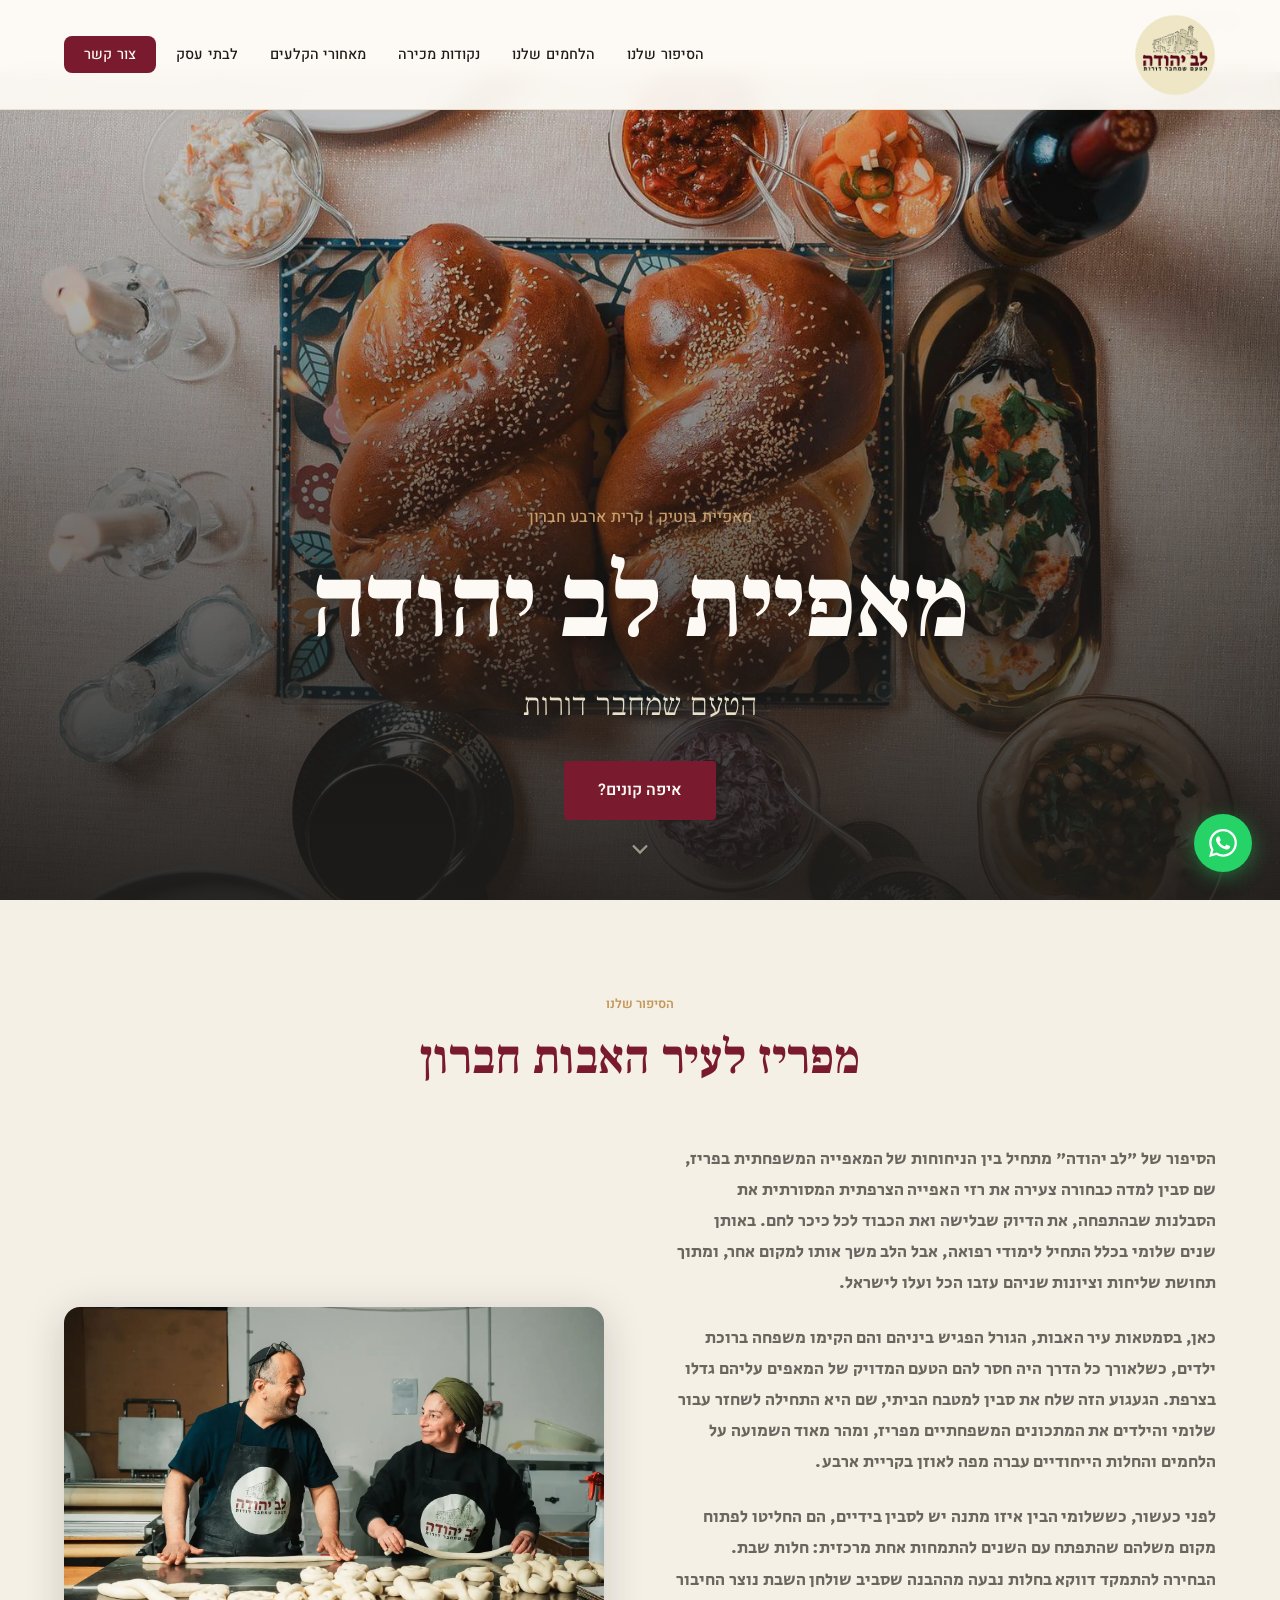
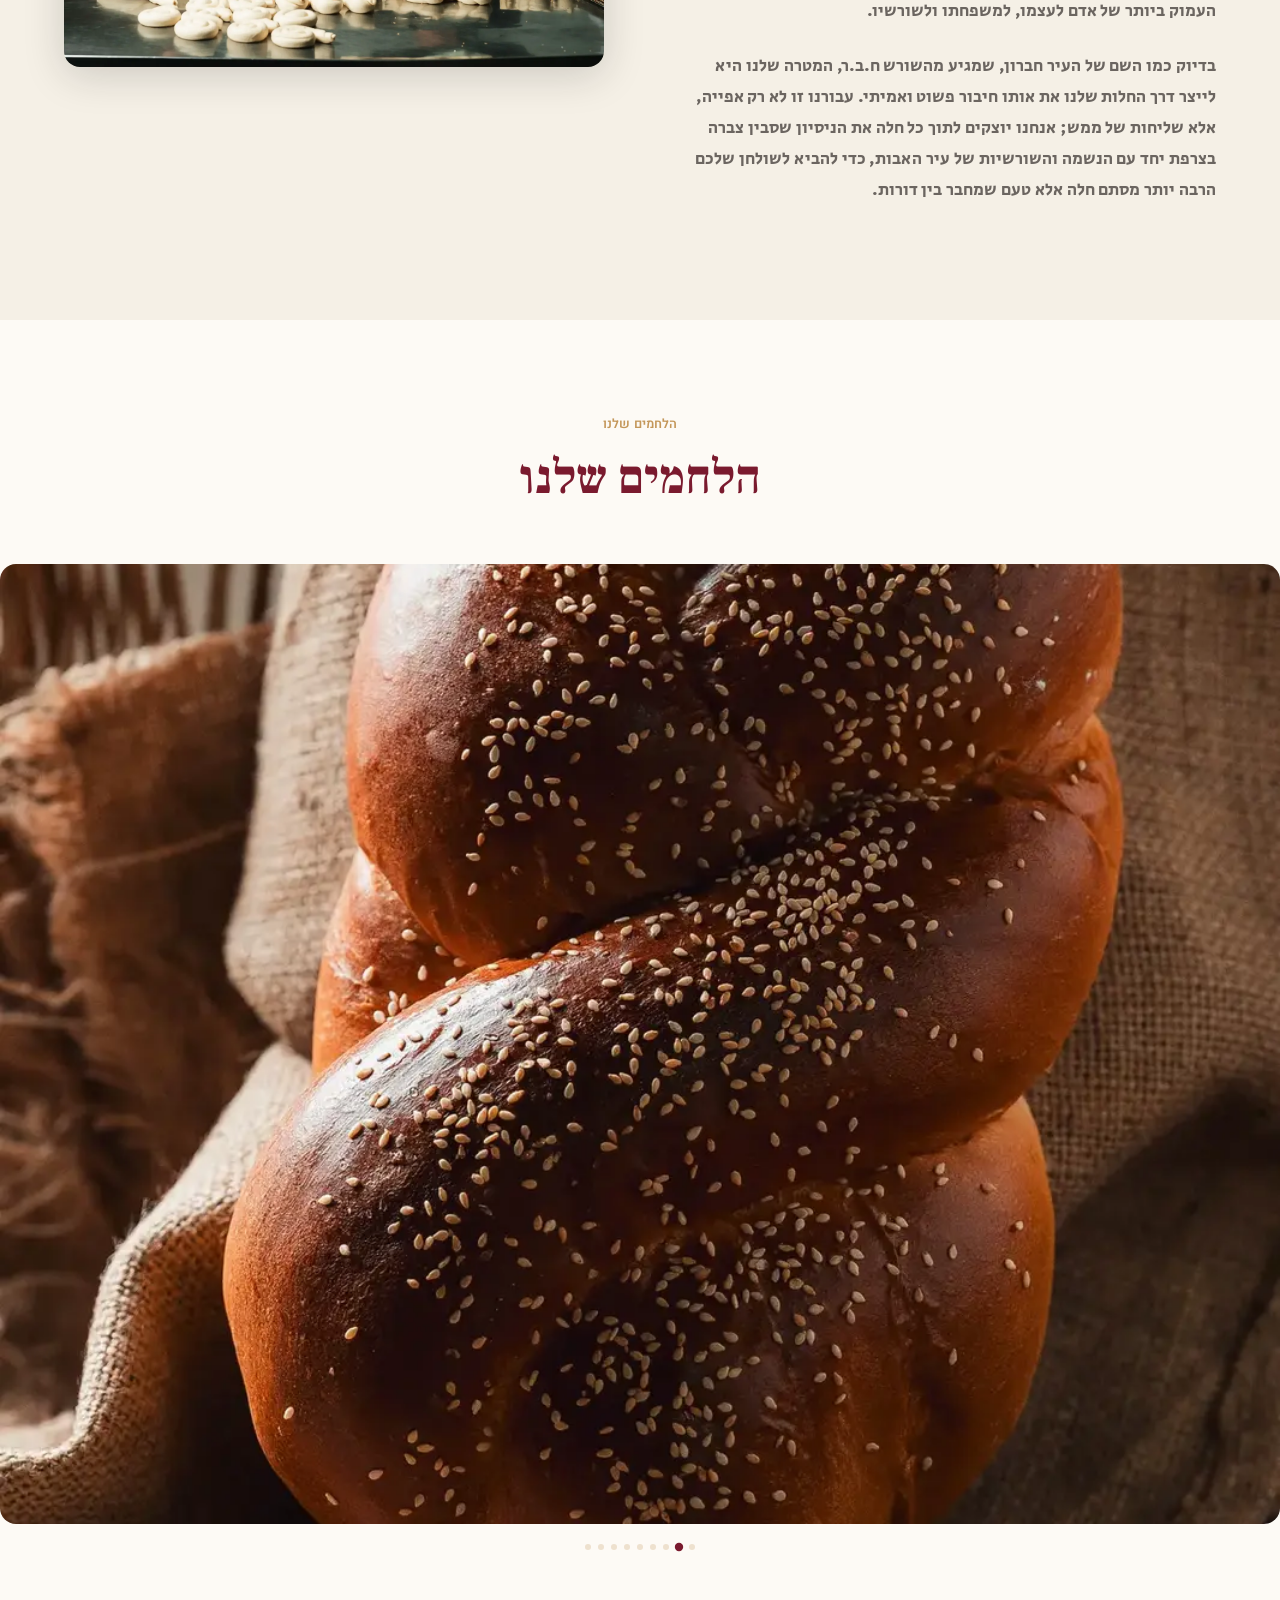
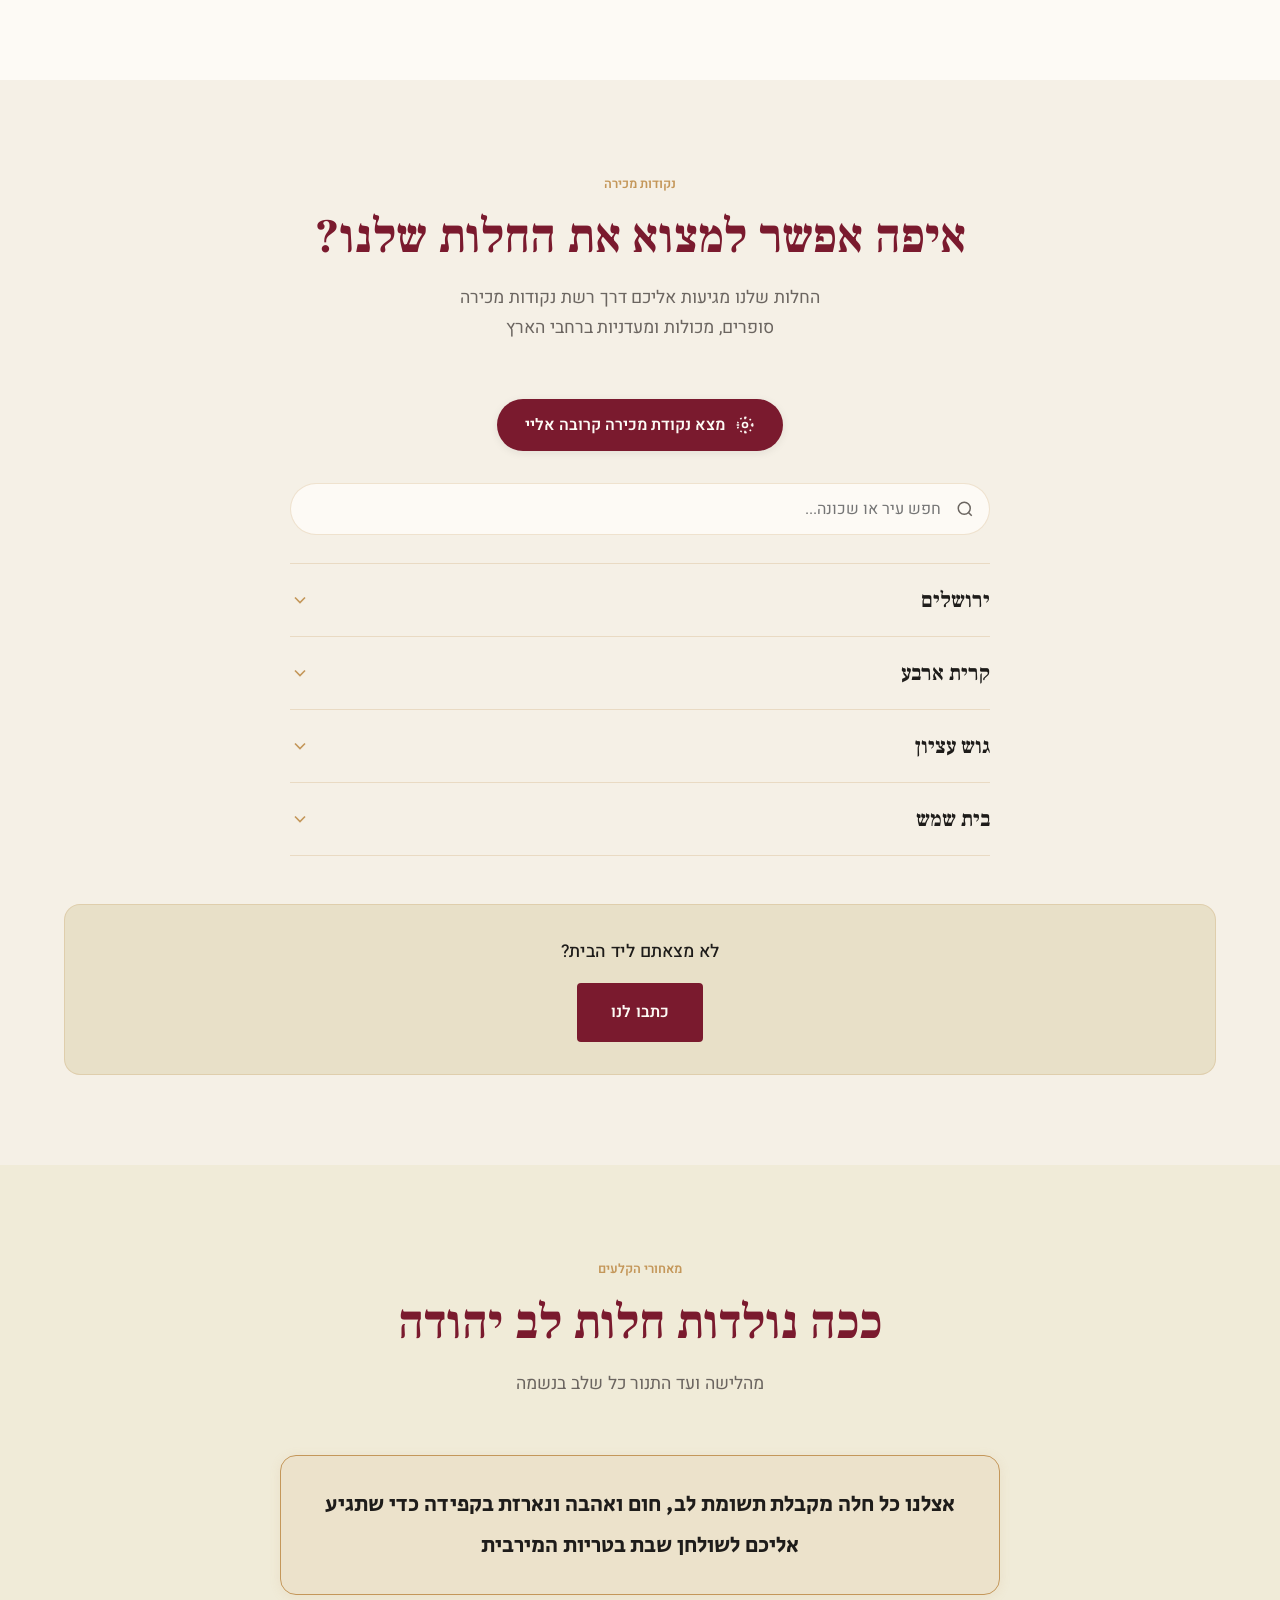
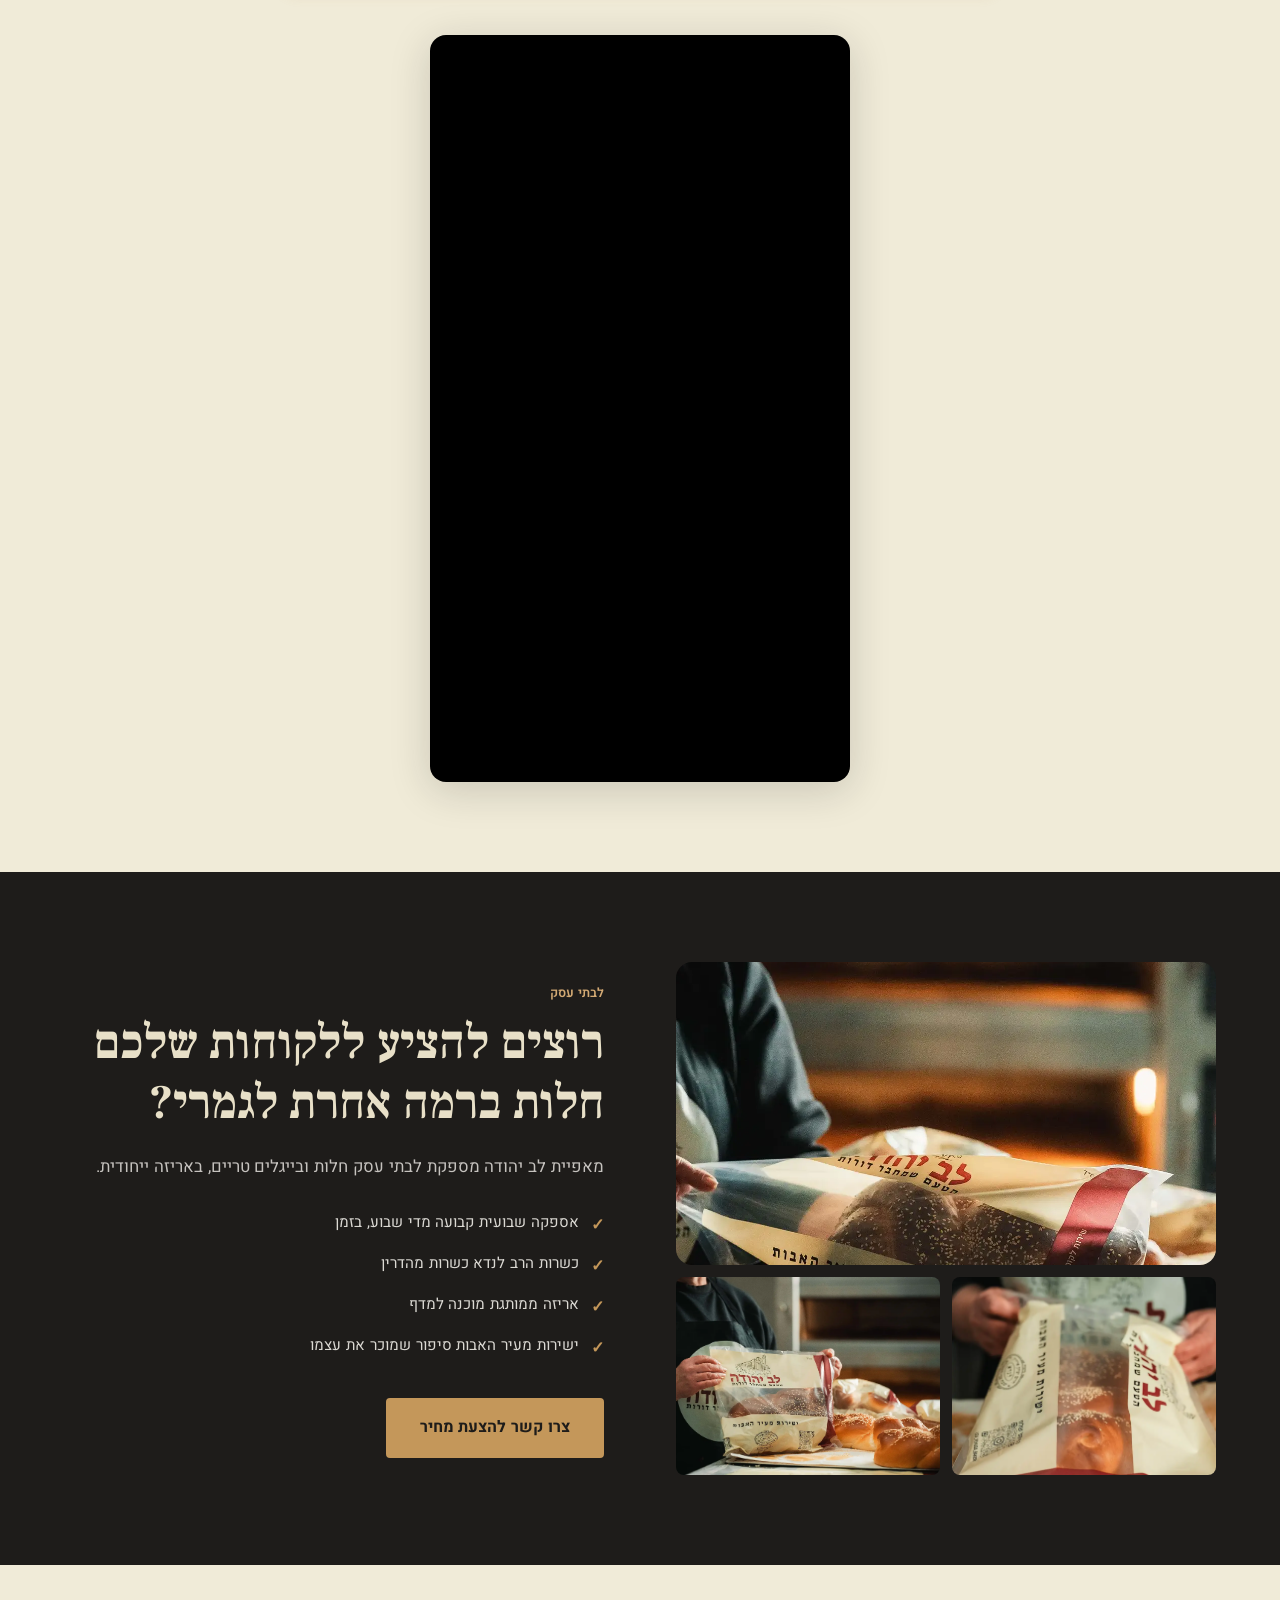
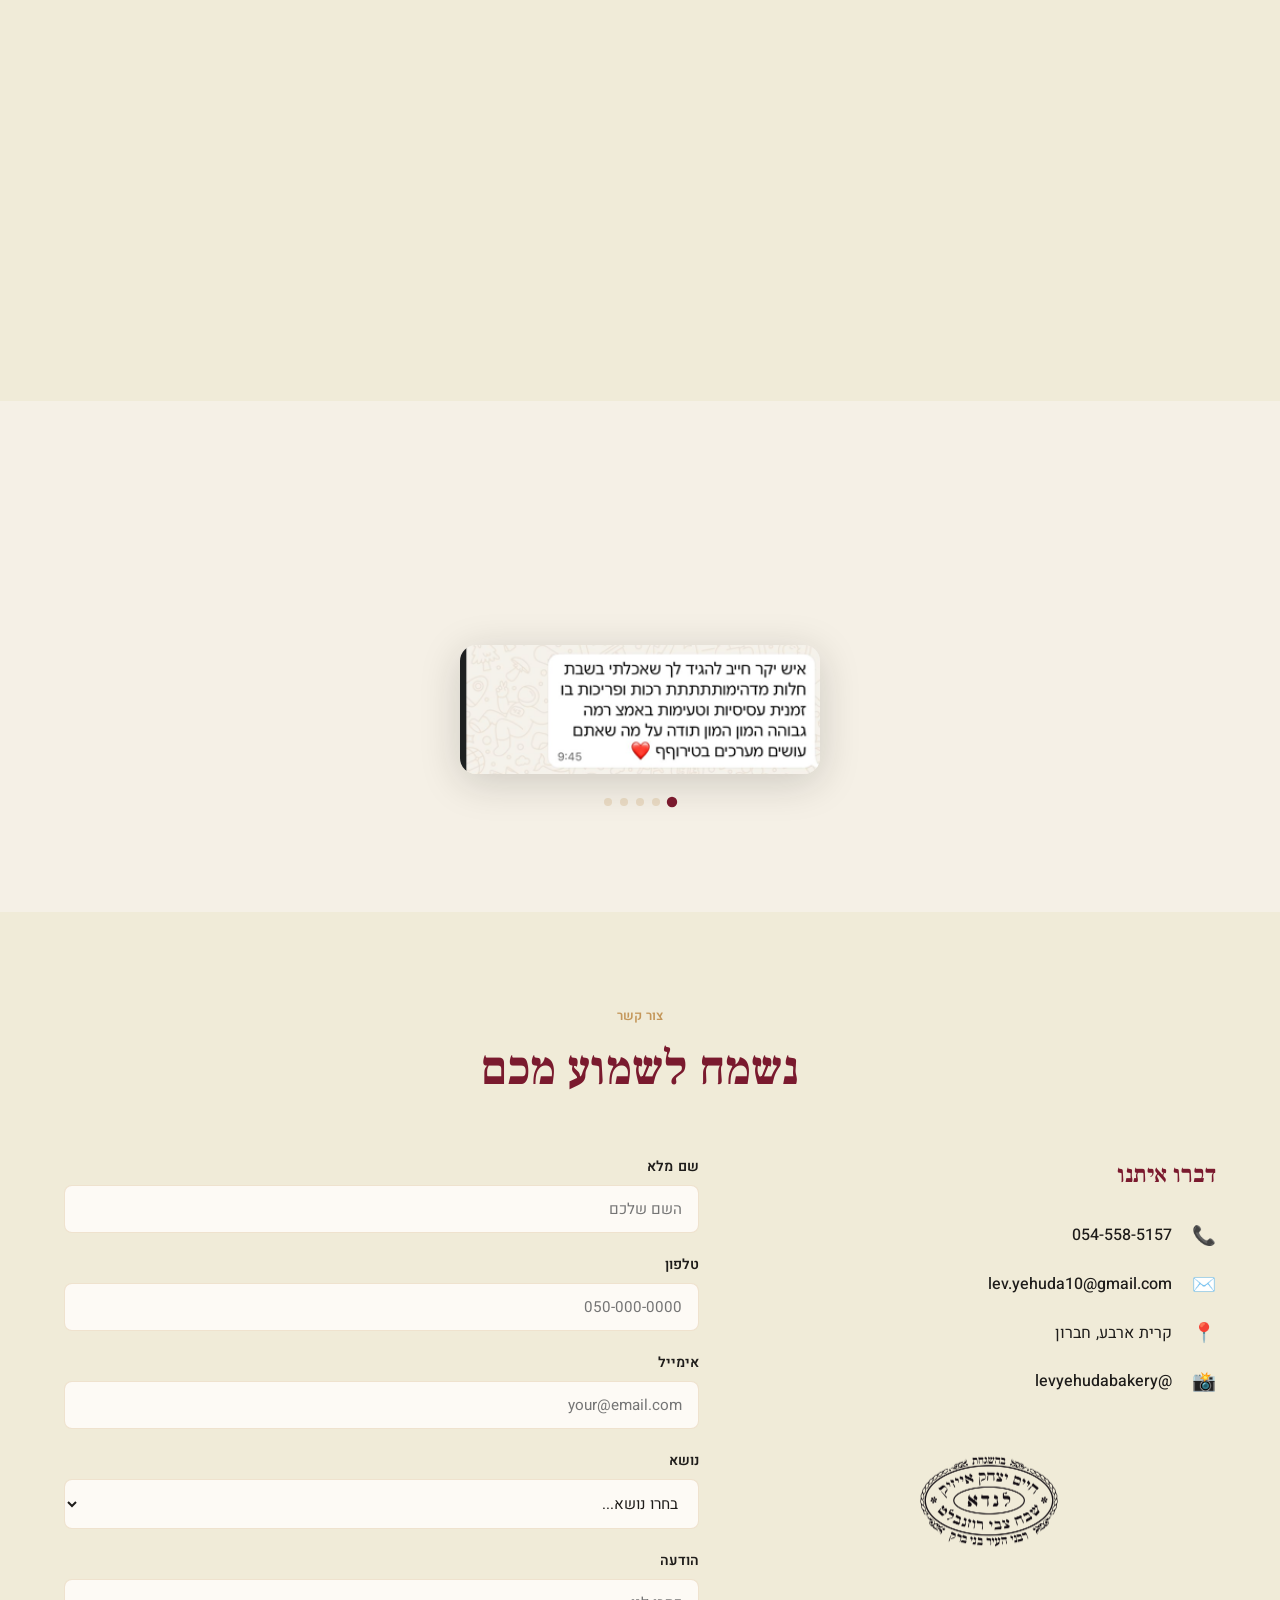
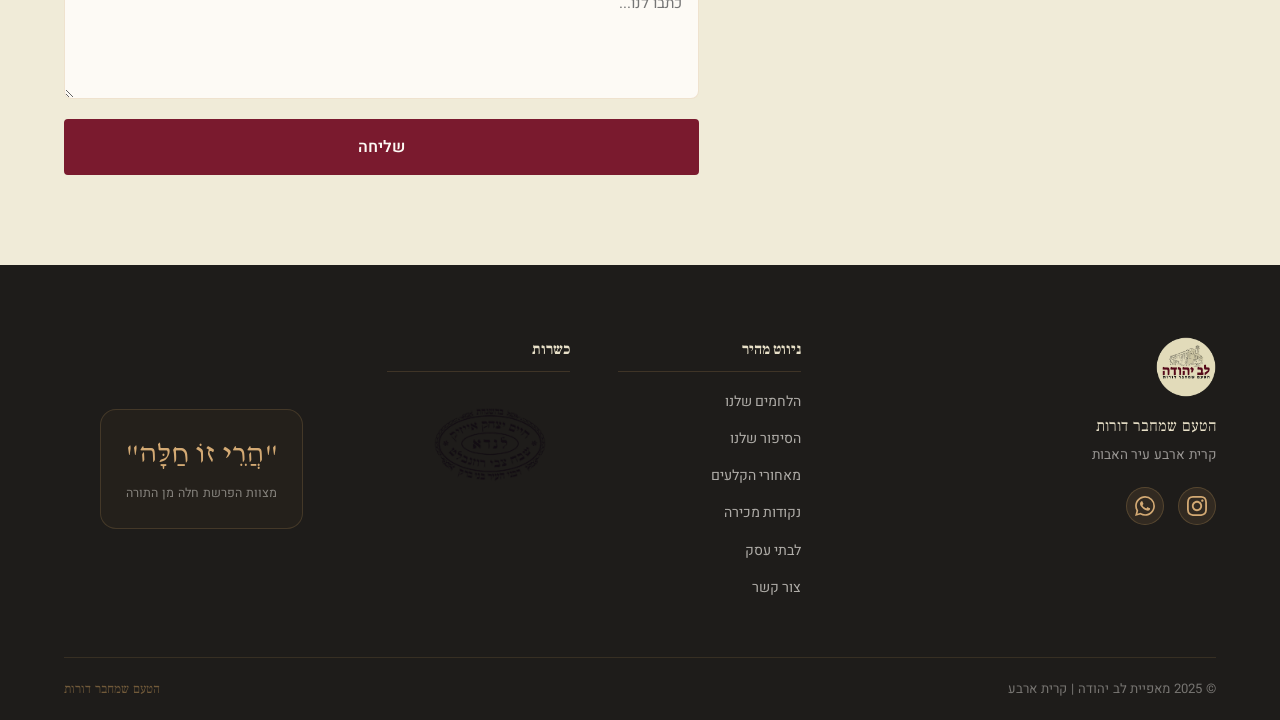
==== index.html @ 8c8a24af "Add cache-busting query param to CSS link" ====
<!DOCTYPE html>
<html lang="he" dir="rtl">
<head>
  <meta charset="UTF-8" />
  <meta name="viewport" content="width=device-width, initial-scale=1.0" />
  <title>מאפיית לב יהודה הטעם שמחבר דורות</title>
  <meta name="description" content="מאפיית בוטיק המתמחה בחלות שבת ובייגל ירושלמי. ישירות מעיר האבות לשולחן שלכם. כשרות הרב לנדא." />
  <link rel="icon" type="image/png" sizes="32x32" href="favicon-32.png" />
  <link rel="icon" type="image/png" sizes="16x16" href="favicon-16.png" />
  <link rel="apple-touch-icon" href="apple-touch-icon.png" />

  <!-- Google Fonts -->
  <link rel="preconnect" href="https://fonts.googleapis.com" />
  <link rel="preconnect" href="https://fonts.gstatic.com" crossorigin />
  <link href="https://fonts.googleapis.com/css2?family=Frank+Ruhl+Libre:wght@300;400;500;700;900&family=Heebo:wght@300;400;500;600;700&family=David+Libre:wght@400;700&family=Secular+One&display=swap" rel="stylesheet" />

  <link rel="stylesheet" href="css/style.css?v=20260623" />
</head>
<body>

  <!-- ===== HEADER / NAV ===== -->
  <header class="site-header" id="site-header">
    <div class="container header-inner">
      <a href="#hero" class="logo-link">
        <img src="images/logo.webp" alt="לוגו מאפיית לב יהודה" class="site-logo" />
      </a>

      <nav class="main-nav" aria-label="ניווט ראשי">
        <ul class="nav-list">
          <li><a href="#about">הסיפור שלנו</a></li>
          <li><a href="#products">הלחמים שלנו</a></li>
          <li><a href="#where-to-buy">נקודות מכירה</a></li>
          <li><a href="#gallery">מאחורי הקלעים</a></li>
          <li><a href="#b2b">לבתי עסק</a></li>
          <li><a href="#contact" class="nav-cta">צור קשר</a></li>
        </ul>
      </nav>

      <button class="hamburger" id="hamburger" aria-label="תפריט" aria-expanded="false">
        <span></span><span></span><span></span>
      </button>
    </div>
  </header>

  <!-- Mobile nav drawer -->
  <div class="mobile-nav" id="mobile-nav" aria-hidden="true">
    <ul class="mobile-nav-list">
      <li><a href="#about">הסיפור שלנו</a></li>
      <li><a href="#products">הלחמים שלנו</a></li>
      <li><a href="#where-to-buy">נקודות מכירה</a></li>
      <li><a href="#gallery">מאחורי הקלעים</a></li>
      <li><a href="#b2b">לבתי עסק</a></li>
      <li><a href="#contact">צור קשר</a></li>
    </ul>
  </div>

  <main>

    <!-- ===== HERO ===== -->
    <section class="hero" id="hero">
      <div class="hero-image-wrap">
        <img
          src="images/hero1.jpg"
          alt="שתי ידיים מעבירות חלה מאפיית לב יהודה"
          class="hero-img"
          loading="eager"
        />
        <div class="hero-overlay"></div>
      </div>

      <div class="hero-content fade-in">
        <p class="hero-label">מאפיית בוטיק | קרית ארבע חברון</p>
        <h1 class="hero-title">מאפיית לב יהודה</h1>
        <p class="hero-subtitle">הטעם שמחבר דורות</p>
        <div class="hero-ctas">
          <a href="#where-to-buy" class="btn btn-primary">איפה קונים?</a>
        </div>
      </div>

      <a href="#products" class="hero-scroll-arrow" aria-label="גלול למטה">
        <svg viewBox="0 0 24 24" fill="none" stroke="currentColor" stroke-width="2">
          <polyline points="6 9 12 15 18 9"/>
        </svg>
      </a>
    </section>

    <!-- ===== ABOUT / STORY ===== -->
    <section class="about section-padding" id="about">
      <div class="container">
        <div class="section-intro fade-in">
          <span class="section-label">הסיפור שלנו</span>
          <h2 class="section-title">מפריז לעיר האבות חברון</h2>
        </div>

        <div class="about-grid">
          <div class="about-text fade-in">
            <p class="about-body-text">
              הסיפור של "לב יהודה" מתחיל בין הניחוחות של המאפייה המשפחתית בפריז, שם סבין למדה כבחורה צעירה את רזי האפייה הצרפתית המסורתית את הסבלנות שבהתפחה, את הדיוק שבלישה ואת הכבוד לכל כיכר לחם. באותן שנים שלומי בכלל התחיל לימודי רפואה, אבל הלב משך אותו למקום אחר, ומתוך תחושת שליחות וציונות שניהם עזבו הכל ועלו לישראל.
            </p>
            <p class="about-body-text">
              כאן, בסמטאות עיר האבות, הגורל הפגיש ביניהם והם הקימו משפחה ברוכת ילדים, כשלאורך כל הדרך היה חסר להם הטעם המדויק של המאפים עליהם גדלו בצרפת. הגעגוע הזה שלח את סבין למטבח הביתי, שם היא התחילה לשחזר עבור שלומי והילדים את המתכונים המשפחתיים מפריז, ומהר מאוד השמועה על הלחמים והחלות הייחודיים עברה מפה לאוזן בקריית ארבע.
            </p>
            <p class="about-body-text">
              לפני כעשור, כששלומי הבין איזו מתנה יש לסבין בידיים, הם החליטו לפתוח מקום משלהם שהתפתח עם השנים להתמחות אחת מרכזית: חלות שבת. הבחירה להתמקד דווקא בחלות נבעה מההבנה שסביב שולחן השבת נוצר החיבור העמוק ביותר של אדם לעצמו, למשפחתו ולשורשיו.
            </p>
            <p class="about-body-text">
              בדיוק כמו השם של העיר חברון, שמגיע מהשורש ח.ב.ר, המטרה שלנו היא לייצר דרך החלות שלנו את אותו חיבור פשוט ואמיתי. עבורנו זו לא רק אפייה, אלא שליחות של ממש; אנחנו יוצקים לתוך כל חלה את הניסיון שסבין צברה בצרפת יחד עם הנשמה והשורשיות של עיר האבות, כדי להביא לשולחן שלכם הרבה יותר מסתם חלה אלא טעם שמחבר בין דורות.
            </p>
          </div>

          <div class="about-images fade-in fade-in-delay">
            <div class="founder-img-wrap">
              <img
                src="images/founder.webp"
                alt="מייסד מאפיית לב יהודה"
                loading="lazy"
              />
            </div>
          </div>
        </div>
      </div>
    </section>

    <!-- ===== PRODUCTS GALLERY SLIDER ===== -->
    <section class="products section-padding" id="products">
      <div class="section-intro fade-in">
        <span class="section-label">הלחמים שלנו</span>
        <h2 class="section-title">הלחמים שלנו</h2>
      </div>

      <div class="product-slider-wrap fade-in">
        <div class="product-slider" id="productSlider" aria-live="polite">
          <div class="product-slide" role="group" aria-label="תמונה 1"><div class="product-slide-img"><img src="images/B1.webp" alt="מאפיית לב יהודה" loading="eager" /></div></div>
          <div class="product-slide" role="group" aria-label="תמונה 2"><div class="product-slide-img"><img src="images/B2.webp" alt="מאפיית לב יהודה" loading="eager" /></div></div>
          <div class="product-slide" role="group" aria-label="תמונה 3"><div class="product-slide-img"><img src="images/B3.webp" alt="מאפיית לב יהודה" loading="eager" /></div></div>
          <div class="product-slide" role="group" aria-label="תמונה 4"><div class="product-slide-img"><img src="images/G1.webp" alt="מאפיית לב יהודה" loading="eager" /></div></div>
          <div class="product-slide" role="group" aria-label="תמונה 5"><div class="product-slide-img"><img src="images/G2.webp" alt="מאפיית לב יהודה" loading="eager" /></div></div>
          <div class="product-slide" role="group" aria-label="תמונה 6"><div class="product-slide-img"><img src="images/G3.webp" alt="מאפיית לב יהודה" loading="eager" /></div></div>
          <div class="product-slide" role="group" aria-label="תמונה 7"><div class="product-slide-img"><img src="images/L1.webp" alt="מאפיית לב יהודה" loading="eager" /></div></div>
          <div class="product-slide" role="group" aria-label="תמונה 8"><div class="product-slide-img"><img src="images/L2.webp" alt="מאפיית לב יהודה" loading="eager" /></div></div>
          <div class="product-slide" role="group" aria-label="תמונה 9"><div class="product-slide-img"><img src="images/L3.webp" alt="מאפיית לב יהודה" loading="eager" /></div></div>
        </div>

      </div>

      <div class="slider-dots" id="sliderDots" aria-label="ניווט בין שקופיות">
        <button class="dot active" data-index="0" aria-label="תמונה 1"></button>
        <button class="dot" data-index="1" aria-label="תמונה 2"></button>
        <button class="dot" data-index="2" aria-label="תמונה 3"></button>
        <button class="dot" data-index="3" aria-label="תמונה 4"></button>
        <button class="dot" data-index="4" aria-label="תמונה 5"></button>
        <button class="dot" data-index="5" aria-label="תמונה 6"></button>
        <button class="dot" data-index="6" aria-label="תמונה 7"></button>
        <button class="dot" data-index="7" aria-label="תמונה 8"></button>
        <button class="dot" data-index="8" aria-label="תמונה 9"></button>
      </div>
    </section>

    <!-- ===== WHERE TO BUY ===== -->
    <section class="where-to-buy section-padding" id="where-to-buy">
      <div class="container">
        <div class="section-intro fade-in">
          <span class="section-label">נקודות מכירה</span>
          <h2 class="section-title">איפה אפשר למצוא את החלות שלנו?</h2>
          <p class="section-subtitle">
            החלות שלנו מגיעות אליכם דרך רשת נקודות מכירה <br />
            סופרים, מכולות ומעדניות ברחבי הארץ
          </p>
        </div>

        <!-- Geolocation button -->
        <div class="geo-section fade-in">
          <button class="btn-geo" id="geoBtn">
            <svg viewBox="0 0 24 24" fill="none" stroke="currentColor" stroke-width="2" width="20" height="20">
              <circle cx="12" cy="12" r="3"/><path d="M12 2v3M12 19v3M2 12h3M19 12h3"/>
              <circle cx="12" cy="12" r="9" stroke-dasharray="2 4"/>
            </svg>
            מצא נקודת מכירה קרובה אליי
          </button>
          <div class="geo-result" id="geoResult" hidden></div>
        </div>

        <!-- Search field -->
        <div class="store-search-wrap fade-in">
          <div class="store-search-inner">
            <svg viewBox="0 0 24 24" fill="none" stroke="currentColor" stroke-width="2" width="18" height="18" class="search-icon">
              <circle cx="11" cy="11" r="8"/><line x1="21" y1="21" x2="16.65" y2="16.65"/>
            </svg>
            <input
              type="search"
              id="storeSearch"
              class="store-search-input"
              placeholder="חפש עיר או שכונה..."
              autocomplete="off"
            />
          </div>
        </div>

        <div class="region-accordion fade-in" id="regionAccordion">

          <!-- ירושלים -->
          <div class="accordion-item" data-region="ירושלים">
            <button class="accordion-header" aria-expanded="false">
              <span class="region-title">ירושלים</span>
              <svg class="accordion-arrow" viewBox="0 0 24 24" fill="none" stroke="currentColor" stroke-width="2" width="20" height="20"><polyline points="6 9 12 15 18 9"/></svg>
            </button>
            <div class="accordion-body" hidden>

              <div class="neighborhood-group" data-neighborhood="גרמנית בקעה ארנונה תלפיות">
                <p class="neighborhood-label">גרמנית / בקעה / ארנונה</p>
                <ul class="store-list">
                  <li class="store-item" data-search="מעדני צ'ונה ירושלים גרמנית ארנונה התנופה"><span class="store-name">מעדני צ'ונה</span><span class="store-address">התנופה 11, ירושלים</span><a class="store-waze" href="https://waze.com/ul?q=התנופה 11 ירושלים&navigate=yes" target="_blank" rel="noopener">🗺 Waze</a></li>
                  <li class="store-item" data-search="מינימרקט שקורי ירושלים ארנונה עין גדי"><span class="store-name">מינימרקט שקורי</span><span class="store-address">עין גדי 19, ירושלים</span><a class="store-waze" href="https://waze.com/ul?q=עין גדי 19 ירושלים&navigate=yes" target="_blank" rel="noopener">🗺 Waze</a></li>
                  <li class="store-item" data-search="סופר ספיר חברון ירושלים דרך חברון ארנונה"><span class="store-name">סופר ספיר חברון</span><span class="store-address">דרך חברון 101, ירושלים</span><a class="store-waze" href="https://waze.com/ul?q=דרך חברון 101 ירושלים&navigate=yes" target="_blank" rel="noopener">🗺 Waze</a></li>
                  <li class="store-item" data-search="מעדניית בית לחם ירושלים גרמנית בקעה"><span class="store-name">מעדניית בית לחם</span><span class="store-address">דרך בית לחם 33, ירושלים</span><a class="store-waze" href="https://waze.com/ul?q=דרך בית לחם 33 ירושלים&navigate=yes" target="_blank" rel="noopener">🗺 Waze</a></li>
                  <li class="store-item" data-search="סופר דיל בית לחם ירושלים בקעה תלפיות"><span class="store-name">סופר דיל בית לחם</span><span class="store-address">דרך בית לחם 77, ירושלים</span><a class="store-waze" href="https://waze.com/ul?q=דרך בית לחם 77 ירושלים&navigate=yes" target="_blank" rel="noopener">🗺 Waze</a></li>
                  <li class="store-item" data-search="סל המושבה הגרמנית ירושלים עמק רפאים גרמנית"><span class="store-name">סל המושבה הגרמנית</span><span class="store-address">עמק רפאים 43, ירושלים</span><a class="store-waze" href="https://waze.com/ul?q=עמק רפאים 43 ירושלים&navigate=yes" target="_blank" rel="noopener">🗺 Waze</a></li>
                </ul>
              </div>

              <div class="neighborhood-group" data-neighborhood="רחביה קרית שמואל">
                <p class="neighborhood-label">רחביה / קרית שמואל</p>
                <ul class="store-list">
                  <li class="store-item" data-search="NIVA COFFEE ירושלים רחביה הפלמח"><span class="store-name">NIVA COFFEE</span><span class="store-address">הפלמ"ח 42, ירושלים</span><a class="store-waze" href="https://waze.com/ul?q=הפלמח 42 ירושלים&navigate=yes" target="_blank" rel="noopener">🗺 Waze</a></li>
                  <li class="store-item" data-search="סופר פילבוקס ירושלים רחביה עזה"><span class="store-name">סופר פילבוקס</span><span class="store-address">עזה 40, ירושלים</span><a class="store-waze" href="https://waze.com/ul?q=עזה 40 ירושלים&navigate=yes" target="_blank" rel="noopener">🗺 Waze</a></li>
                  <li class="store-item" data-search="סופר נמירוב ירושלים רחביה קרן קיימת"><span class="store-name">סופר נמירוב</span><span class="store-address">קרן קיימת לישראל 26, ירושלים</span><a class="store-waze" href="https://waze.com/ul?q=קרן קיימת לישראל 26 ירושלים&navigate=yes" target="_blank" rel="noopener">🗺 Waze</a></li>
                  <li class="store-item" data-search="סופר ספיר ברזיל ירושלים קרית שמואל ברזיל"><span class="store-name">סופר ספיר ברזיל</span><span class="store-address">ברזיל 2, ירושלים</span><a class="store-waze" href="https://waze.com/ul?q=ברזיל 2 ירושלים&navigate=yes" target="_blank" rel="noopener">🗺 Waze</a></li>
                  <li class="store-item" data-search="דולצ'ה קאסה ירושלים טלביה רחביה דולצין"><span class="store-name">דולצ'ה קאסה</span><span class="store-address">דולצ'ין 26, ירושלים</span><a class="store-waze" href="https://waze.com/ul?q=אריה דולצין 26 ירושלים&navigate=yes" target="_blank" rel="noopener">🗺 Waze</a></li>
                  <li class="store-item" data-search="מעיין 2000 קרן קיימת לישראל ירושלים רחביה"><span class="store-name">מעיין 2000</span><span class="store-address">הקרן הקיימת לישראל 12, ירושלים</span><a class="store-waze" href="https://waze.com/ul?q=הקרן הקיימת לישראל 12 ירושלים&navigate=yes" target="_blank" rel="noopener">🗺 Waze</a></li>
                  <li class="store-item" data-search="סופר מכולת ירושלים רחביה אבן שפורט"><span class="store-name">סופר מכולת</span><span class="store-address">אבן שפורט 1, ירושלים</span><a class="store-waze" href="https://waze.com/ul?q=אבן שפורט 1 ירושלים&navigate=yes" target="_blank" rel="noopener">🗺 Waze</a></li>
                </ul>
              </div>

              <div class="neighborhood-group" data-neighborhood="בית הכרם בית וגן הר נוף">
                <p class="neighborhood-label">בית הכרם / בית וגן / הר נוף</p>
                <ul class="store-list">
                  <li class="store-item" data-search="מרקט בית הכרם ירושלים החלוץ"><span class="store-name">מרקט בית הכרם</span><span class="store-address">החלוץ 72, ירושלים</span><a class="store-waze" href="https://waze.com/ul?q=החלוץ 72 ירושלים&navigate=yes" target="_blank" rel="noopener">🗺 Waze</a></li>
                  <li class="store-item" data-search="מעדני צדקיהו בית הכרם ירושלים אביזוהר"><span class="store-name">מעדני צדקיהו בית הכרם</span><span class="store-address">אביזוהר 8, ירושלים</span><a class="store-waze" href="https://waze.com/ul?q=אביזוהר 8 ירושלים&navigate=yes" target="_blank" rel="noopener">🗺 Waze</a></li>
                  <li class="store-item" data-search="שף אליהו ליזרוביץ בית וגן ירושלים הפסגה"><span class="store-name">שף אליהו ליזרוביץ בית וגן</span><span class="store-address">הפסגה 25, ירושלים</span><a class="store-waze" href="https://waze.com/ul?q=הפסגה 25 ירושלים&navigate=yes" target="_blank" rel="noopener">🗺 Waze</a></li>
                  <li class="store-item" data-search="שף אליהו ליזרוביץ הר נוף ירושלים שאולזון"><span class="store-name">שף אליהו ליזרוביץ הר נוף</span><span class="store-address">שאולזון 51, ירושלים</span><a class="store-waze" href="https://waze.com/ul?q=שאולזון 51 ירושלים&navigate=yes" target="_blank" rel="noopener">🗺 Waze</a></li>
                </ul>
              </div>

              <div class="neighborhood-group" data-neighborhood="הר חומה">
                <p class="neighborhood-label">הר חומה</p>
                <ul class="store-list">
                  <li class="store-item" data-search="סופר ספיר הר חומה ירושלים אליהו קורן"><span class="store-name">סופר ספיר הר חומה</span><span class="store-address">אליהו קורן 25, ירושלים</span><a class="store-waze" href="https://waze.com/ul?q=אליהו קורן 25 ירושלים&navigate=yes" target="_blank" rel="noopener">🗺 Waze</a></li>
                </ul>
              </div>

              <div class="neighborhood-group" data-neighborhood="גבעת שאול רוממה">
                <p class="neighborhood-label">גבעת שאול / רוממה</p>
                <ul class="store-list">
                  <li class="store-item" data-search="צ'ולנט בר ירושלים גבעת שאול משמר העם"><span class="store-name">צ'ולנט בר</span><span class="store-address">משמר העם 5, ירושלים</span><a class="store-waze" href="https://waze.com/ul?q=משמר העם 5 ירושלים&navigate=yes" target="_blank" rel="noopener">🗺 Waze</a></li>
                  <li class="store-item" data-search="שאבעט מרקט ירושלים רוממה גאולה ירמיהו"><span class="store-name">שאבעט מרקט</span><span class="store-address">ירמיהו 68, ירושלים</span><a class="store-waze" href="https://waze.com/ul?q=ירמיהו 68 ירושלים&navigate=yes" target="_blank" rel="noopener">🗺 Waze</a></li>
                </ul>
              </div>

              <div class="neighborhood-group" data-neighborhood="גבעת מרדכי">
                <p class="neighborhood-label">גבעת מרדכי</p>
                <ul class="store-list">
                  <li class="store-item" data-search="מעיין 2000 גבעת מרדכי ירושלים שחל"><span class="store-name">מעיין 2000</span><span class="store-address">שח"ל 58, ירושלים</span><a class="store-waze" href="https://waze.com/ul?q=שחל 58 ירושלים&navigate=yes" target="_blank" rel="noopener">🗺 Waze</a></li>
                </ul>
              </div>

              <div class="neighborhood-group" data-neighborhood="רמות">
                <p class="neighborhood-label">רמות</p>
                <ul class="store-list">
                  <li class="store-item" data-search="שוק העיר רמות ירושלים קניון רמות"><span class="store-name">שוק העיר</span><span class="store-address">קניון רמות, ירושלים</span><a class="store-waze" href="https://waze.com/ul?q=קניון רמות ירושלים&navigate=yes" target="_blank" rel="noopener">🗺 Waze</a></li>
                </ul>
              </div>

              <div class="neighborhood-group" data-neighborhood="אזורים נוספים">
                <p class="neighborhood-label">אזורים נוספים</p>
                <ul class="store-list">
                  <li class="store-item" data-search="ברוכים מרקט ירושלים אליעזר הלוי"><span class="store-name">ברוכים מרקט</span><span class="store-address">אליעזר הלוי 2, ירושלים</span><a class="store-waze" href="https://waze.com/ul?q=אליעזר הלוי 2 ירושלים&navigate=yes" target="_blank" rel="noopener">🗺 Waze</a></li>
                  <li class="store-item" data-search="מעיין 2000 ים סוף ירושלים"><span class="store-name">מעיין 2000</span><span class="store-address">ים סוף 17, ירושלים</span><a class="store-waze" href="https://waze.com/ul?q=ים סוף 17 ירושלים&navigate=yes" target="_blank" rel="noopener">🗺 Waze</a></li>
                  <li class="store-item" data-search="מעיין 2000 הלל ירושלים"><span class="store-name">מעיין 2000</span><span class="store-address">הלל 14, ירושלים</span><a class="store-waze" href="https://waze.com/ul?q=הלל 14 ירושלים&navigate=yes" target="_blank" rel="noopener">🗺 Waze</a></li>
                  <li class="store-item" data-search="מעיין 2000 שמואל הנביא ירושלים"><span class="store-name">מעיין 2000</span><span class="store-address">שמואל הנביא 35, ירושלים</span><a class="store-waze" href="https://waze.com/ul?q=שמואל הנביא 35 ירושלים&navigate=yes" target="_blank" rel="noopener">🗺 Waze</a></li>
                  <li class="store-item" data-search="שטיבלך באבד ירושלים בעל השאילתות"><span class="store-name">שטיבלך באבד</span><span class="store-address">בעל השאילתות 25, ירושלים</span><a class="store-waze" href="https://waze.com/ul?q=בעל השאילתות 25 ירושלים&navigate=yes" target="_blank" rel="noopener">🗺 Waze</a></li>
                </ul>
              </div>

            </div>
          </div>

          <!-- קרית ארבע -->
          <div class="accordion-item" data-region="קרית ארבע">
            <button class="accordion-header" aria-expanded="false">
              <span class="region-title">קרית ארבע</span>
              <svg class="accordion-arrow" viewBox="0 0 24 24" fill="none" stroke="currentColor" stroke-width="2" width="20" height="20"><polyline points="6 9 12 15 18 9"/></svg>
            </button>
            <div class="accordion-body" hidden>
              <ul class="store-list">
                <li class="store-item" data-search="סופר דקל קרית ארבע סולם אלדד"><span class="store-name">סופר דקל</span><span class="store-address">סולם אלדד 2, קרית ארבע</span><a class="store-waze" href="https://waze.com/ul?q=סולם אלדד 2 קרית ארבע&navigate=yes" target="_blank" rel="noopener">🗺 Waze</a></li>
                <li class="store-item" data-search="סופר ציפו קרית ארבע הרב צבי יהודה קוק"><span class="store-name">סופר ציפו</span><span class="store-address">הרב צבי יהודה קוק 123, קרית ארבע</span><a class="store-waze" href="https://waze.com/ul?q=הרב צבי יהודה קוק 123 קרית ארבע&navigate=yes" target="_blank" rel="noopener">🗺 Waze</a></li>
              </ul>
            </div>
          </div>

          <!-- גוש עציון -->
          <div class="accordion-item" data-region="גוש עציון אפרת">
            <button class="accordion-header" aria-expanded="false">
              <span class="region-title">גוש עציון</span>
              <svg class="accordion-arrow" viewBox="0 0 24 24" fill="none" stroke="currentColor" stroke-width="2" width="20" height="20"><polyline points="6 9 12 15 18 9"/></svg>
            </button>
            <div class="accordion-body" hidden>
              <ul class="store-list">
                <li class="store-item" data-search="סופר דיל הדבש אפרת גוש עציון שערי אליהו"><span class="store-name">סופר דיל הדבש</span><span class="store-address">שערי אליהו, אפרת</span><a class="store-waze" href="https://waze.com/ul?q=שערי אליהו אפרת&navigate=yes" target="_blank" rel="noopener">🗺 Waze</a></li>
                <li class="store-item" data-search="סופר שוק העיר אפרת גוש עציון זית שמן"><span class="store-name">סופר שוק העיר</span><span class="store-address">זית שמן 2, אפרת</span><a class="store-waze" href="https://waze.com/ul?q=זית שמן 2 אפרת&navigate=yes" target="_blank" rel="noopener">🗺 Waze</a></li>
                <li class="store-item" data-search="סופר עמדי ידידי אפרת גוש עציון הקטורת"><span class="store-name">סופר עמדי ידידי</span><span class="store-address">הקטורת 1, אפרת</span><a class="store-waze" href="https://waze.com/ul?q=הקטורת 1 אפרת&navigate=yes" target="_blank" rel="noopener">🗺 Waze</a></li>
                <li class="store-item" data-search="סופר דיל הדקל אפרת גוש עציון הדקל"><span class="store-name">סופר דיל הדקל</span><span class="store-address">הדקל 8, אפרת</span><a class="store-waze" href="https://waze.com/ul?q=הדקל 8 אפרת&navigate=yes" target="_blank" rel="noopener">🗺 Waze</a></li>
                <li class="store-item" data-search="מעדני צדקיהו אפרת גוש עציון תאנה"><span class="store-name">מעדני צדקיהו</span><span class="store-address">מרכז מסחרי תאנה, אפרת</span><a class="store-waze" href="https://waze.com/ul?q=מרכז מסחרי תאנה אפרת&navigate=yes" target="_blank" rel="noopener">🗺 Waze</a></li>
                <li class="store-item" data-search="סופר הכל כאן תקוע גוש עציון"><span class="store-name">סופר הכל כאן תקוע</span><span class="store-address">יישוב תקוע</span><a class="store-waze" href="https://waze.com/ul?q=תקוע גוש עציון&navigate=yes" target="_blank" rel="noopener">🗺 Waze</a></li>
                <li class="store-item" data-search="סופר הכל כאן נוקדים גוש עציון"><span class="store-name">סופר הכל כאן נוקדים</span><span class="store-address">יישוב נוקדים</span><a class="store-waze" href="https://waze.com/ul?q=נוקדים גוש עציון&navigate=yes" target="_blank" rel="noopener">🗺 Waze</a></li>
                <li class="store-item" data-search="סופר בכרם כרמי צור גוש עציון"><span class="store-name">סופר בכרם</span><span class="store-address">כרמי צור</span><a class="store-waze" href="https://waze.com/ul?q=כרמי צור&navigate=yes" target="_blank" rel="noopener">🗺 Waze</a></li>
                <li class="store-item" data-search="דיל בשפע אלון שבות גוש עציון מעלה מיכאל"><span class="store-name">דיל בשפע</span><span class="store-address">מעלה מיכאל 9, אלון שבות</span><a class="store-waze" href="https://waze.com/ul?q=מעלה מיכאל 9 אלון שבות&navigate=yes" target="_blank" rel="noopener">🗺 Waze</a></li>
              </ul>
            </div>
          </div>

          <!-- בית שמש -->
          <div class="accordion-item" data-region="בית שמש נחושה">
            <button class="accordion-header" aria-expanded="false">
              <span class="region-title">בית שמש</span>
              <svg class="accordion-arrow" viewBox="0 0 24 24" fill="none" stroke="currentColor" stroke-width="2" width="20" height="20"><polyline points="6 9 12 15 18 9"/></svg>
            </button>
            <div class="accordion-body" hidden>
              <ul class="store-list">
                <li class="store-item" data-search="בסט מרקט נחל דולב 54 בית שמש"><span class="store-name">בסט מרקט</span><span class="store-address">נחל דולב 54, בית שמש</span><a class="store-waze" href="https://waze.com/ul?q=נחל דולב 54 בית שמש&navigate=yes" target="_blank" rel="noopener">🗺 Waze</a></li>
                <li class="store-item" data-search="בסט מרקט נחל דולב 19 בית שמש"><span class="store-name">בסט מרקט</span><span class="store-address">נחל דולב 19, בית שמש</span><a class="store-waze" href="https://waze.com/ul?q=נחל דולב 19 בית שמש&navigate=yes" target="_blank" rel="noopener">🗺 Waze</a></li>
                <li class="store-item" data-search="בסט מרקט נחושה"><span class="store-name">בסט מרקט</span><span class="store-address">נחושה</span><a class="store-waze" href="https://waze.com/ul?q=נחושה&navigate=yes" target="_blank" rel="noopener">🗺 Waze</a></li>
              </ul>
            </div>
          </div>

        </div>

        <div class="no-results-msg" id="noResults" hidden>
          <p>לא נמצאו תוצאות. נסו מילה אחרת או <a href="#contact">צרו איתנו קשר</a>.</p>
        </div>

        <div class="where-to-buy-cta fade-in">
          <p>לא מצאתם ליד הבית?</p>
          <a href="#contact" class="btn btn-primary">כתבו לנו</a>
        </div>
      </div>
    </section>

    <!-- ===== GALLERY / BEHIND THE SCENES ===== -->
    <section class="gallery section-padding bg-cream" id="gallery">
      <div class="container">
        <div class="section-intro fade-in">
          <span class="section-label">מאחורי הקלעים</span>
          <h2 class="section-title">ככה נולדות חלות לב יהודה</h2>
          <p class="section-subtitle">מהלישה ועד התנור כל שלב בנשמה</p>
        </div>

        <p class="gallery-closing-text fade-in">אצלנו כל חלה מקבלת תשומת לב, חום ואהבה ונארזת בקפידה כדי שתגיע אליכם לשולחן שבת בטריות המירבית</p>

        <div class="reel-player-wrap fade-in">
          <div class="reel-player">
            <video
              id="reelVideo"
              src="videos/behind-the-scenes.mp4"
              muted
              autoplay
              loop
              playsinline
              preload="auto"
            ></video>
          </div>
        </div>
      </div>
    </section>

    <!-- ===== B2B ===== -->
    <section class="b2b section-padding bg-dark" id="b2b">
      <div class="container">
        <div class="b2b-grid">
          <div class="b2b-images fade-in">
            <div class="b2b-img-main">
              <img src="images/E1.webp" alt="מאפיית לב יהודה אספקה לעסקים" loading="lazy" />
            </div>
            <div class="b2b-img-secondary">
              <img src="images/E2.webp" alt="חלות לעסקים מאפיית לב יהודה" loading="lazy" />
            </div>
            <div class="b2b-img-third">
              <img src="images/E3.webp" alt="חלות לעסקים מאפיית לב יהודה" loading="lazy" />
            </div>
          </div>

          <div class="b2b-text fade-in fade-in-delay">
            <span class="section-label light">לבתי עסק</span>
            <h2 class="section-title light">רוצים להציע ללקוחות שלכם<br/>חלות ברמה אחרת לגמרי?</h2>
            <p>
              מאפיית לב יהודה מספקת לבתי עסק חלות ובייגלים טריים, באריזה ייחודית.
            </p>

            <ul class="b2b-benefits">
              <li>
                <span class="check">✓</span>
                <span>אספקה שבועית קבועה מדי שבוע, בזמן</span>
              </li>
              <li>
                <span class="check">✓</span>
                <span>כשרות הרב לנדא כשרות מהדרין</span>
              </li>
              <li>
                <span class="check">✓</span>
                <span>אריזה ממותגת מוכנה למדף</span>
              </li>
              <li>
                <span class="check">✓</span>
                <span>ישירות מעיר האבות סיפור שמוכר את עצמו</span>
              </li>
            </ul>

            <a href="#contact" class="btn btn-wheat">צרו קשר להצעת מחיר</a>
          </div>
        </div>
      </div>
    </section>

    <!-- ===== HAFRASHAH BANNER ===== -->
    <section class="hafrashah-banner section-padding bg-cream" id="hafrashah">
      <div class="container">
        <div class="hafrashah-banner-inner fade-in">
          <div class="hafrashah-banner-text">
            <span class="section-label">הפרשת חלה</span>
            <h2 class="section-title">תפילה אישית בחברון</h2>
            <p>כל שבוע אנחנו מפרישים חלה בחברון עיר האבות.<br/>שלחו לנו שם ונעלה אותו בתפילה.</p>
          </div>
          <a href="hafrashah.html" class="btn btn-primary">לשליחת שם לתפילה</a>
        </div>
      </div>
    </section>

    <!-- ===== TESTIMONIALS ===== -->
    <section class="testimonials section-padding" id="testimonials">
      <div class="container">
        <div class="section-intro fade-in">
          <span class="section-label">הלקוחות שלנו</span>
          <h2 class="section-title">לקוחות מספרים</h2>
        </div>

        <div class="review-slider-wrap fade-in">
          <div class="review-slider" id="reviewSlider">
            <div class="review-slide"><img src="images/review1.png" alt="המלצת לקוח 1" loading="lazy" /></div>
            <div class="review-slide"><img src="images/review2.png" alt="המלצת לקוח 2" loading="lazy" /></div>
            <div class="review-slide"><img src="images/review3.png" alt="המלצת לקוח 3" loading="lazy" /></div>
            <div class="review-slide"><img src="images/review4.png" alt="המלצת לקוח 4" loading="lazy" /></div>
            <div class="review-slide"><img src="images/review5.png" alt="המלצת לקוח 5" loading="lazy" /></div>
          </div>

          <div class="review-dots" id="reviewDots">
            <button class="review-dot active" data-index="0"></button>
            <button class="review-dot" data-index="1"></button>
            <button class="review-dot" data-index="2"></button>
            <button class="review-dot" data-index="3"></button>
            <button class="review-dot" data-index="4"></button>
          </div>
        </div>
      </div>
    </section>

    <!-- ===== CONTACT ===== -->
    <section class="contact section-padding bg-cream" id="contact">
      <div class="container">
        <div class="section-intro fade-in">
          <span class="section-label">צור קשר</span>
          <h2 class="section-title">נשמח לשמוע מכם</h2>
        </div>

        <div class="contact-grid">
          <div class="contact-info fade-in">
            <h3>דברו איתנו</h3>
            <ul class="contact-list">
              <li>
                <span class="contact-icon">📞</span>
                <a href="tel:+972545585157">054-558-5157</a>
              </li>
              <li>
                <span class="contact-icon">✉️</span>
                <a href="mailto:lev.yehuda10@gmail.com">lev.yehuda10@gmail.com</a>
              </li>
              <li>
                <span class="contact-icon">📍</span>
                <span>קרית ארבע, חברון</span>
              </li>
              <li>
                <span class="contact-icon">📸</span>
                <a href="https://www.instagram.com/lev_yehuda_bakery/" target="_blank" rel="noopener">@levyehudabakery</a>
              </li>
            </ul>
            <div class="kashrus-badge" style="text-align:center">
              <img src="images/kasher.png" alt="כשרות הרב לנדא" class="kashrus-img" loading="lazy" />
            </div>
          </div>

          <form class="contact-form fade-in fade-in-delay" id="contact-form" novalidate>
            <div class="form-group">
              <label for="name">שם מלא</label>
              <input type="text" id="name" name="name" placeholder="השם שלכם" required />
            </div>
            <div class="form-group">
              <label for="phone">טלפון</label>
              <input type="tel" id="phone" name="phone" placeholder="050-000-0000" />
            </div>
            <div class="form-group">
              <label for="email">אימייל</label>
              <input type="email" id="email" name="email" placeholder="your@email.com" required />
            </div>
            <div class="form-group">
              <label for="subject">נושא</label>
              <select id="subject" name="subject">
                <option value="">בחרו נושא...</option>
                <option value="consumer">לקוח פרטי שאלה כללית</option>
                <option value="b2b">בית עסק הצעת מחיר</option>
                <option value="distribution">נקודת מכירה חדשה</option>
                <option value="other">אחר</option>
              </select>
            </div>
            <div class="form-group">
              <label for="message">הודעה</label>
              <textarea id="message" name="message" rows="4" placeholder="כתבו לנו..."></textarea>
            </div>
            <button type="submit" class="btn btn-primary btn-full">שליחה</button>
          </form>
        </div>
      </div>
    </section>

  </main>

  <!-- ===== FOOTER ===== -->
  <footer class="site-footer">
    <div class="container">
      <div class="footer-grid">

        <div class="footer-brand">
          <img src="images/logo.webp" alt="לוגו מאפיית לב יהודה" class="footer-logo" loading="lazy" />
          <p class="footer-slogan">הטעם שמחבר דורות</p>
          <p class="footer-location">קרית ארבע עיר האבות</p>
          <div class="footer-social">
            <a href="https://www.instagram.com/lev_yehuda_bakery/" target="_blank" rel="noopener" aria-label="אינסטגרם">
              <svg viewBox="0 0 24 24" fill="currentColor" width="20" height="20">
                <path d="M12 2.163c3.204 0 3.584.012 4.85.07 3.252.148 4.771 1.691 4.919 4.919.058 1.265.069 1.645.069 4.849 0 3.205-.012 3.584-.069 4.849-.149 3.225-1.664 4.771-4.919 4.919-1.266.058-1.644.07-4.85.07-3.204 0-3.584-.012-4.849-.07-3.26-.149-4.771-1.699-4.919-4.92-.058-1.265-.07-1.644-.07-4.849 0-3.204.013-3.583.07-4.849.149-3.227 1.664-4.771 4.919-4.919 1.266-.057 1.645-.069 4.849-.069zm0-2.163c-3.259 0-3.667.014-4.947.072-4.358.2-6.78 2.618-6.98 6.98-.059 1.281-.073 1.689-.073 4.948 0 3.259.014 3.668.072 4.948.2 4.358 2.618 6.78 6.98 6.98 1.281.058 1.689.072 4.948.072 3.259 0 3.668-.014 4.948-.072 4.354-.2 6.782-2.618 6.979-6.98.059-1.28.073-1.689.073-4.948 0-3.259-.014-3.667-.072-4.947-.196-4.354-2.617-6.78-6.979-6.98-1.281-.059-1.69-.073-4.949-.073zm0 5.838c-3.403 0-6.162 2.759-6.162 6.162s2.759 6.163 6.162 6.163 6.162-2.759 6.162-6.163c0-3.403-2.759-6.162-6.162-6.162zm0 10.162c-2.209 0-4-1.79-4-4 0-2.209 1.791-4 4-4s4 1.791 4 4c0 2.21-1.791 4-4 4zm6.406-11.845c-.796 0-1.441.645-1.441 1.44s.645 1.44 1.441 1.44c.795 0 1.439-.645 1.439-1.44s-.644-1.44-1.439-1.44z"/>
              </svg>
            </a>
            <a href="https://wa.me/972545585157" target="_blank" rel="noopener" aria-label="וואטסאפ">
              <svg viewBox="0 0 24 24" fill="currentColor" width="20" height="20">
                <path d="M17.472 14.382c-.297-.149-1.758-.867-2.03-.967-.273-.099-.471-.148-.67.15-.197.297-.767.966-.94 1.164-.173.199-.347.223-.644.075-.297-.15-1.255-.463-2.39-1.475-.883-.788-1.48-1.761-1.653-2.059-.173-.297-.018-.458.13-.606.134-.133.298-.347.446-.52.149-.174.198-.298.298-.497.099-.198.05-.371-.025-.52-.075-.149-.669-1.612-.916-2.207-.242-.579-.487-.5-.669-.51-.173-.008-.371-.01-.57-.01-.198 0-.52.074-.792.372-.272.297-1.04 1.016-1.04 2.479 0 1.462 1.065 2.875 1.213 3.074.149.198 2.096 3.2 5.077 4.487.709.306 1.262.489 1.694.625.712.227 1.36.195 1.871.118.571-.085 1.758-.719 2.006-1.413.248-.694.248-1.289.173-1.413-.074-.124-.272-.198-.57-.347m-5.421 7.403h-.004a9.87 9.87 0 01-5.031-1.378l-.361-.214-3.741.982.998-3.648-.235-.374a9.86 9.86 0 01-1.51-5.26c.001-5.45 4.436-9.884 9.888-9.884 2.64 0 5.122 1.03 6.988 2.898a9.825 9.825 0 012.893 6.994c-.003 5.45-4.437 9.884-9.885 9.884m8.413-18.297A11.815 11.815 0 0012.05 0C5.495 0 .16 5.335.157 11.892c0 2.096.547 4.142 1.588 5.945L.057 24l6.305-1.654a11.882 11.882 0 005.683 1.448h.005c6.554 0 11.89-5.335 11.893-11.893a11.821 11.821 0 00-3.48-8.413z"/>
              </svg>
            </a>
          </div>
        </div>

        <nav class="footer-nav" aria-label="ניווט בפוטר">
          <h4>ניווט מהיר</h4>
          <ul>
            <li><a href="#products">הלחמים שלנו</a></li>
            <li><a href="#about">הסיפור שלנו</a></li>
            <li><a href="#gallery">מאחורי הקלעים</a></li>
            <li><a href="#where-to-buy">נקודות מכירה</a></li>
            <li><a href="#b2b">לבתי עסק</a></li>
            <li><a href="#contact">צור קשר</a></li>
          </ul>
        </nav>

        <div class="footer-kashrus">
          <h4>כשרות</h4>
          <img src="images/kasher.png" alt="כשרות הרב לנדא" class="footer-kashrus-img" loading="lazy" />
        </div>

        <div class="footer-challah-gimmick">
          <div class="challah-blessing">
            <p class="blessing-text" lang="he">"הֲרֵי זוֹ חַלָּה"</p>
            <p class="blessing-sub">מצוות הפרשת חלה מן התורה</p>
          </div>
        </div>

      </div>

      <div class="footer-bottom">
        <p>© 2025 מאפיית לב יהודה | קרית ארבע</p>
        <p class="footer-tagline">הטעם שמחבר דורות</p>
      </div>
    </div>
  </footer>

  <script src="js/main.js"></script>

  <!-- WhatsApp Float Button -->
  <a href="https://wa.me/972545585157" class="whatsapp-float" target="_blank" rel="noopener" aria-label="צור קשר בוואטסאפ">
    <svg viewBox="0 0 24 24" fill="currentColor" width="28" height="28">
      <path d="M17.472 14.382c-.297-.149-1.758-.867-2.03-.967-.273-.099-.471-.148-.67.15-.197.297-.767.966-.94 1.164-.173.199-.347.223-.644.075-.297-.15-1.255-.463-2.39-1.475-.883-.788-1.48-1.761-1.653-2.059-.173-.297-.018-.458.13-.606.134-.133.298-.347.446-.52.149-.174.198-.298.298-.497.099-.198.05-.371-.025-.52-.075-.149-.669-1.612-.916-2.207-.242-.579-.487-.5-.669-.51-.173-.008-.371-.01-.57-.01-.198 0-.52.074-.792.372-.272.297-1.04 1.016-1.04 2.479 0 1.462 1.065 2.875 1.213 3.074.149.198 2.096 3.2 5.077 4.487.709.306 1.262.489 1.694.625.712.227 1.36.195 1.871.118.571-.085 1.758-.719 2.006-1.413.248-.694.248-1.289.173-1.413-.074-.124-.272-.198-.57-.347m-5.421 7.403h-.004a9.87 9.87 0 01-5.031-1.378l-.361-.214-3.741.982.998-3.648-.235-.374a9.86 9.86 0 01-1.51-5.26c.001-5.45 4.436-9.884 9.888-9.884 2.64 0 5.122 1.03 6.988 2.898a9.825 9.825 0 012.893 6.994c-.003 5.45-4.437 9.884-9.885 9.884m8.413-18.297A11.815 11.815 0 0012.05 0C5.495 0 .16 5.335.157 11.892c0 2.096.547 4.142 1.588 5.945L.057 24l6.305-1.654a11.882 11.882 0 005.683 1.448h.005c6.554 0 11.89-5.335 11.893-11.893a11.821 11.821 0 00-3.48-8.413z"/>
    </svg>
  </a>
</body>
</html>
---- css/style.css ----
/* ========================================
   מאפיית לב יהודה — עיצוב ראשי
   RTL | Hebrew | Boutique Bakery
   ======================================== */

/* ===== CSS VARIABLES ===== */
:root {
  --color-burgundy: #7A1A2E;
  --color-burgundy-dark: #5c1222;
  --color-burgundy-light: #9b2f45;
  --color-dark: #1E1C1A;
  --color-dark-80: rgba(30, 28, 26, 0.8);
  --color-cream: #E8E0C8;
  --color-cream-light: #F0EBD8;
  --color-wheat: #C4975A;
  --color-wheat-light: #D4AA74;
  --color-bg: #F5F0E6;
  --color-white: #FDFAF5;
  --color-text-muted: #6B6560;
  --color-border: rgba(196, 151, 90, 0.25);

  --font-display: 'Frank Ruhl Libre', Georgia, serif;
  --font-body: 'Heebo', 'Inter', Arial, sans-serif;
  --font-accent: 'David Libre', Georgia, serif;
  --font-story: 'Secular One', Georgia, serif;

  --border-radius: 8px;
  --border-radius-lg: 16px;
  --transition: 0.3s ease;
  --transition-slow: 0.6s ease;

  --shadow-sm: 0 2px 8px rgba(30, 28, 26, 0.08);
  --shadow-md: 0 4px 20px rgba(30, 28, 26, 0.12);
  --shadow-lg: 0 8px 40px rgba(30, 28, 26, 0.18);

  --max-width: 1200px;
  --section-padding: 90px 0;
  --header-height: 110px;
}

/* ===== RESET & BASE ===== */
*, *::before, *::after {
  box-sizing: border-box;
  margin: 0;
  padding: 0;
}

html {
  scroll-behavior: smooth;
  font-size: 16px;
}

body {
  direction: rtl;
  font-family: var(--font-body);
  background: var(--color-bg);
  color: var(--color-dark);
  line-height: 1.7;
  letter-spacing: normal;
  word-spacing: 0.05em;
  -webkit-font-smoothing: antialiased;
}

img {
  max-width: 100%;
  height: auto;
  display: block;
}

a {
  color: inherit;
  text-decoration: none;
  transition: var(--transition);
}

ul {
  list-style: none;
}

input, textarea, select, button {
  font-family: var(--font-body);
  font-size: inherit;
}

/* ===== CONTAINER ===== */
.container {
  max-width: var(--max-width);
  margin: 0 auto;
  padding: 0 24px;
}

/* ===== SECTION PADDING ===== */
.section-padding {
  padding: var(--section-padding);
}

/* ===== BACKGROUND VARIANTS ===== */
.bg-cream {
  background: var(--color-cream-light);
}

.bg-dark {
  background: var(--color-dark);
  color: var(--color-white);
}

/* ===== SECTION INTRO ===== */
.section-label {
  display: inline-block;
  font-family: var(--font-body);
  font-size: 0.8rem;
  font-weight: 600;
  letter-spacing: normal;
  text-transform: uppercase;
  color: var(--color-wheat);
  margin-bottom: 12px;
}

.section-label.light {
  color: var(--color-wheat-light);
}

.section-intro {
  text-align: center;
  margin-bottom: 56px;
}

.section-title {
  font-family: var(--font-display);
  font-size: clamp(2rem, 4vw, 3rem);
  font-weight: 700;
  line-height: 1.25;
  color: var(--color-burgundy);
  margin-bottom: 16px;
}

.section-title.light {
  color: var(--color-cream);
}

.section-subtitle {
  font-size: 1.1rem;
  color: var(--color-text-muted);
  max-width: 560px;
  margin: 0 auto;
  line-height: 1.7;
}

/* ===== BUTTONS ===== */
.btn {
  display: inline-flex;
  align-items: center;
  justify-content: center;
  gap: 8px;
  padding: 14px 32px;
  border-radius: 4px;
  font-family: var(--font-body);
  font-size: 1rem;
  font-weight: 600;
  cursor: pointer;
  border: 2px solid transparent;
  transition: var(--transition);
  text-align: center;
  white-space: nowrap;
  position: relative;
  overflow: hidden;
}

/* Ripple effect */
.btn .ripple {
  position: absolute;
  border-radius: 50%;
  background: rgba(255,255,255,0.35);
  transform: scale(0);
  animation: ripple-anim 0.55s linear;
  pointer-events: none;
}

@keyframes ripple-anim {
  to { transform: scale(4); opacity: 0; }
}

.btn-primary {
  background: var(--color-burgundy);
  color: var(--color-white);
  border-color: var(--color-burgundy);
}

.btn-primary:hover {
  background: var(--color-burgundy-dark);
  border-color: var(--color-burgundy-dark);
  transform: translateY(-2px);
  box-shadow: 0 6px 20px rgba(122, 26, 46, 0.35);
}

.btn-secondary {
  background: transparent;
  color: var(--color-white);
  border-color: rgba(255, 255, 255, 0.7);
}

.btn-secondary:hover {
  background: rgba(255, 255, 255, 0.15);
  border-color: var(--color-white);
}

.btn-wheat {
  background: var(--color-wheat);
  color: var(--color-dark);
  border-color: var(--color-wheat);
  font-weight: 700;
}

.btn-wheat:hover {
  background: var(--color-wheat-light);
  border-color: var(--color-wheat-light);
  transform: translateY(-2px);
  box-shadow: 0 6px 20px rgba(196, 151, 90, 0.35);
}

.btn-full {
  width: 100%;
}

/* ===== FADE IN ANIMATIONS ===== */
.fade-in {
  opacity: 0;
  transform: translateY(30px);
  transition: opacity 0.7s ease, transform 0.7s ease;
}

.fade-in.visible {
  opacity: 1;
  transform: translateY(0);
}

.fade-in-delay {
  transition-delay: 0.15s;
}

.fade-in-delay-2 {
  transition-delay: 0.3s;
}

/* ===== HEADER / NAV ===== */
.site-header {
  position: fixed;
  top: 0;
  right: 0;
  left: 0;
  z-index: 1000;
  height: var(--header-height);
  background: rgba(253, 250, 245, 0.95);
  backdrop-filter: blur(10px);
  -webkit-backdrop-filter: blur(10px);
  border-bottom: 1px solid var(--color-border);
  transition: var(--transition);
}

.site-header.scrolled {
  box-shadow: var(--shadow-md);
}

.header-inner {
  height: 100%;
  display: flex;
  align-items: center;
  justify-content: space-between;
  position: relative;
  gap: 24px;
}

.logo-link {
  flex-shrink: 0;
}

.site-logo {
  height: 82px;
  width: auto;
  object-fit: contain;
}

.main-nav {
  flex: 1;
  display: flex;
  justify-content: flex-end;
}

.nav-list {
  display: flex;
  align-items: center;
  gap: 8px;
}

.nav-list a {
  font-size: 0.9rem;
  font-weight: 500;
  color: var(--color-dark);
  padding: 6px 12px;
  border-radius: var(--border-radius);
  transition: var(--transition);
}

.nav-list a:hover {
  color: var(--color-burgundy);
  background: rgba(122, 26, 46, 0.06);
}

.nav-cta {
  background: var(--color-burgundy) !important;
  color: var(--color-white) !important;
  padding: 8px 20px !important;
}

.nav-cta:hover {
  background: var(--color-burgundy-dark) !important;
  color: var(--color-white) !important;
}

/* Hamburger */
.hamburger {
  display: none;
  flex-direction: column;
  gap: 5px;
  background: none;
  border: none;
  cursor: pointer;
  padding: 6px;
}

.hamburger span {
  display: block;
  width: 24px;
  height: 2px;
  background: var(--color-dark);
  border-radius: 2px;
  transition: var(--transition);
}

.hamburger.open span:nth-child(1) {
  transform: rotate(45deg) translate(5px, 5px);
}

.hamburger.open span:nth-child(2) {
  opacity: 0;
}

.hamburger.open span:nth-child(3) {
  transform: rotate(-45deg) translate(5px, -5px);
}

/* Mobile nav */
.mobile-nav {
  position: fixed;
  top: var(--header-height);
  right: 0;
  left: 0;
  z-index: 999;
  background: var(--color-white);
  border-bottom: 1px solid var(--color-border);
  padding: 16px 24px 24px;
  transform: translateY(-110%);
  transition: transform 0.35s ease;
  box-shadow: var(--shadow-lg);
}

.mobile-nav.open {
  transform: translateY(0);
}

.mobile-nav-list {
  display: flex;
  flex-direction: column;
  gap: 4px;
}

.mobile-nav-list a {
  display: block;
  padding: 12px 16px;
  font-size: 1.05rem;
  font-weight: 500;
  border-radius: var(--border-radius);
  color: var(--color-dark);
}

.mobile-nav-list a:hover {
  background: var(--color-cream);
  color: var(--color-burgundy);
}

/* ===== HERO ===== */
.hero {
  position: relative;
  min-height: 100vh;
  display: flex;
  align-items: flex-end;
  overflow: hidden;
  padding-bottom: 80px;
}

.hero-image-wrap {
  position: absolute;
  inset: 0;
}

.hero-img {
  width: 100%;
  height: 100%;
  object-fit: cover;
  object-position: center center;
}

@media (max-width: 600px) {
  .hero {
    min-height: 70vh;
  }

  .hero-img {
    object-position: center 30%;
  }
}

.hero-overlay {
  position: absolute;
  inset: 0;
  background: linear-gradient(
    to top,
    rgba(30, 28, 26, 0.92) 0%,
    rgba(30, 28, 26, 0.60) 40%,
    rgba(30, 28, 26, 0.30) 70%,
    rgba(30, 28, 26, 0.10) 100%
  );
}

.hero-content {
  position: relative;
  z-index: 2;
  max-width: 700px;
  padding: 0 24px;
  margin: 0 auto;
  text-align: center;
  width: 100%;
  padding-top: var(--header-height);
  display: flex;
  flex-direction: column;
  align-items: center;
}

.hero-label {
  font-size: 1rem;
  font-weight: 500;
  letter-spacing: normal;
  color: var(--color-wheat-light);
  text-transform: uppercase;
  margin-bottom: 20px;
  opacity: 0.9;
}

.hero-title {
  font-family: var(--font-display);
  font-size: clamp(2.8rem, 8vw, 7rem);
  font-weight: 900;
  color: var(--color-white);
  line-height: 1.05;
  margin-bottom: 20px;
  text-shadow: 0 2px 20px rgba(0,0,0,0.3);
  white-space: nowrap;
}

.hero-subtitle {
  font-family: var(--font-display);
  font-size: clamp(1.3rem, 3vw, 2rem);
  font-weight: 300;
  color: var(--color-cream);
  margin-bottom: 28px;
  letter-spacing: normal;
}

.hero-badges {
  display: flex;
  flex-wrap: wrap;
  gap: 10px;
  justify-content: center;
  margin-bottom: 36px;
}

.badge {
  display: inline-block;
  padding: 5px 14px;
  border: 1px solid rgba(196, 151, 90, 0.6);
  border-radius: 20px;
  font-size: 0.78rem;
  font-weight: 500;
  color: var(--color-cream);
  background: rgba(196, 151, 90, 0.12);
  letter-spacing: normal;
}

.hero-ctas {
  display: flex;
  gap: 16px;
  flex-wrap: wrap;
  justify-content: center;
}

.hero-scroll-arrow {
  position: absolute;
  bottom: 28px;
  left: 50%;
  transform: translateX(-50%);
  z-index: 2;
  color: var(--color-cream);
  opacity: 0.6;
  animation: bounce 2.2s infinite;
}

.hero-scroll-arrow svg {
  width: 28px;
  height: 28px;
}

@keyframes bounce {
  0%, 100% { transform: translateX(-50%) translateY(0); }
  50% { transform: translateX(-50%) translateY(8px); }
}

/* ===== ABOUT ===== */
.about {
  background: var(--color-bg);
}

.about-grid {
  display: grid;
  grid-template-columns: 1fr 1fr;
  gap: 72px;
  align-items: center;
}

.about-text .lead-text {
  font-family: var(--font-display);
  font-size: 1.3rem;
  font-weight: 400;
  line-height: 1.65;
  color: var(--color-dark);
  margin-bottom: 20px;
}

.about-text p {
  color: var(--color-text-muted);
  margin-bottom: 24px;
  font-size: 1.05rem;
}

.about-body-text {
  font-family: var(--font-story);
  font-size: 1.05rem;
  line-height: 1.85;
  color: var(--color-dark);
  margin-bottom: 20px;
}

.story-quote {
  border-right: 4px solid var(--color-wheat);
  padding: 12px 20px;
  margin: 32px 0 0;
  font-family: var(--font-accent);
  font-size: 1.25rem;
  color: var(--color-burgundy);
  font-style: normal;
  background: rgba(196, 151, 90, 0.07);
  border-radius: 0 var(--border-radius) var(--border-radius) 0;
}

/* About images — single founder photo */
.founder-img-wrap {
  border-radius: var(--border-radius-lg);
  overflow: hidden;
  box-shadow: var(--shadow-lg);
  line-height: 0;
}

.founder-img-wrap img {
  width: 100%;
  height: auto;
  max-height: 400px;
  object-fit: cover;
  object-position: top center;
  display: block;
  transition: transform 0.6s ease;
}

.founder-img-wrap:hover img {
  transform: scale(1.03);
}

.founders-placeholder {
  width: 100%;
  height: 100%;
  background: var(--color-cream);
  border: 2px dashed var(--color-wheat);
  display: flex;
  flex-direction: column;
  align-items: center;
  justify-content: center;
  gap: 8px;
  text-align: center;
  padding: 16px;
  color: var(--color-text-muted);
  font-size: 0.85rem;
  min-height: 160px;
}

.placeholder-icon {
  font-size: 2rem;
  opacity: 0.5;
}

/* ===== PRODUCTS GALLERY SLIDER ===== */
.products {
  background: var(--color-white);
  overflow: hidden;
}

.products .section-intro {
  padding: 0 24px;
}

.product-slider-wrap {
  position: relative;
  width: 100%;
  background: var(--color-white);
  border-radius: var(--border-radius-lg);
  overflow: hidden;
}

.product-slider {
  position: relative;
  width: 100%;
}

.product-slide {
  position: absolute;
  top: 0; left: 0;
  width: 100%;
  opacity: 0;
  transition: opacity 0.7s ease;
  pointer-events: none;
}

.product-slide.active {
  opacity: 1;
  pointer-events: auto;
  position: relative;
}

.product-slide-img {
  width: 100%;
  aspect-ratio: 4 / 3;
  overflow: hidden;
}

.product-slide-img img {
  width: 100%;
  height: 100%;
  display: block;
  object-fit: cover;
}



/* Slider arrows */
.slider-arrow {
  position: absolute;
  top: calc(50% - 24px);
  transform: translateY(-50%);
  z-index: 10;
  background: rgba(253, 250, 245, 0.92);
  border: 1px solid var(--color-border);
  border-radius: 50%;
  width: 48px;
  height: 48px;
  display: flex;
  align-items: center;
  justify-content: center;
  cursor: pointer;
  transition: var(--transition);
  color: var(--color-dark);
  box-shadow: var(--shadow-md);
}

.slider-arrow:hover {
  background: var(--color-burgundy);
  border-color: var(--color-burgundy);
  color: var(--color-white);
  transform: translateY(-50%) scale(1.08);
}

.slider-arrow svg {
  width: 20px;
  height: 20px;
}

.slider-arrow--prev {
  right: 20px;
}

.slider-arrow--next {
  left: 20px;
}

/* Dots */
.slider-dots {
  display: flex;
  justify-content: center;
  flex-wrap: wrap;
  gap: 7px;
  padding: 20px 40px 40px;
}

.dot {
  width: 6px;
  height: 6px;
  border-radius: 50%;
  background: var(--color-border);
  border: none;
  cursor: pointer;
  padding: 0;
  transition: var(--transition);
}

.dot.active {
  background: var(--color-burgundy);
  transform: scale(1.4);
}

/* ===== GALLERY / VIDEO REEL ===== */
.reel-player-wrap {
  display: flex;
  justify-content: center;
  margin-top: 40px;
}

.reel-player {
  position: relative;
  width: 100%;
  max-width: 420px;
  aspect-ratio: 9 / 16;
  border-radius: var(--border-radius-lg);
  overflow: hidden;
  background: #000;
  box-shadow: var(--shadow-lg);
}

.reel-player video {
  width: 100%;
  height: 100%;
  object-fit: cover;
  display: block;
}

.reel-play-btn {
  position: absolute;
  bottom: 20px;
  left: 50%;
  transform: translateX(-50%);
  background: rgba(30, 28, 26, 0.55);
  border: 2px solid rgba(255,255,255,0.5);
  border-radius: 50%;
  width: 56px;
  height: 56px;
  display: flex;
  align-items: center;
  justify-content: center;
  cursor: pointer;
  color: #fff;
  transition: background 0.2s ease, transform 0.2s ease;
  backdrop-filter: blur(4px);
  -webkit-backdrop-filter: blur(4px);
}

.reel-play-btn:hover {
  background: rgba(122, 26, 46, 0.75);
  border-color: rgba(255,255,255,0.8);
  transform: translateX(-50%) scale(1.08);
}

@media (max-width: 640px) {
  .reel-player {
    max-width: 100%;
    border-radius: var(--border-radius);
  }
}

/* ===== GEO LOCATION ===== */
.geo-section {
  text-align: center;
  margin-bottom: 32px;
}

.btn-geo {
  display: inline-flex;
  align-items: center;
  gap: 10px;
  padding: 14px 28px;
  background: var(--color-burgundy);
  color: var(--color-white);
  border: none;
  border-radius: 40px;
  font-family: var(--font-body);
  font-size: 1rem;
  font-weight: 600;
  cursor: pointer;
  transition: var(--transition);
  box-shadow: var(--shadow-sm);
}

.btn-geo:hover {
  background: var(--color-burgundy-dark);
  transform: translateY(-2px);
  box-shadow: 0 6px 20px rgba(122, 26, 46, 0.3);
}

.btn-geo:disabled {
  opacity: 0.6;
  cursor: wait;
}

.geo-result {
  margin-top: 20px;
  padding: 20px 24px;
  background: var(--color-white);
  border: 1.5px solid var(--color-wheat);
  border-radius: var(--border-radius-lg);
  max-width: 480px;
  margin-left: auto;
  margin-right: auto;
  text-align: right;
}

.geo-result .geo-store-name {
  font-family: var(--font-display);
  font-size: 1.1rem;
  font-weight: 700;
  color: var(--color-burgundy);
  margin-bottom: 4px;
}

.geo-result .geo-store-addr {
  font-size: 0.9rem;
  color: var(--color-text-muted);
  margin-bottom: 12px;
}

.geo-result .geo-distance {
  font-size: 0.82rem;
  color: var(--color-wheat);
  font-weight: 600;
  margin-bottom: 12px;
}

.geo-result .btn-geo-nav {
  display: inline-flex;
  align-items: center;
  gap: 6px;
  padding: 9px 20px;
  background: #00c0e0;
  color: #fff;
  border-radius: 20px;
  font-size: 0.9rem;
  font-weight: 600;
  text-decoration: none;
  transition: var(--transition);
}

.geo-result .btn-geo-nav:hover {
  background: #00a8c8;
}

/* ===== STORE SEARCH ===== */
.store-search-wrap {
  max-width: 700px;
  margin: 0 auto 28px;
}

.store-search-inner {
  position: relative;
  display: flex;
  align-items: center;
}

.search-icon {
  position: absolute;
  right: 16px;
  color: var(--color-text-muted);
  pointer-events: none;
}

.store-search-input {
  width: 100%;
  padding: 13px 48px 13px 16px;
  border: 1.5px solid var(--color-border);
  border-radius: 40px;
  background: var(--color-white);
  font-family: var(--font-body);
  font-size: 1rem;
  color: var(--color-dark);
  direction: rtl;
  text-align: right;
  outline: none;
  transition: border-color 0.2s ease;
}

.store-search-input:focus {
  border-color: var(--color-burgundy);
  box-shadow: 0 0 0 3px rgba(122, 26, 46, 0.08);
}

/* ===== NEIGHBORHOOD GROUPS ===== */
.neighborhood-group {
  margin-bottom: 8px;
}

.neighborhood-label {
  font-family: var(--font-body);
  font-size: 0.75rem;
  font-weight: 700;
  letter-spacing: normal;
  text-transform: uppercase;
  color: var(--color-wheat);
  padding: 14px 0 6px;
  border-bottom: 1px solid rgba(196,151,90,0.2);
  margin-bottom: 0;
}

.neighborhood-group[hidden] {
  display: none;
}

.no-results-msg {
  text-align: center;
  padding: 32px;
  color: var(--color-text-muted);
  font-size: 0.95rem;
}

.no-results-msg a {
  color: var(--color-burgundy);
  text-decoration: underline;
}

/* ===== WHERE TO BUY ===== */

/* Elegant location list */
.locations-list {
  list-style: none;
  margin: 0 0 48px;
  border-top: 1px solid var(--color-border);
}

.location-row {
  display: flex;
  align-items: center;
  justify-content: space-between;
  padding: 20px 0;
  border-bottom: 1px solid var(--color-border);
  gap: 16px;
  flex-wrap: wrap;
}

.location-name {
  font-family: var(--font-display);
  font-size: 1.2rem;
  font-weight: 700;
  color: var(--color-dark);
}

.location-row--coming-soon .location-name {
  color: var(--color-text-muted);
  font-weight: 400;
  font-style: italic;
}

.coming-soon-tag {
  font-size: 0.78rem;
  font-weight: 600;
  color: var(--color-text-muted);
  padding: 3px 12px;
  border: 1px solid var(--color-border);
  border-radius: 20px;
  letter-spacing: normal;
  text-transform: uppercase;
}

.location-nav-btns {
  display: flex;
  gap: 8px;
  flex-shrink: 0;
}

.nav-btn {
  display: inline-flex;
  align-items: center;
  gap: 5px;
  padding: 6px 14px;
  border-radius: 20px;
  font-size: 0.8rem;
  font-weight: 600;
  border: 1px solid;
  transition: var(--transition);
  white-space: nowrap;
}

.nav-btn--waze {
  color: #33ccff;
  border-color: rgba(51, 204, 255, 0.3);
  background: rgba(51, 204, 255, 0.06);
}

.nav-btn--waze:hover {
  background: #33ccff;
  color: var(--color-dark);
  border-color: #33ccff;
}

.nav-btn--maps {
  color: var(--color-wheat);
  border-color: var(--color-border);
  background: transparent;
}

.nav-btn--maps:hover {
  background: var(--color-wheat);
  color: var(--color-dark);
  border-color: var(--color-wheat);
}

/* Map embed */
.map-embed {
  border-radius: var(--border-radius-lg);
  overflow: hidden;
  border: 1px solid var(--color-border);
  margin-bottom: 40px;
  box-shadow: var(--shadow-sm);
}

.map-embed iframe {
  display: block;
}

.where-to-buy-cta {
  text-align: center;
  padding: 32px;
  background: var(--color-cream);
  border-radius: var(--border-radius-lg);
  border: 1px solid var(--color-border);
}

.where-to-buy-cta p {
  font-size: 1.1rem;
  font-weight: 500;
  margin-bottom: 16px;
  color: var(--color-dark);
}

/* ===== B2B ===== */
.b2b-grid {
  display: grid;
  grid-template-columns: 1fr 1fr;
  gap: 72px;
  align-items: center;
}

.b2b-images {
  display: grid;
  grid-template-columns: 1fr 1fr;
  gap: 12px;
}

.b2b-img-main {
  grid-column: 1 / -1;
  border-radius: var(--border-radius-lg);
  overflow: hidden;
  aspect-ratio: 16 / 9;
}

.b2b-img-main img,
.b2b-img-secondary img,
.b2b-img-third img {
  width: 100%;
  height: 100%;
  object-fit: cover;
  transition: transform 0.5s ease;
}

.b2b-img-main:hover img,
.b2b-img-secondary:hover img,
.b2b-img-third:hover img {
  transform: scale(1.03);
}

.b2b-img-secondary,
.b2b-img-third {
  border-radius: var(--border-radius);
  overflow: hidden;
  aspect-ratio: 4 / 3;
}

.b2b-text .section-label {
  margin-bottom: 8px;
}

.b2b-text .section-title {
  margin-bottom: 20px;
}

.b2b-text > p {
  color: rgba(253, 250, 245, 0.75);
  font-size: 1.05rem;
  margin-bottom: 28px;
  line-height: 1.7;
}

.b2b-benefits {
  display: flex;
  flex-direction: column;
  gap: 12px;
  margin-bottom: 36px;
}

.b2b-benefits li {
  display: flex;
  align-items: flex-start;
  gap: 12px;
  font-size: 0.95rem;
  color: rgba(253, 250, 245, 0.85);
}

.check {
  color: var(--color-wheat);
  font-weight: 700;
  font-size: 1rem;
  flex-shrink: 0;
  margin-top: 2px;
}

/* ===== TESTIMONIALS ===== */
.testimonials {
  background: var(--color-bg);
}

.testimonials-grid {
  display: grid;
  grid-template-columns: repeat(3, 1fr);
  gap: 24px;
}

.testimonial-card {
  background: var(--color-white);
  border: 1px solid var(--color-border);
  border-radius: var(--border-radius-lg);
  padding: 32px 28px;
  position: relative;
  transition: var(--transition);
}

.testimonial-card::before {
  content: '"';
  font-family: var(--font-display);
  font-size: 5rem;
  color: var(--color-wheat);
  opacity: 0.2;
  position: absolute;
  top: -8px;
  right: 20px;
  line-height: 1;
}

.testimonial-card:hover {
  border-color: var(--color-wheat);
  box-shadow: var(--shadow-md);
  transform: translateY(-4px);
}

.stars {
  color: var(--color-wheat);
  font-size: 1rem;
  letter-spacing: normal;
  margin-bottom: 14px;
}

.testimonial-text {
  font-family: var(--font-accent);
  font-size: 1.1rem;
  color: var(--color-dark);
  line-height: 1.6;
  margin-bottom: 20px;
  position: relative;
  z-index: 1;
}

.testimonial-author {
  display: flex;
  align-items: center;
  gap: 10px;
  padding-top: 16px;
  border-top: 1px solid var(--color-border);
}

.author-name {
  font-size: 0.85rem;
  font-weight: 600;
  color: var(--color-text-muted);
}

/* ===== CONTACT ===== */
.contact-grid {
  display: grid;
  grid-template-columns: 1fr 1.4fr;
  gap: 64px;
  align-items: start;
}

.contact-info h3 {
  font-family: var(--font-display);
  font-size: 1.5rem;
  font-weight: 700;
  color: var(--color-burgundy);
  margin-bottom: 24px;
}

.contact-list {
  display: flex;
  flex-direction: column;
  gap: 16px;
  margin-bottom: 32px;
}

.contact-list li {
  display: flex;
  align-items: center;
  gap: 12px;
  font-size: 1rem;
}

.contact-icon {
  font-size: 1.2rem;
  width: 32px;
  flex-shrink: 0;
}

.contact-list a {
  color: var(--color-dark);
  font-weight: 500;
  border-bottom: 1px solid transparent;
}

.contact-list a:hover {
  color: var(--color-burgundy);
  border-bottom-color: var(--color-burgundy);
}

.kashrus-badge {
  display: flex;
  align-items: center;
  justify-content: center;
  background: transparent;
  border: none;
  padding: 0;
}

.kashrus-icon {
  font-size: 1.5rem;
}

.kashrus-badge strong {
  display: block;
  font-size: 0.95rem;
  font-weight: 700;
  color: var(--color-dark);
}

.kashrus-badge span {
  font-size: 0.8rem;
  color: var(--color-text-muted);
}

/* Contact form */
.contact-form {
  display: flex;
  flex-direction: column;
  gap: 20px;
}

.form-group {
  display: flex;
  flex-direction: column;
  gap: 6px;
}

.form-group label {
  font-size: 0.88rem;
  font-weight: 600;
  color: var(--color-dark);
}

.form-group input,
.form-group textarea,
.form-group select {
  padding: 12px 16px;
  border: 1.5px solid var(--color-border);
  border-radius: var(--border-radius);
  background: var(--color-white);
  color: var(--color-dark);
  font-size: 0.95rem;
  transition: border-color var(--transition);
  outline: none;
  text-align: right;
  direction: rtl;
}

.form-group input:focus,
.form-group textarea:focus,
.form-group select:focus {
  border-color: var(--color-burgundy);
  box-shadow: 0 0 0 3px rgba(122, 26, 46, 0.1);
}

.form-group textarea {
  resize: vertical;
  min-height: 120px;
}

/* ===== FOOTER ===== */
.site-footer {
  background: var(--color-dark);
  color: rgba(253, 250, 245, 0.8);
  padding: 72px 0 0;
}

.footer-grid {
  display: grid;
  grid-template-columns: 2fr 1fr 1fr 1.5fr;
  gap: 48px;
  padding-bottom: 56px;
  border-bottom: 1px solid rgba(196, 151, 90, 0.15);
}

.footer-logo {
  height: 60px;
  width: auto;
  margin-bottom: 16px;
  filter: brightness(0.95);
}

.footer-slogan {
  font-family: var(--font-display);
  font-size: 1rem;
  color: var(--color-cream);
  margin-bottom: 4px;
}

.footer-location {
  font-size: 0.85rem;
  color: rgba(253, 250, 245, 0.55);
  margin-bottom: 20px;
}

.footer-social {
  display: flex;
  gap: 14px;
}

.footer-social a {
  display: flex;
  align-items: center;
  justify-content: center;
  width: 38px;
  height: 38px;
  border-radius: 50%;
  background: rgba(196, 151, 90, 0.12);
  border: 1px solid rgba(196, 151, 90, 0.25);
  color: var(--color-wheat-light);
  transition: var(--transition);
}

.footer-social a:hover {
  background: var(--color-wheat);
  border-color: var(--color-wheat);
  color: var(--color-dark);
  transform: translateY(-2px);
}

.footer-nav h4,
.footer-kashrus h4 {
  font-family: var(--font-display);
  font-size: 0.95rem;
  font-weight: 700;
  color: var(--color-cream);
  margin-bottom: 16px;
  padding-bottom: 8px;
  border-bottom: 1px solid rgba(196, 151, 90, 0.2);
}

.footer-nav ul {
  display: flex;
  flex-direction: column;
  gap: 10px;
}

.footer-nav a {
  font-size: 0.88rem;
  color: rgba(253, 250, 245, 0.65);
  transition: var(--transition);
}

.footer-nav a:hover {
  color: var(--color-wheat-light);
  padding-right: 4px;
}

.kashrus-display {
  display: flex;
  align-items: center;
  gap: 12px;
  padding: 14px 16px;
  background: rgba(196, 151, 90, 0.08);
  border: 1px solid rgba(196, 151, 90, 0.2);
  border-radius: var(--border-radius);
  margin-top: 8px;
}

.kashrus-star {
  font-size: 1.4rem;
  color: var(--color-wheat-light);
}

.kashrus-display strong {
  display: block;
  font-size: 0.9rem;
  font-weight: 700;
  color: var(--color-cream);
  margin-bottom: 2px;
}

.kashrus-display span {
  font-size: 0.78rem;
  color: rgba(253, 250, 245, 0.55);
}

/* Challah blessing gimmick */
.footer-challah-gimmick {
  display: flex;
  align-items: center;
  justify-content: center;
}

.challah-blessing {
  text-align: center;
  padding: 24px;
  border: 1px solid rgba(196, 151, 90, 0.2);
  border-radius: var(--border-radius-lg);
  background: rgba(196, 151, 90, 0.04);
}

.blessing-text {
  font-family: var(--font-accent);
  font-size: 1.8rem;
  color: var(--color-wheat-light);
  line-height: 1.4;
  margin-bottom: 8px;
  letter-spacing: normal;
}

.blessing-sub {
  font-size: 0.78rem;
  color: rgba(253, 250, 245, 0.45);
  letter-spacing: normal;
}

.footer-bottom {
  display: flex;
  justify-content: space-between;
  align-items: center;
  padding: 20px 0;
  font-size: 0.82rem;
  color: rgba(253, 250, 245, 0.4);
  flex-wrap: wrap;
  gap: 8px;
}

.footer-tagline {
  font-family: var(--font-display);
  font-size: 0.82rem;
  color: rgba(196, 151, 90, 0.5);
}

/* ===== RESPONSIVE — TABLET ===== */
@media (max-width: 1024px) {
  :root {
    --section-padding: 70px 0;
  }

  .about-grid,
  .b2b-grid,
  .contact-grid {
    grid-template-columns: 1fr;
    gap: 48px;
  }

  .b2b-grid {
    direction: rtl;
  }

  .b2b-images {
    order: -1;
  }

  .slider-arrow {
    width: 40px;
    height: 40px;
  }

  .slider-arrow--prev {
    right: 12px;
  }

  .slider-arrow--next {
    left: 12px;
  }

  .testimonials-grid {
    grid-template-columns: repeat(2, 1fr);
  }

  .footer-grid {
    grid-template-columns: 1fr 1fr;
    gap: 36px;
  }

  .gallery-grid {
    grid-template-columns: repeat(2, 1fr);
  }

  .gallery-item--wide {
    grid-column: 1 / -1;
  }

  .main-nav {
    display: none;
  }

  .hamburger {
    display: flex;
  }

  /* לוגו ממורכז במובייל */
  .header-inner {
    position: relative;
  }

  .logo-link {
    position: absolute;
    left: 50%;
    transform: translateX(-50%);
    z-index: 2;
  }
}

/* ===== RESPONSIVE — MOBILE ===== */
@media (max-width: 640px) {
  :root {
    --section-padding: 56px 0;
    --header-height: 64px;
  }

  .hero-ctas {
    flex-direction: column;
    align-items: center;
  }

  .hero-ctas .btn {
    width: 100%;
    max-width: 280px;
  }

  .product-slide-img {
    aspect-ratio: 3 / 4;
    height: auto;
    min-height: unset;
  }

  .slider-arrow {
    width: 36px;
    height: 36px;
  }

  .slider-arrow--prev {
    right: 8px;
  }

  .slider-arrow--next {
    left: 8px;
  }

  .location-row {
    flex-direction: column;
    align-items: flex-start;
    gap: 12px;
  }

  .testimonials-grid {
    grid-template-columns: 1fr;
  }

  .footer-grid {
    grid-template-columns: 1fr;
    gap: 32px;
  }

  .footer-bottom {
    flex-direction: column;
    text-align: center;
  }

  .gallery-grid {
    grid-template-columns: 1fr;
  }

  .gallery-item--wide {
    grid-column: 1;
  }

  .store-item {
    flex-direction: column;
    align-items: flex-start;
    gap: 6px;
  }

  .store-item > .store-name {
    min-width: unset;
  }

  .b2b-images {
    grid-template-columns: 1fr;
  }

  .b2b-img-main {
    grid-column: 1;
  }

  .about-img-grid {
    grid-template-columns: 1fr;
  }

  .about-img-secondary,
  .about-img-founders {
    aspect-ratio: 16 / 9;
  }

  .contact-grid {
    grid-template-columns: 1fr;
    gap: 36px;
  }
}

/* ===== LIGHTBOX ===== */
.lightbox-overlay {
  position: fixed;
  inset: 0;
  background: rgba(0, 0, 0, 0.92);
  z-index: 9999;
  display: flex;
  align-items: center;
  justify-content: center;
  padding: 20px;
  opacity: 0;
  pointer-events: none;
  transition: opacity 0.3s ease;
}

.lightbox-overlay.active {
  opacity: 1;
  pointer-events: all;
}

.lightbox-img {
  max-width: 90vw;
  max-height: 85vh;
  object-fit: contain;
  border-radius: var(--border-radius);
  box-shadow: 0 0 60px rgba(0,0,0,0.5);
}

.lightbox-close {
  position: absolute;
  top: 20px;
  left: 20px;
  background: none;
  border: none;
  color: white;
  font-size: 2rem;
  cursor: pointer;
  line-height: 1;
  opacity: 0.7;
  transition: opacity 0.2s;
}

.lightbox-close:hover {
  opacity: 1;
}

/* ===== FORM SUCCESS ===== */
.form-success {
  text-align: center;
  padding: 48px 24px;
}

.form-success-icon {
  font-size: 3rem;
  margin-bottom: 16px;
}

.form-success h3 {
  font-family: var(--font-display);
  font-size: 1.5rem;
  color: var(--color-burgundy);
  margin-bottom: 10px;
}

.form-success p {
  color: var(--color-text-muted);
}

/* ===== SCROLL TO TOP ===== */
.scroll-top {
  position: fixed;
  bottom: 28px;
  left: 28px;
  width: 44px;
  height: 44px;
  background: var(--color-burgundy);
  color: var(--color-white);
  border: none;
  border-radius: 50%;
  cursor: pointer;
  display: flex;
  align-items: center;
  justify-content: center;
  box-shadow: var(--shadow-md);
  opacity: 0;
  transform: translateY(20px);
  transition: opacity 0.3s ease, transform 0.3s ease;
  z-index: 900;
}

.scroll-top.visible {
  opacity: 1;
  transform: translateY(0);
}

.scroll-top:hover {
  background: var(--color-burgundy-dark);
  transform: translateY(-3px);
}

.scroll-top svg {
  width: 18px;
  height: 18px;
}

/* ===== ACCORDION (WHERE TO BUY) ===== */
.region-accordion {
  max-width: 700px;
  margin: 0 auto 48px;
  border-top: 1px solid var(--color-border);
}

.accordion-item {
  border-bottom: 1px solid var(--color-border);
}

.accordion-header {
  width: 100%;
  display: flex;
  align-items: center;
  justify-content: space-between;
  background: none;
  border: none;
  padding: 22px 0;
  cursor: pointer;
  text-align: right;
  color: var(--color-dark);
  transition: var(--transition);
}

.accordion-header:hover .region-title {
  color: var(--color-burgundy);
}

.region-title {
  font-family: var(--font-display);
  font-size: 1.35rem;
  font-weight: 700;
  transition: color var(--transition);
}

.accordion-arrow {
  flex-shrink: 0;
  transition: transform 0.3s ease;
  color: var(--color-wheat);
}

.accordion-header[aria-expanded="true"] .accordion-arrow {
  transform: rotate(180deg);
}

.accordion-body {
  padding-bottom: 16px;
}

.store-list {
  list-style: none;
}

.store-item {
  display: flex;
  flex-direction: row;
  align-items: center;
  gap: 12px;
  padding: 12px 0;
  border-bottom: 1px solid rgba(196, 151, 90, 0.12);
}

.store-item > .store-name {
  flex: 0 0 auto;
  min-width: 160px;
}

.store-item > .store-address {
  flex: 1;
}

.store-waze {
  display: inline-flex;
  align-items: center;
  gap: 5px;
  flex-shrink: 0;
  font-size: 0.82rem;
  font-weight: 600;
  color: #00c0e0;
  background: rgba(0, 192, 224, 0.1);
  border: 1px solid rgba(0, 192, 224, 0.3);
  border-radius: 20px;
  padding: 4px 12px;
  text-decoration: none;
  transition: background 0.2s ease, color 0.2s ease;
  white-space: nowrap;
}

.store-waze:hover {
  background: #00c0e0;
  color: #fff;
}

.store-item:last-child {
  border-bottom: none;
}

.store-name {
  font-family: var(--font-display);
  font-size: 1rem;
  font-weight: 700;
  color: var(--color-dark);
}

.store-address {
  font-size: 0.88rem;
  color: var(--color-text-muted);
}

/* ===== GALLERY CLOSING TEXT ===== */
.gallery-closing-text {
  font-family: var(--font-story);
  font-size: 1.35rem;
  font-weight: 500;
  line-height: 1.9;
  color: var(--color-dark);
  text-align: center;
  max-width: 720px;
  margin: 0 auto 40px;
  padding: 28px 32px;
  background: rgba(196, 151, 90, 0.1);
  border-radius: var(--border-radius-lg);
  border: 1.5px solid var(--color-wheat);
  box-shadow: 0 2px 12px rgba(196, 151, 90, 0.12);
}

/* ===== KASHRUS IMAGE ===== */
.kashrus-img {
  max-width: 200px;
  height: auto;
  border-radius: 0;
  background: transparent;
}

.footer-kashrus-img {
  max-width: 160px;
  height: auto;
  border-radius: 0;
  margin-top: 8px;
  background: transparent;
}

/* ===== HAFRASHAH BANNER ===== */
.hafrashah-banner-inner {
  display: flex;
  align-items: center;
  justify-content: space-between;
  gap: 32px;
  background: var(--color-white);
  border: 2px solid var(--color-wheat);
  border-radius: var(--border-radius-lg);
  padding: 40px 48px;
  box-shadow: var(--shadow-md);
}

.hafrashah-banner-text p {
  font-size: 1rem;
  color: var(--color-text-muted);
  line-height: 1.8;
  margin-top: 8px;
}

@media (max-width: 600px) {
  .hafrashah-banner-inner {
    flex-direction: column;
    text-align: center;
    padding: 28px 24px;
  }
}

/* ===== REVIEW SLIDER ===== */
.review-slider-wrap {
  position: relative;
  max-width: 360px;
  margin: 0 auto;
  padding-bottom: 48px;
}

.review-slider {
  position: relative;
  width: 100%;
}

.review-slide {
  position: absolute;
  top: 0; left: 0;
  width: 100%;
  opacity: 0;
  transition: opacity 0.8s ease;
  pointer-events: none;
}

.review-slide.active {
  opacity: 1;
  pointer-events: auto;
  position: relative;
}

.review-slide img {
  width: 100%;
  height: auto;
  display: block;
  border-radius: var(--border-radius-lg);
  box-shadow: var(--shadow-lg);
}

.review-btn {
  position: absolute;
  top: 50%;
  transform: translateY(-60%);
  background: var(--color-white);
  border: 1px solid var(--color-border);
  border-radius: 50%;
  width: 40px;
  height: 40px;
  font-size: 1.4rem;
  cursor: pointer;
  color: var(--color-burgundy);
  box-shadow: var(--shadow-md);
  display: flex;
  align-items: center;
  justify-content: center;
  transition: var(--transition);
  z-index: 2;
}

.review-btn:hover {
  background: var(--color-burgundy);
  color: var(--color-white);
}

.review-prev { right: -20px; }
.review-next { left: -20px; }

.review-dots {
  display: flex;
  justify-content: center;
  gap: 8px;
  position: absolute;
  bottom: 16px;
  width: 100%;
}

.review-dot {
  width: 8px;
  height: 8px;
  border-radius: 50%;
  border: none;
  background: var(--color-border);
  cursor: pointer;
  padding: 0;
  transition: var(--transition);
}

.review-dot.active {
  background: var(--color-burgundy);
  transform: scale(1.3);
}

/* ===== WHATSAPP FLOAT BUTTON ===== */
.whatsapp-float {
  position: fixed;
  bottom: 28px;
  right: 28px;
  width: 58px;
  height: 58px;
  background: #25D366;
  color: #fff;
  border-radius: 50%;
  display: flex;
  align-items: center;
  justify-content: center;
  box-shadow: 0 4px 20px rgba(37, 211, 102, 0.45);
  z-index: 9999;
  transition: transform 0.2s ease, box-shadow 0.2s ease;
}

.whatsapp-float:hover {
  transform: scale(1.1);
  box-shadow: 0 6px 28px rgba(37, 211, 102, 0.6);
}

/* ===== RESPONSIVE — MOBILE OPTIMIZED (768px) ===== */
@media (max-width: 768px) {

  /* --- Section spacing --- */
  :root {
    --section-padding: 48px 0;
    --header-height: 80px;
  }

  .container {
    padding: 0 16px;
  }

  /* --- Navbar / Logo --- */
  .site-logo {
    height: 60px;
  }

  .header-inner {
    padding: 0 16px;
  }

  /* --- Hero --- */
  .hero {
    min-height: 100vh;
  }

  .hero-img {
    object-fit: cover;
    object-position: center center;
  }

  .hero-title {
    white-space: normal;
    word-break: keep-all;
  }

  /* --- General images --- */
  img {
    max-width: 100%;
  }

  .founder-img-wrap img {
    object-fit: cover;
    max-height: none;
    height: auto;
  }

  /* --- Product slider --- */
  .product-slider-wrap {
    border-radius: 0;
  }

  .product-slide-img {
    height: auto;
    min-height: unset;
    aspect-ratio: 3 / 4;
  }

  .product-slide-img img {
    width: 100%;
    height: 100%;
    object-fit: cover;
  }

  /* --- About section --- */
  .about-grid {
    grid-template-columns: 1fr;
    gap: 32px;
  }

  .section-title {
    font-size: 28px;
  }

  /* --- Review slider --- */
  .review-slider-wrap {
    max-width: 100%;
    padding-bottom: 56px;
  }
}
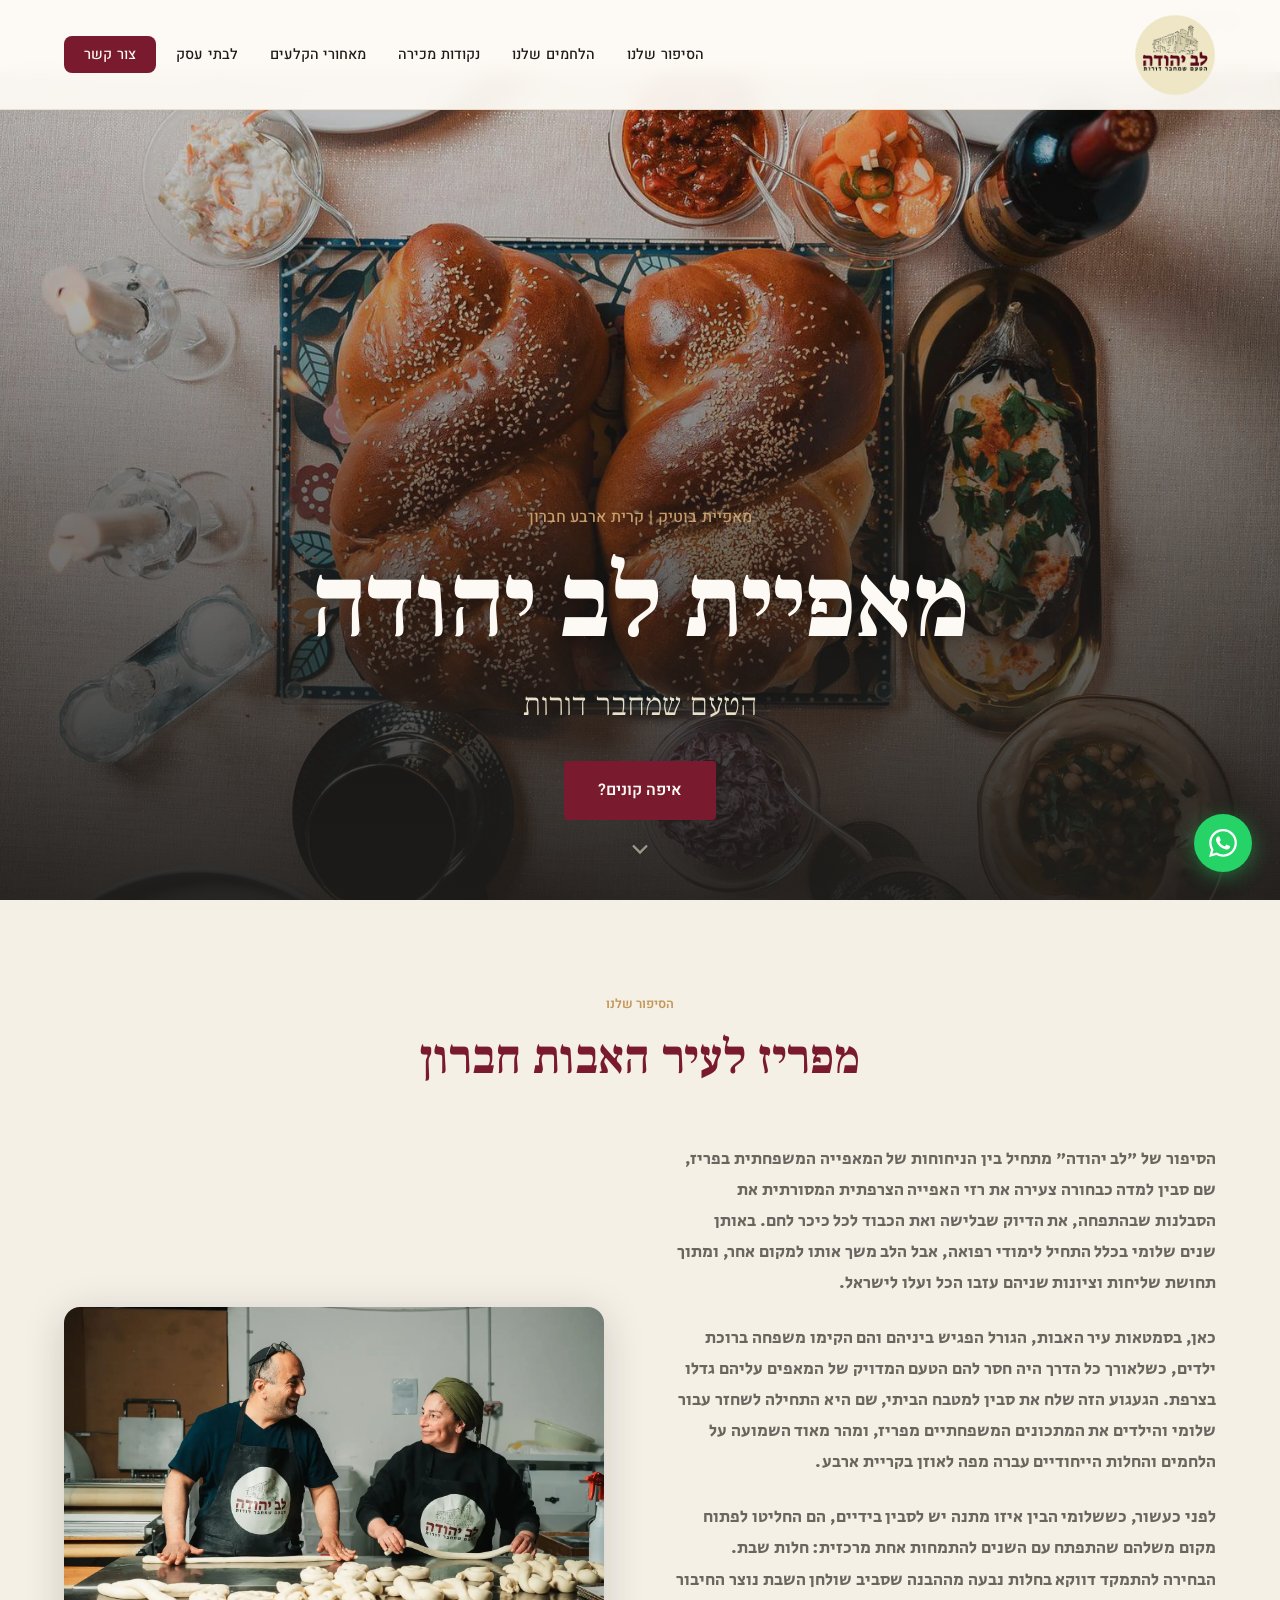
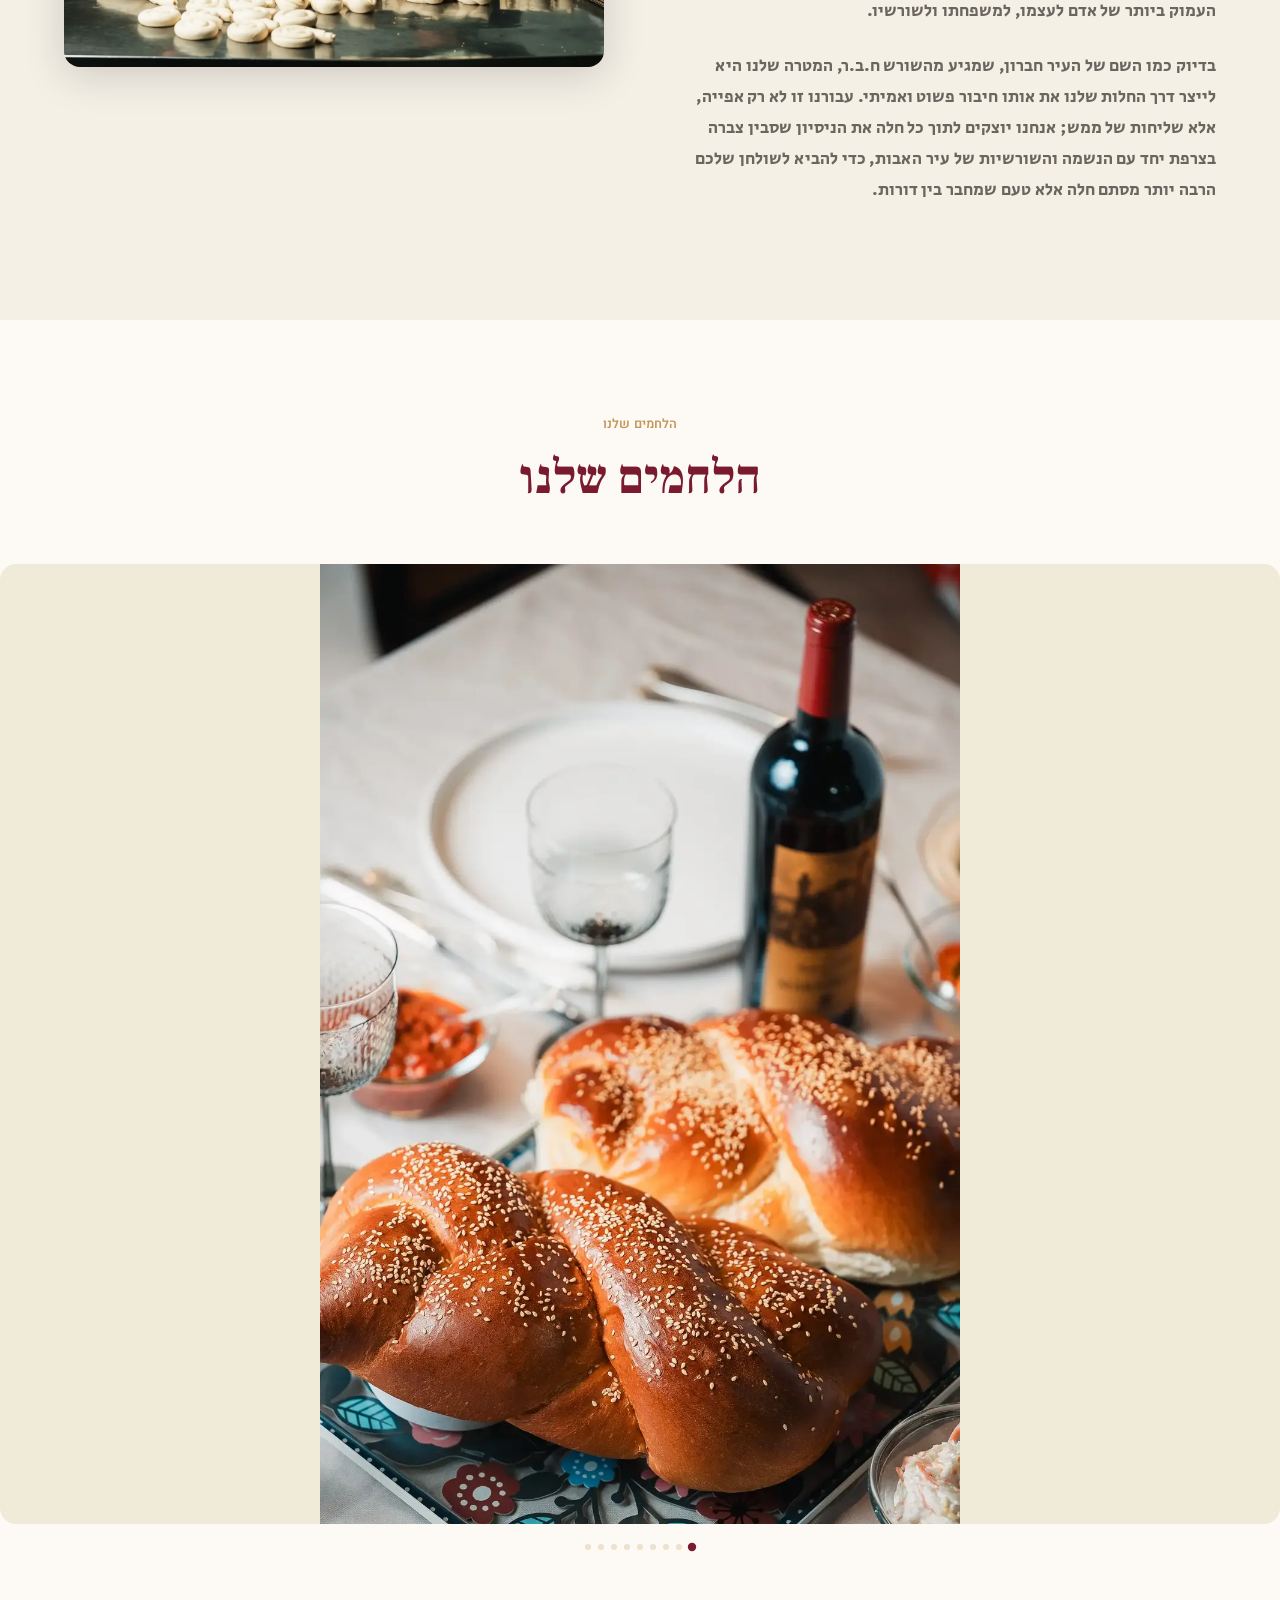
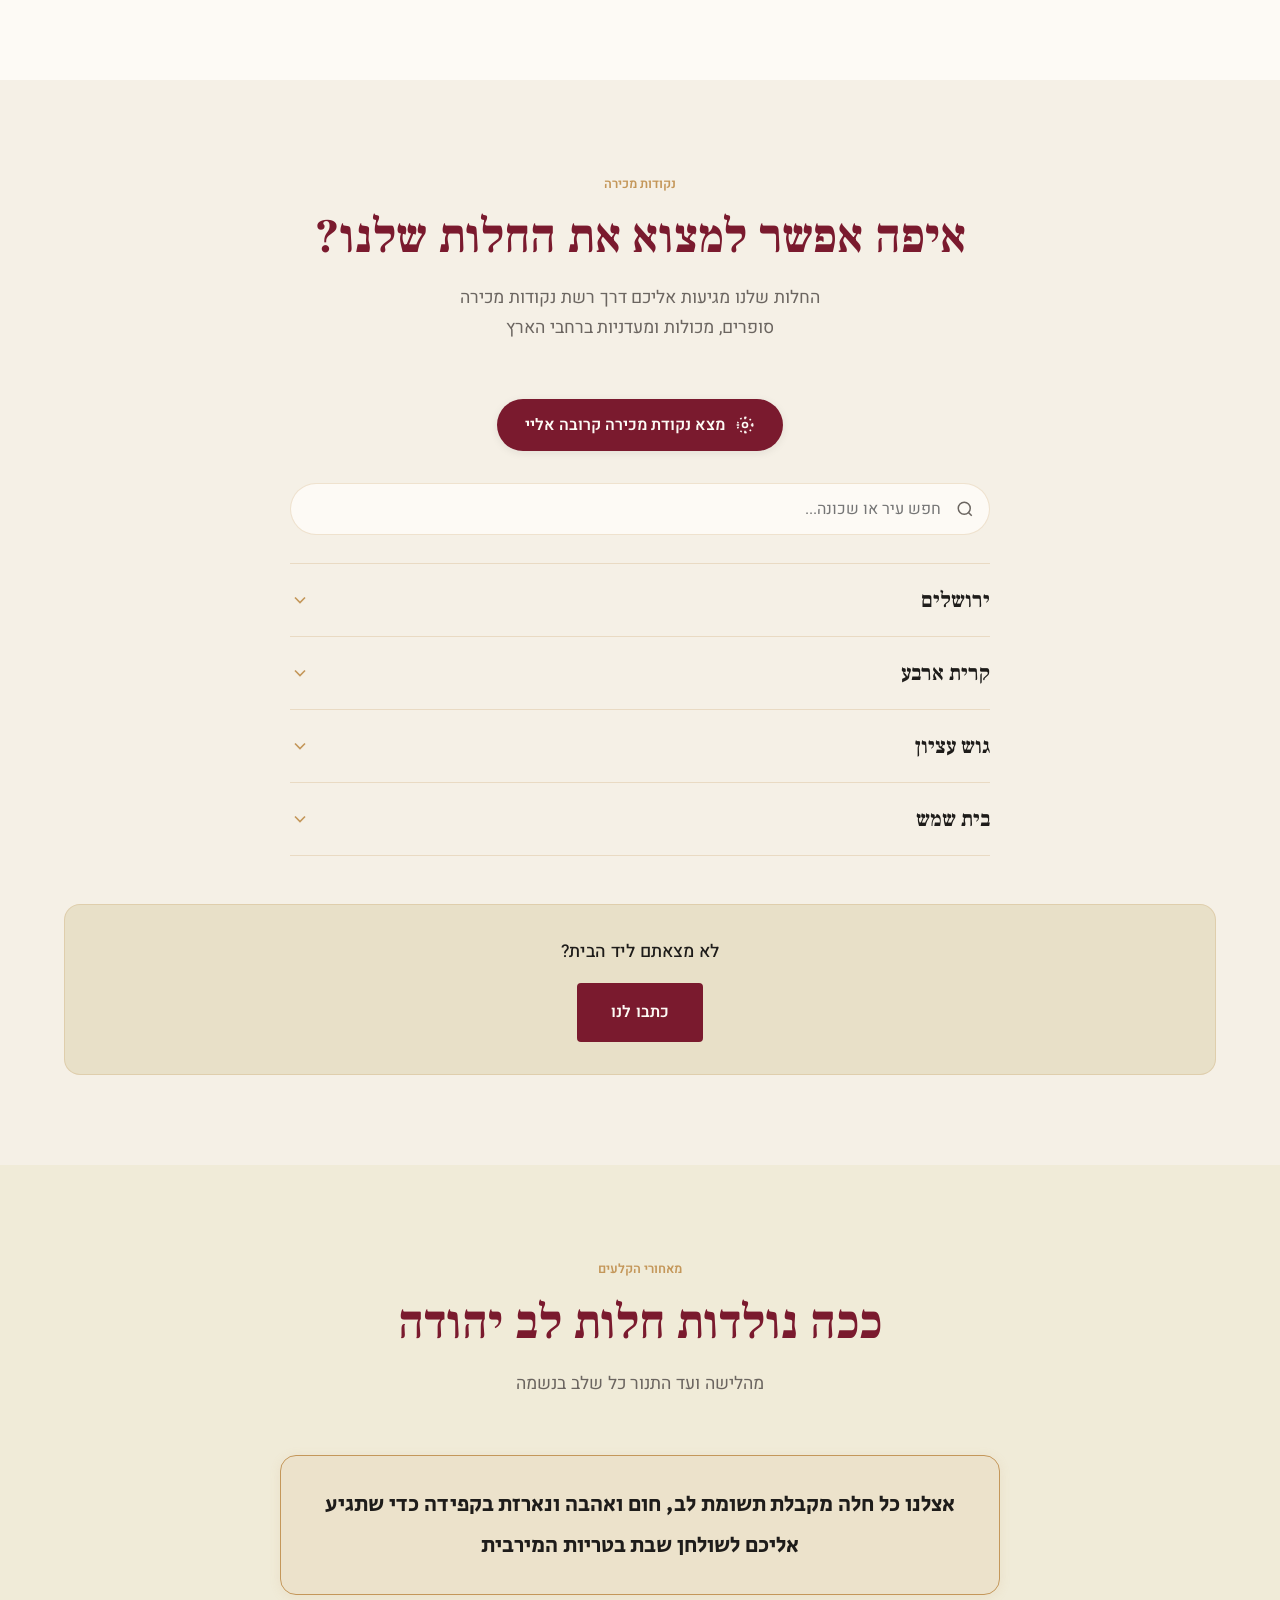
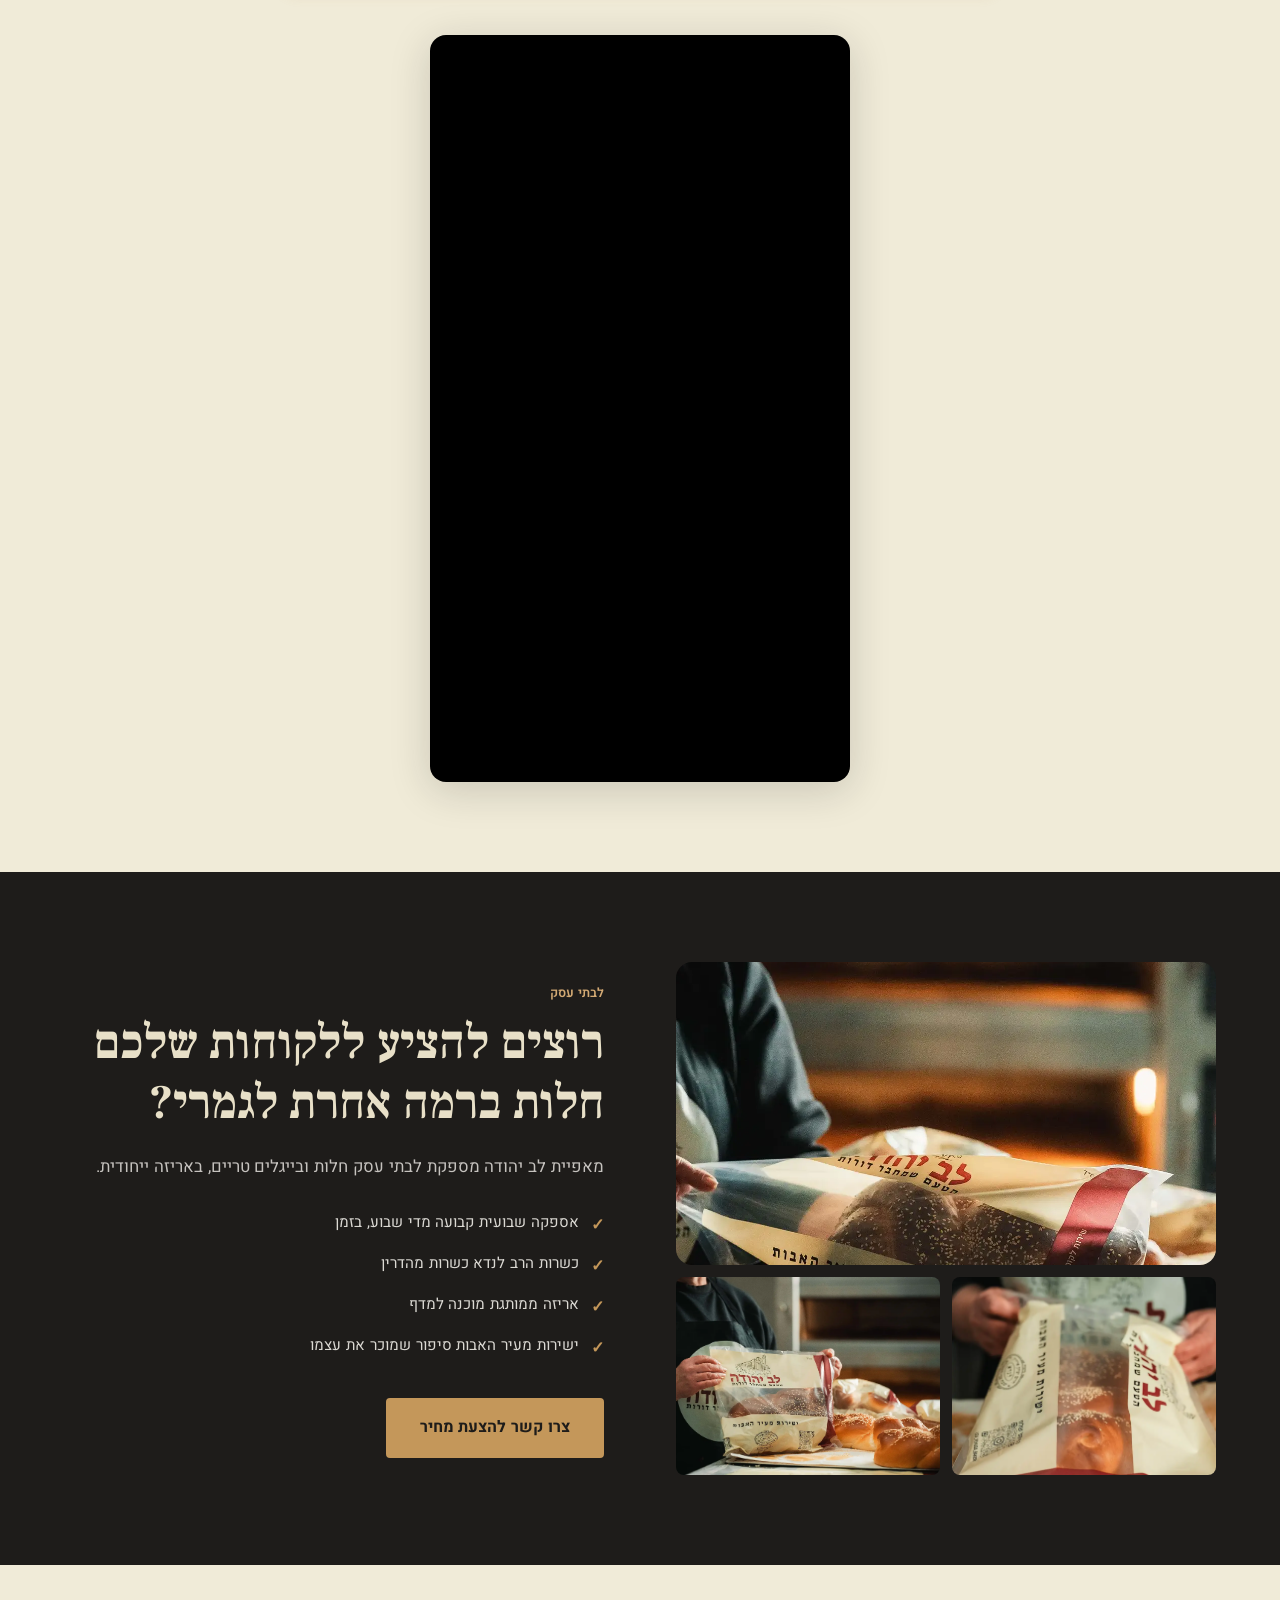
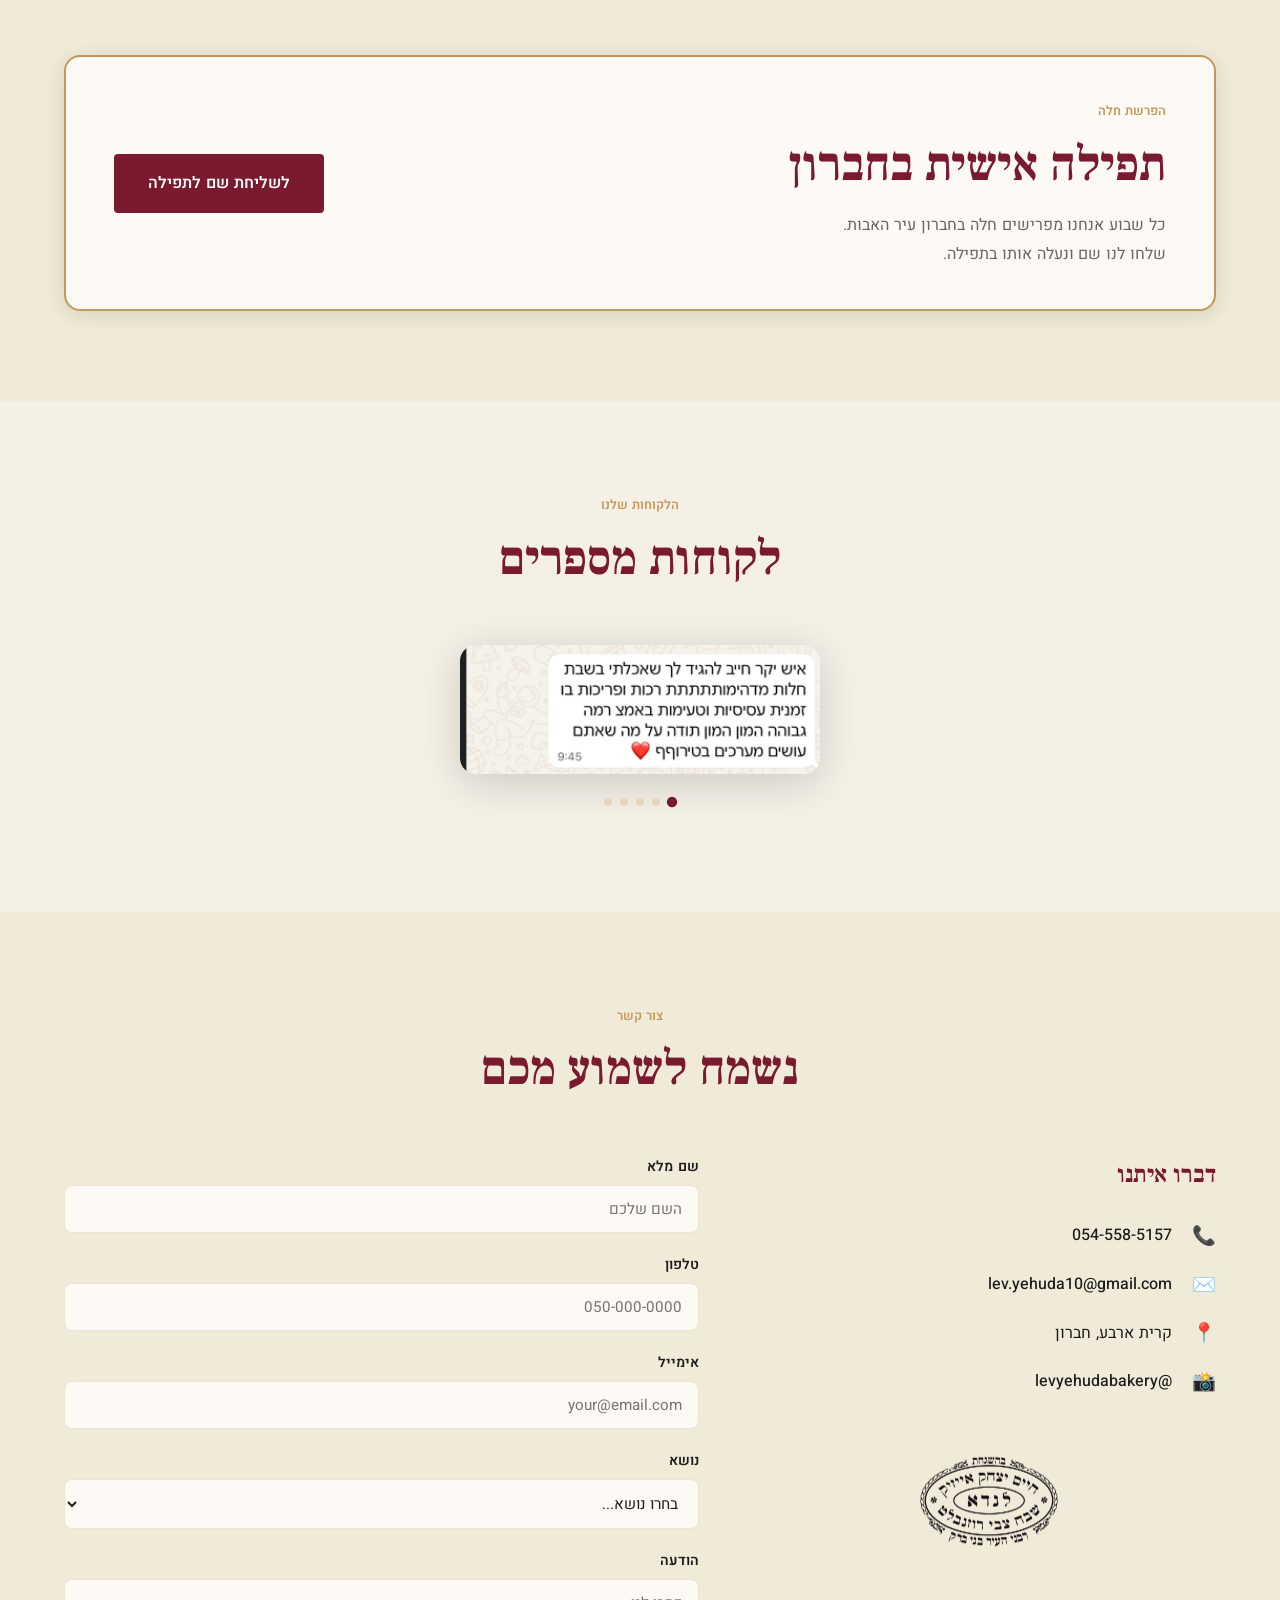
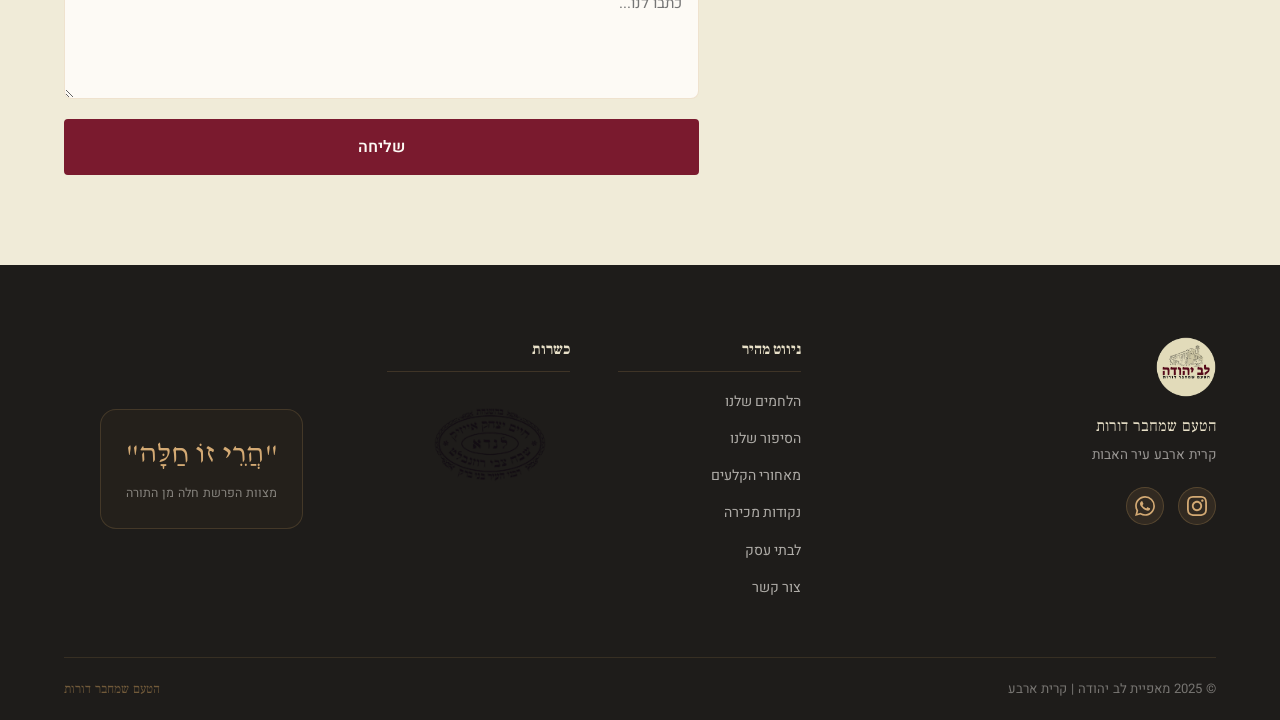
==== commit f96ad2ba: "Use object-fit contain for product slider to show full images uncropped" ====
--- a/index.html
+++ b/index.html
@@ -14,7 +14,7 @@
   <link rel="preconnect" href="https://fonts.gstatic.com" crossorigin />
   <link href="https://fonts.googleapis.com/css2?family=Frank+Ruhl+Libre:wght@300;400;500;700;900&family=Heebo:wght@300;400;500;600;700&family=David+Libre:wght@400;700&family=Secular+One&display=swap" rel="stylesheet" />
 
-  <link rel="stylesheet" href="css/style.css?v=20260623" />
+  <link rel="stylesheet" href="css/style.css?v=20260623b" />
 </head>
 <body>
 
--- a/css/style.css
+++ b/css/style.css
@@ -657,13 +657,14 @@
   width: 100%;
   aspect-ratio: 4 / 3;
   overflow: hidden;
+  background: var(--color-cream-light);
 }
 
 .product-slide-img img {
   width: 100%;
   height: 100%;
   display: block;
-  object-fit: cover;
+  object-fit: contain;
 }
 
 
@@ -2113,7 +2114,7 @@
   .product-slide-img img {
     width: 100%;
     height: 100%;
-    object-fit: cover;
+    object-fit: contain;
   }
 
   /* --- About section --- */
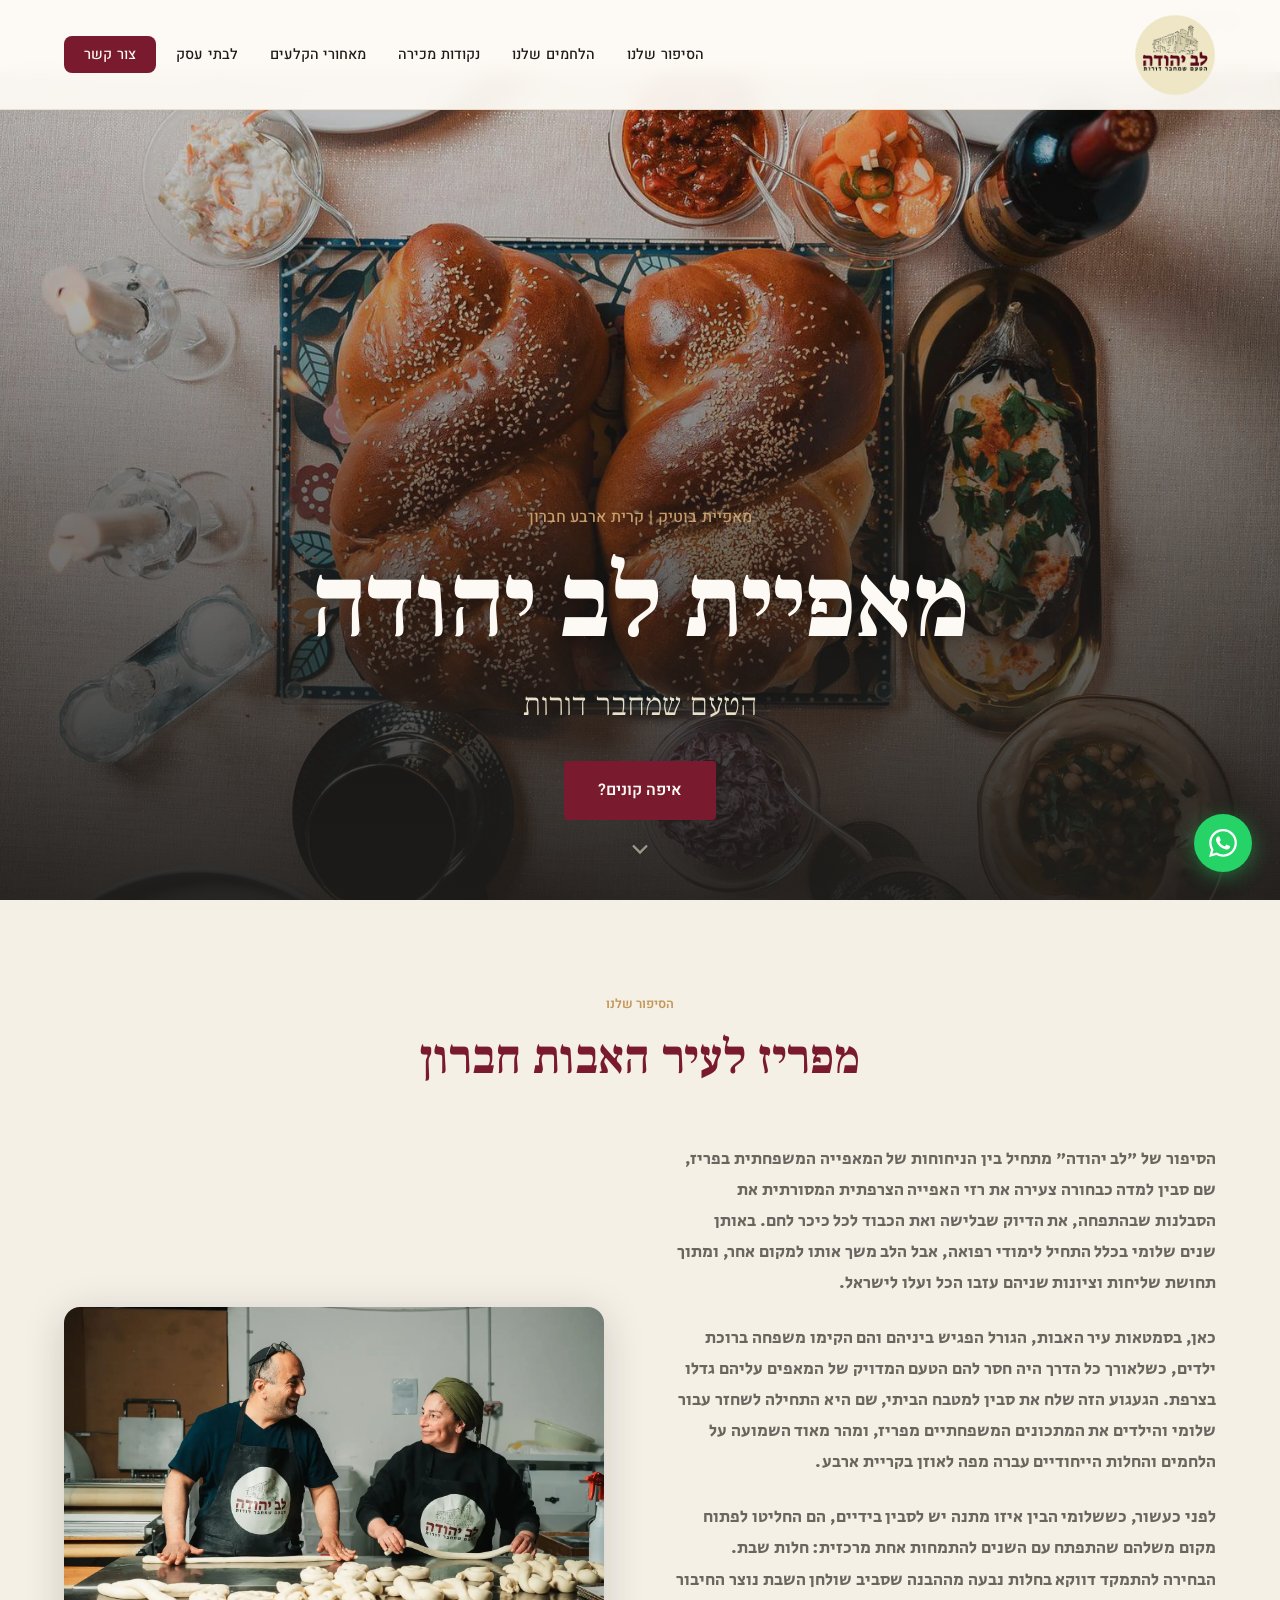
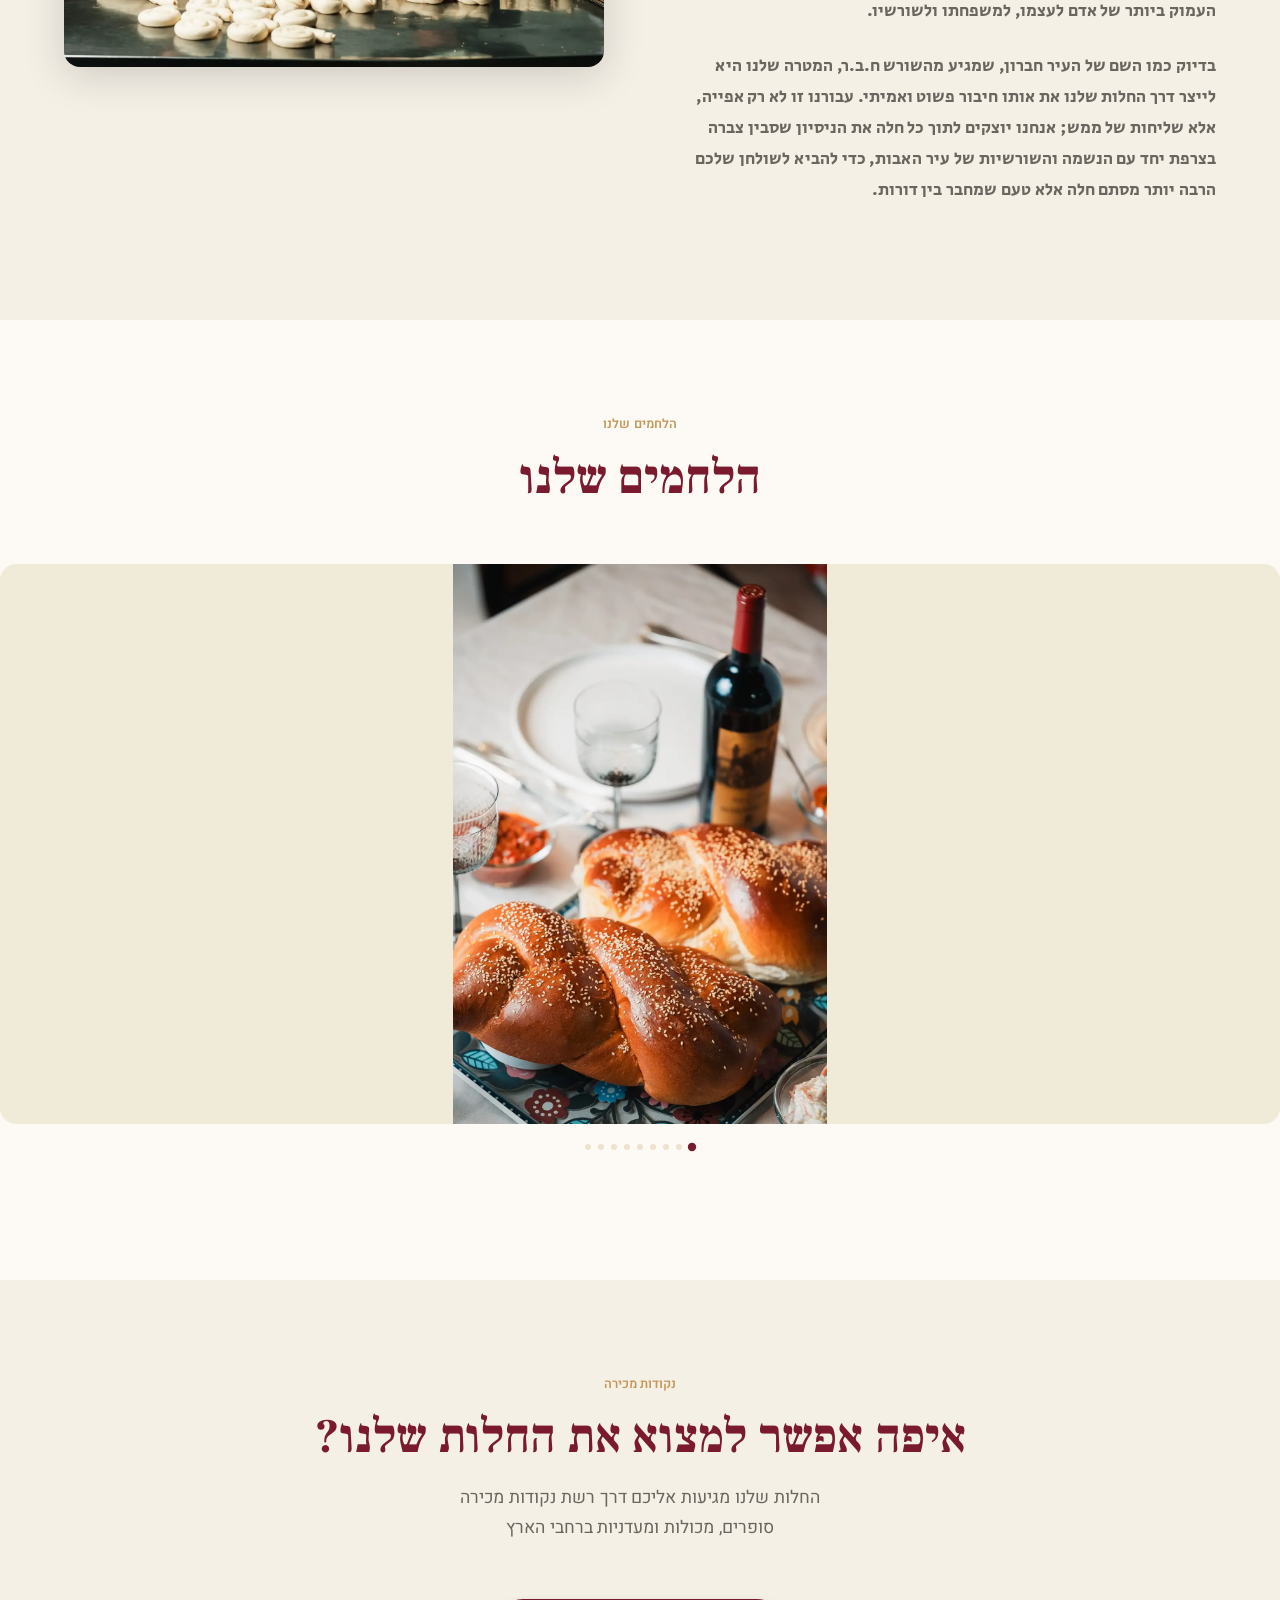
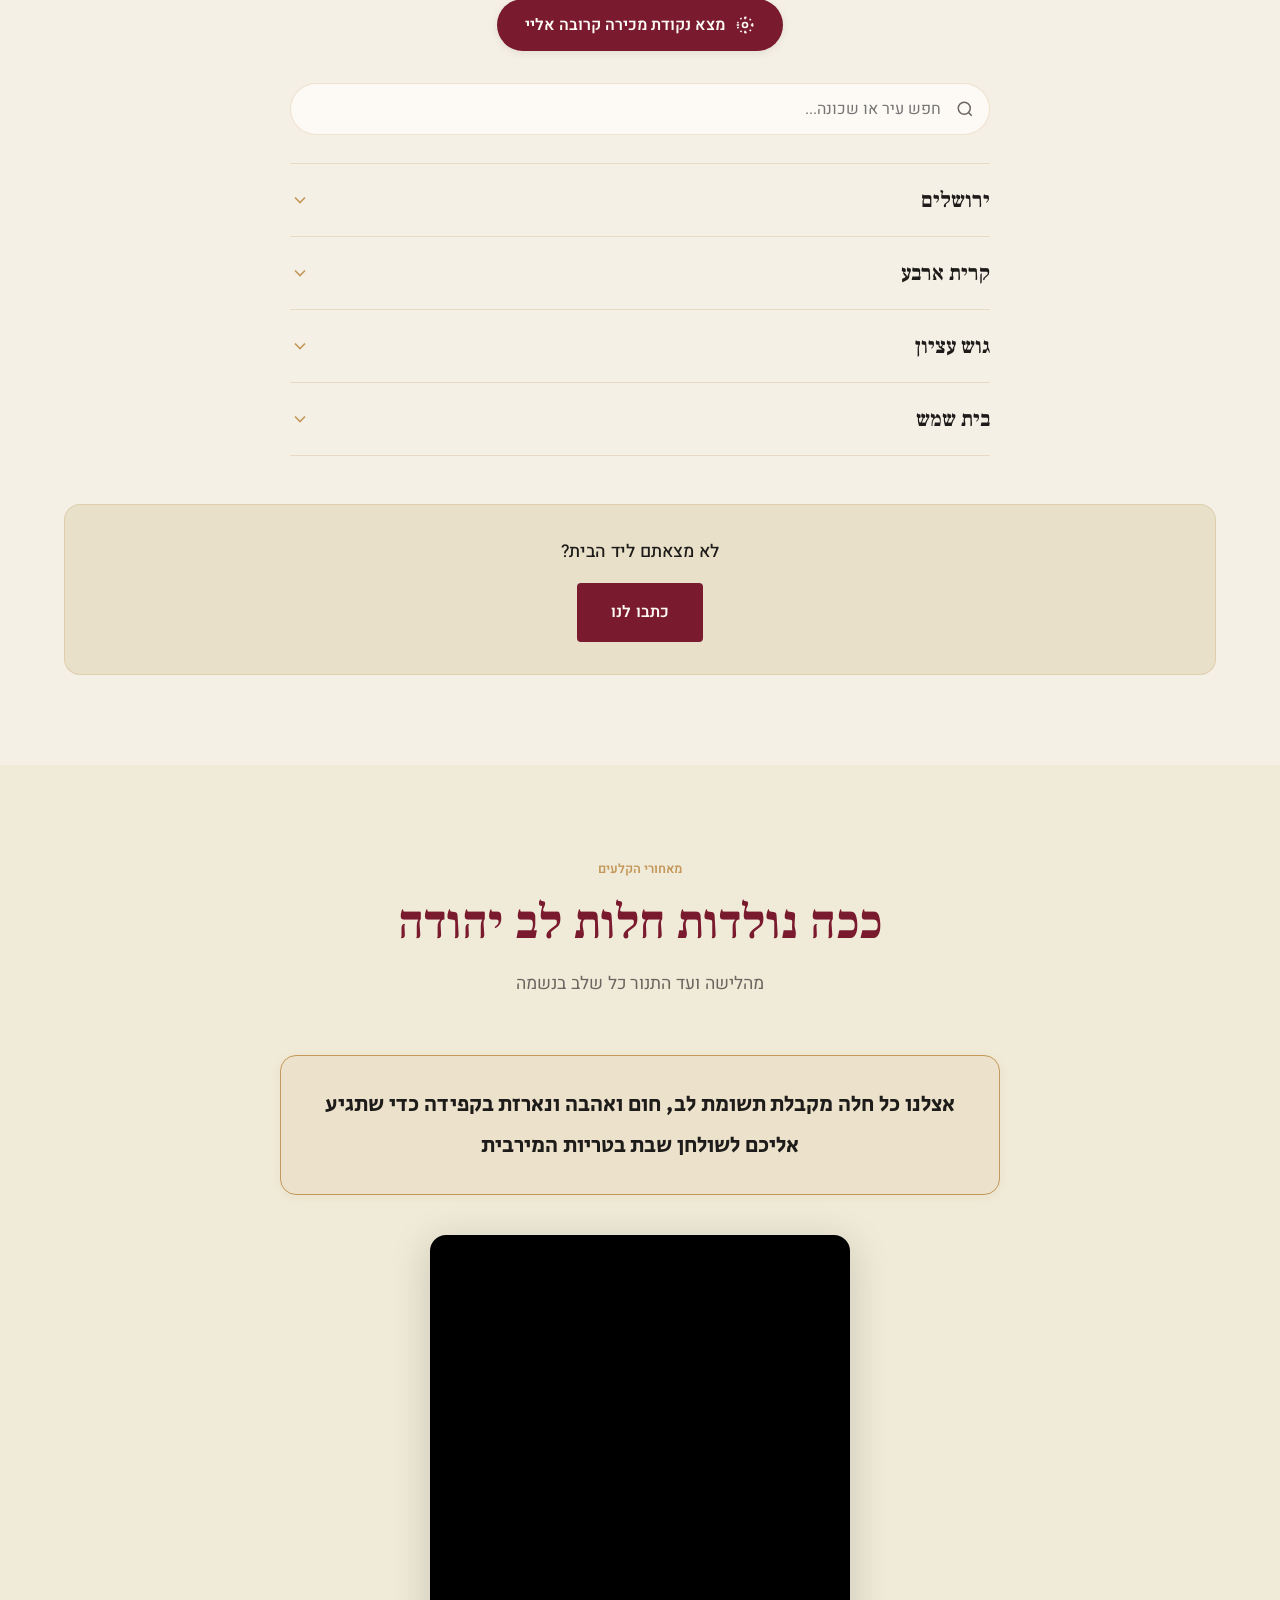
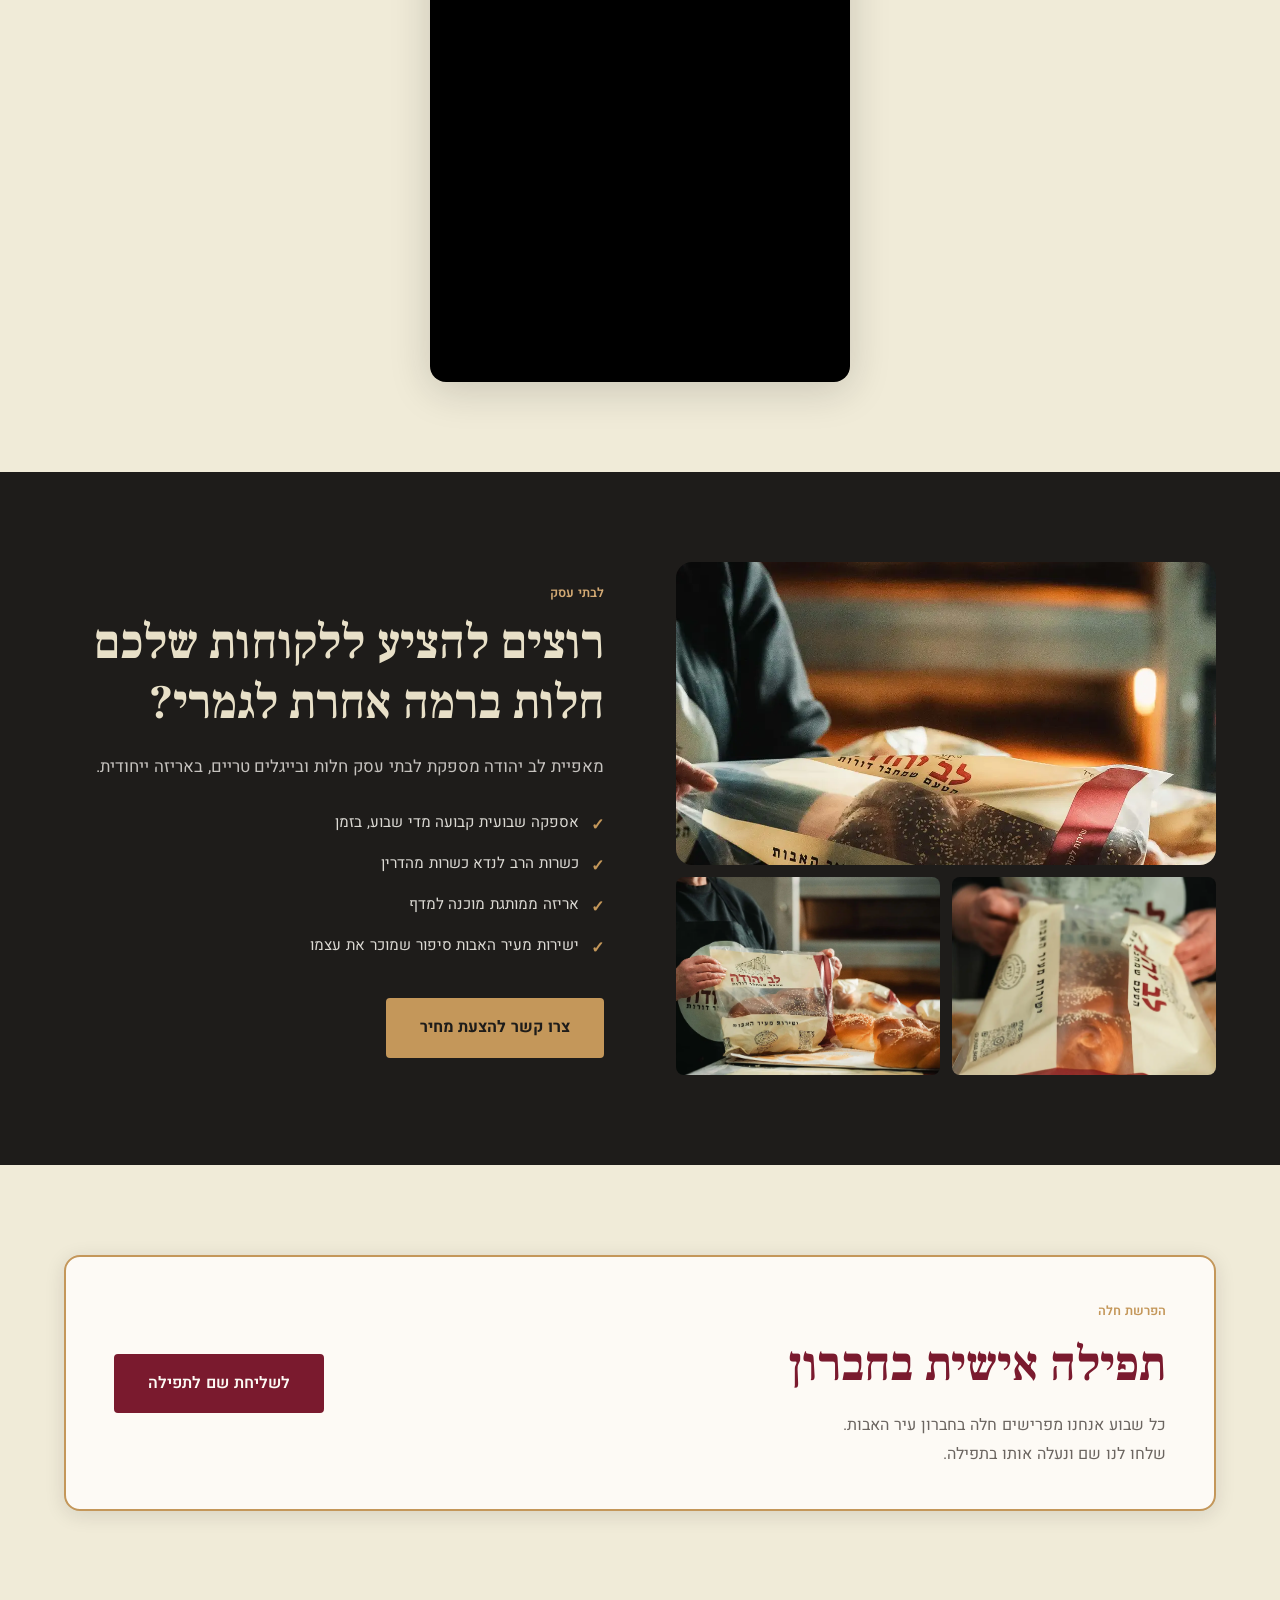
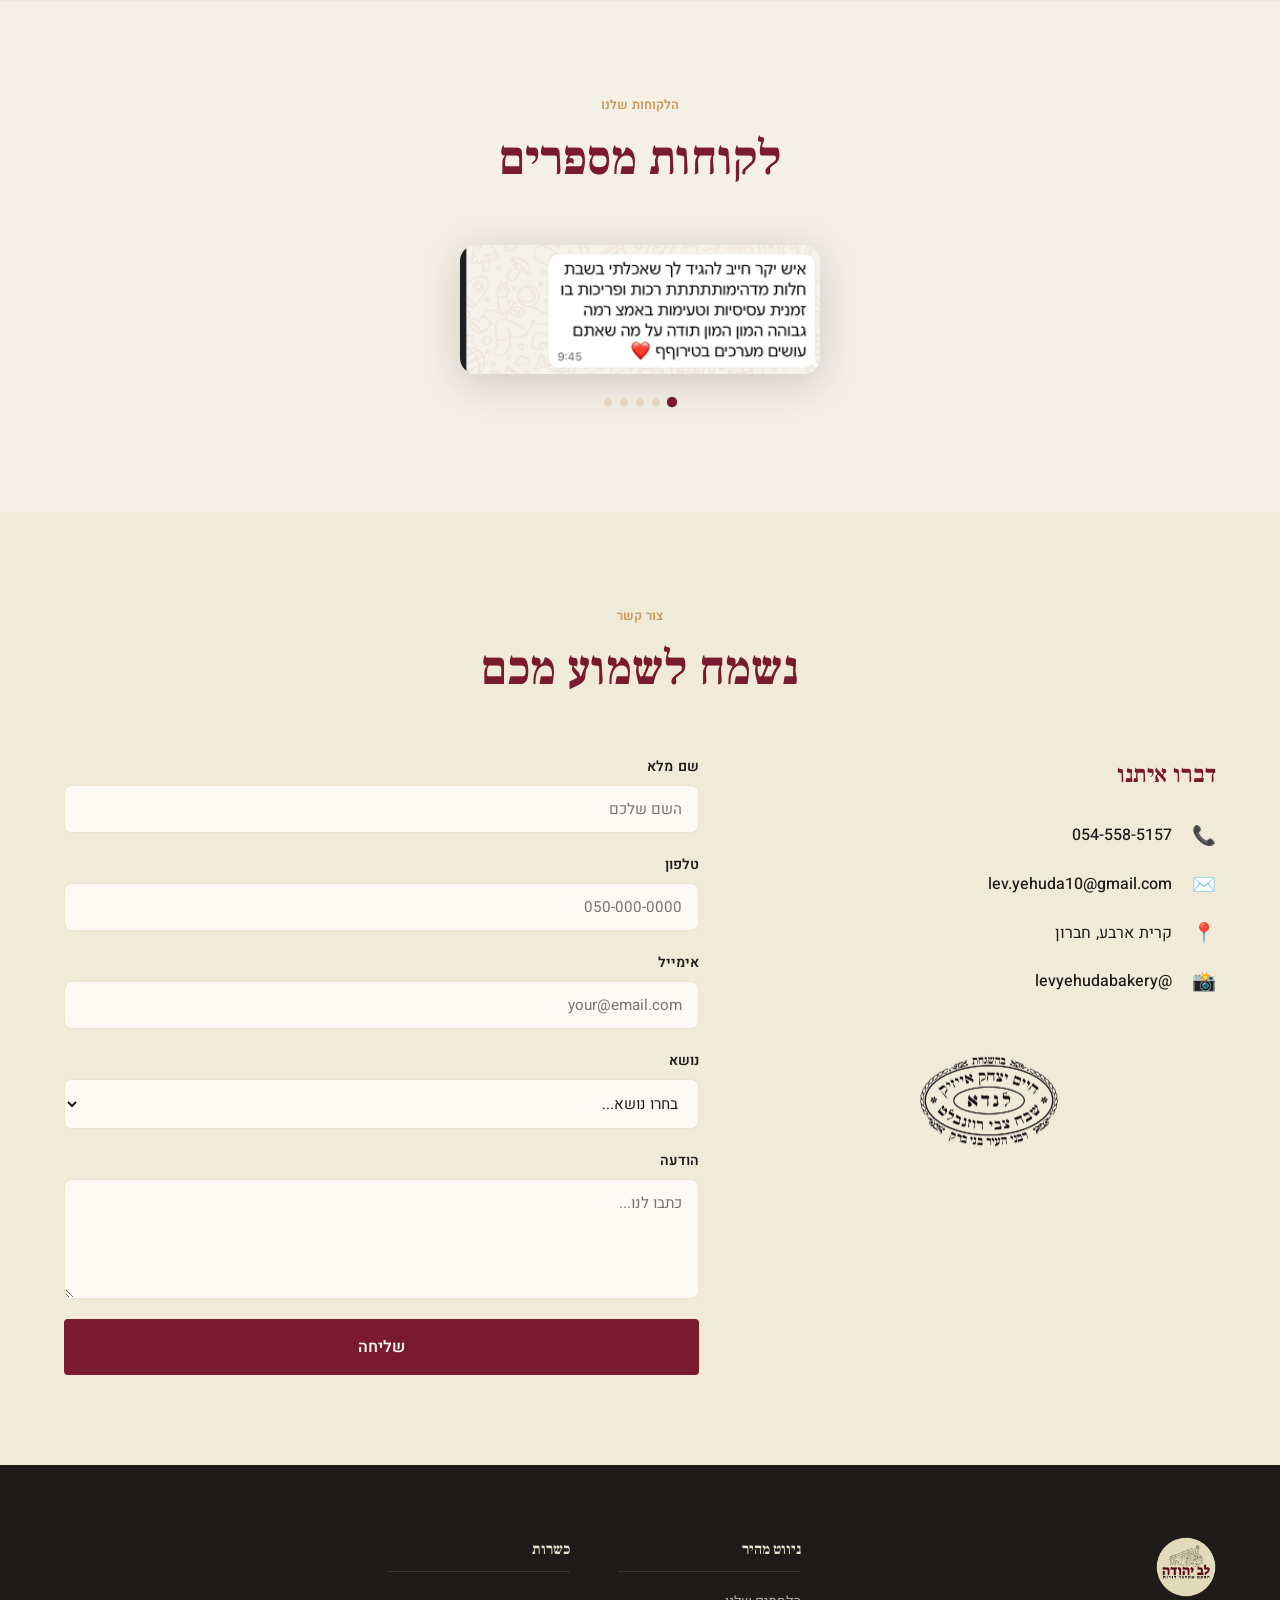
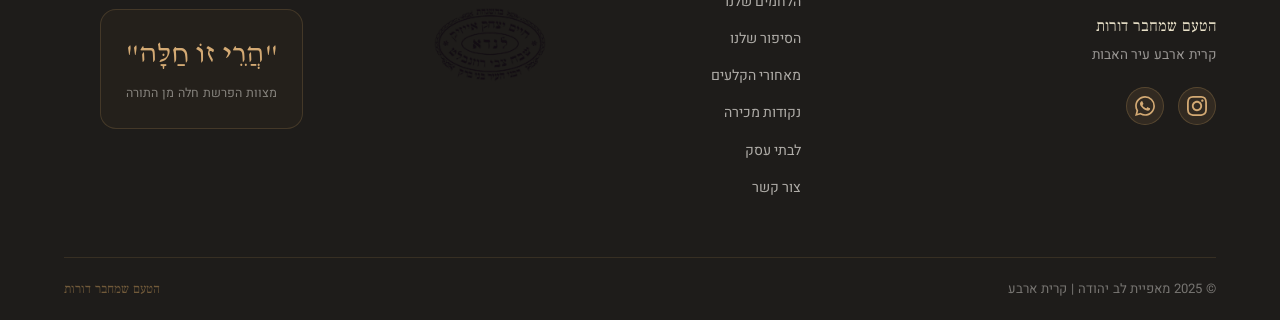
==== commit 494700a2: "Cap product slider height to viewport-relative max so images don't oversize" ====
--- a/index.html
+++ b/index.html
@@ -14,7 +14,7 @@
   <link rel="preconnect" href="https://fonts.gstatic.com" crossorigin />
   <link href="https://fonts.googleapis.com/css2?family=Frank+Ruhl+Libre:wght@300;400;500;700;900&family=Heebo:wght@300;400;500;600;700&family=David+Libre:wght@400;700&family=Secular+One&display=swap" rel="stylesheet" />
 
-  <link rel="stylesheet" href="css/style.css?v=20260623b" />
+  <link rel="stylesheet" href="css/style.css?v=20260623c" />
 </head>
 <body>
 
--- a/css/style.css
+++ b/css/style.css
@@ -655,7 +655,8 @@
 
 .product-slide-img {
   width: 100%;
-  aspect-ratio: 4 / 3;
+  height: 65vh;
+  max-height: 560px;
   overflow: hidden;
   background: var(--color-cream-light);
 }
@@ -1585,8 +1586,9 @@
   }
 
   .product-slide-img {
-    aspect-ratio: 3 / 4;
-    height: auto;
+    aspect-ratio: unset;
+    height: 50vh;
+    max-height: 420px;
     min-height: unset;
   }
 
@@ -2106,9 +2108,10 @@
   }
 
   .product-slide-img {
-    height: auto;
+    aspect-ratio: unset;
+    height: 50vh;
+    max-height: 420px;
     min-height: unset;
-    aspect-ratio: 3 / 4;
   }
 
   .product-slide-img img {
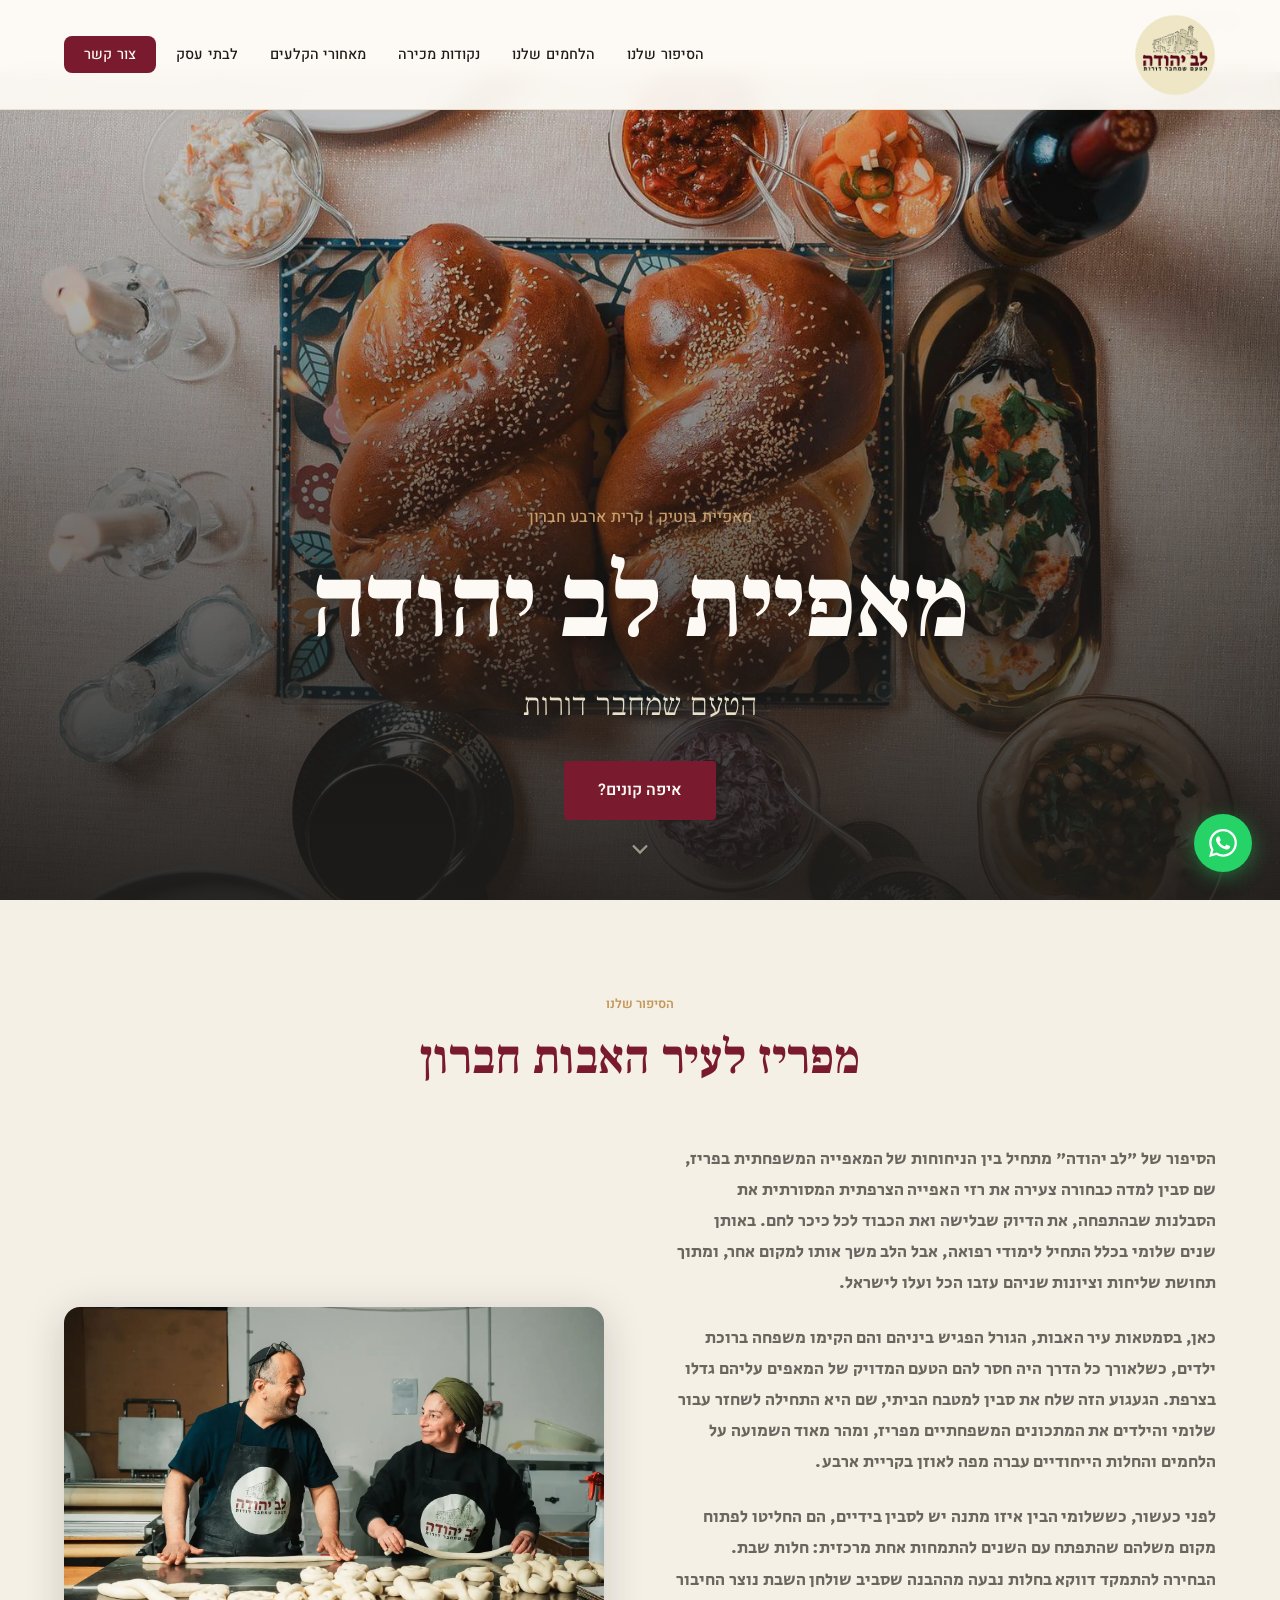
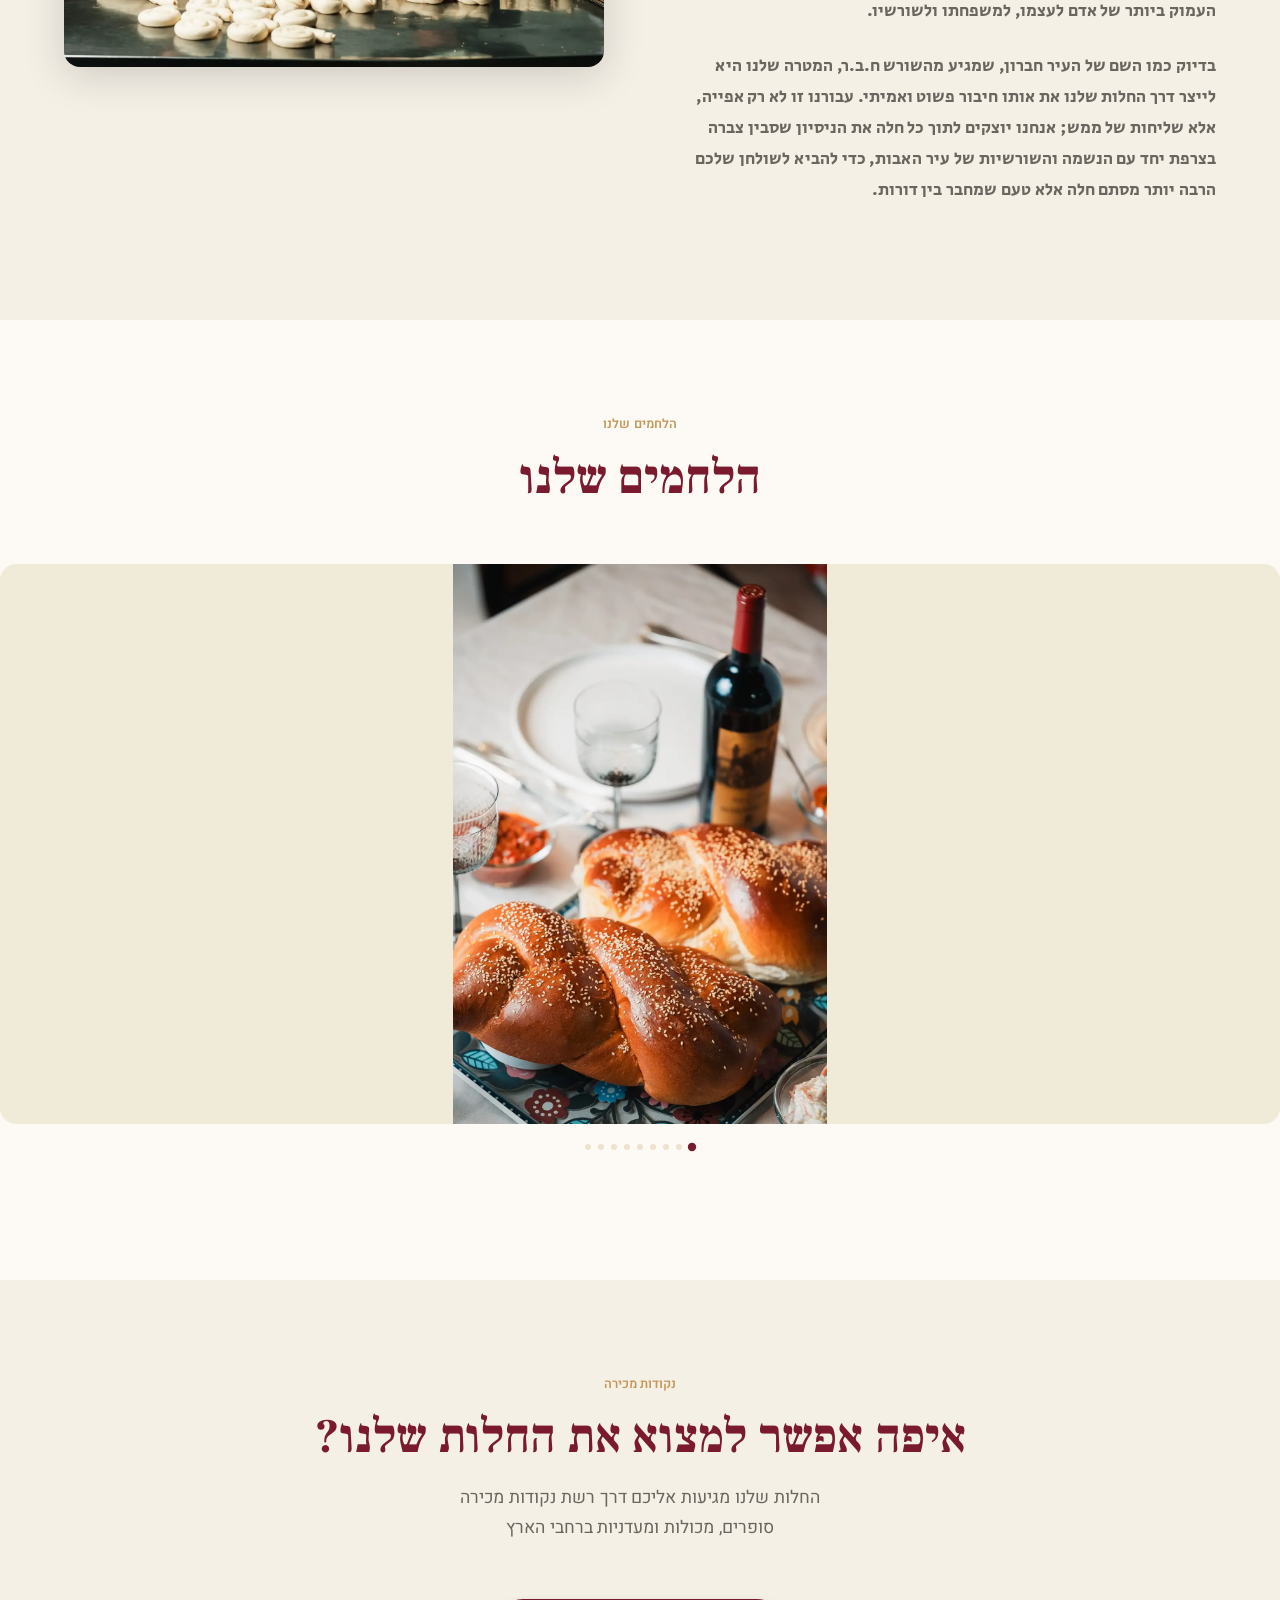
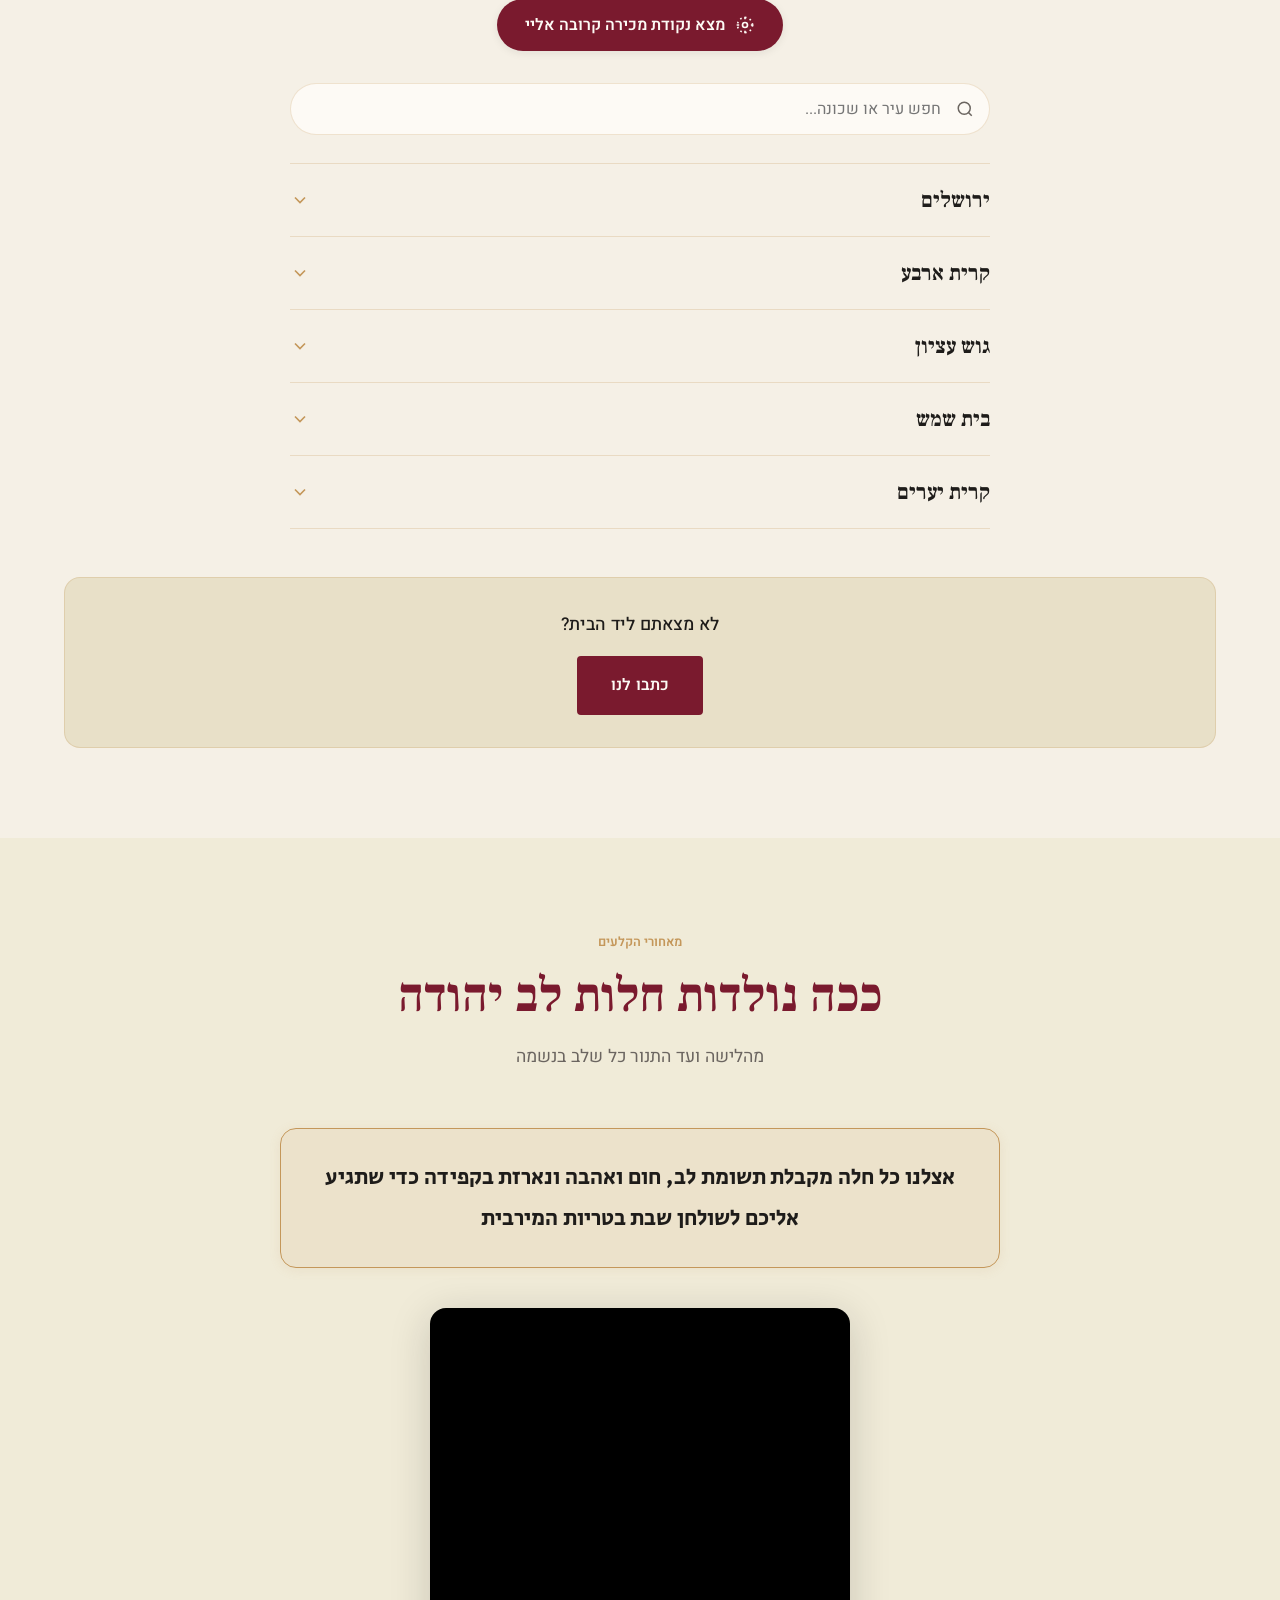
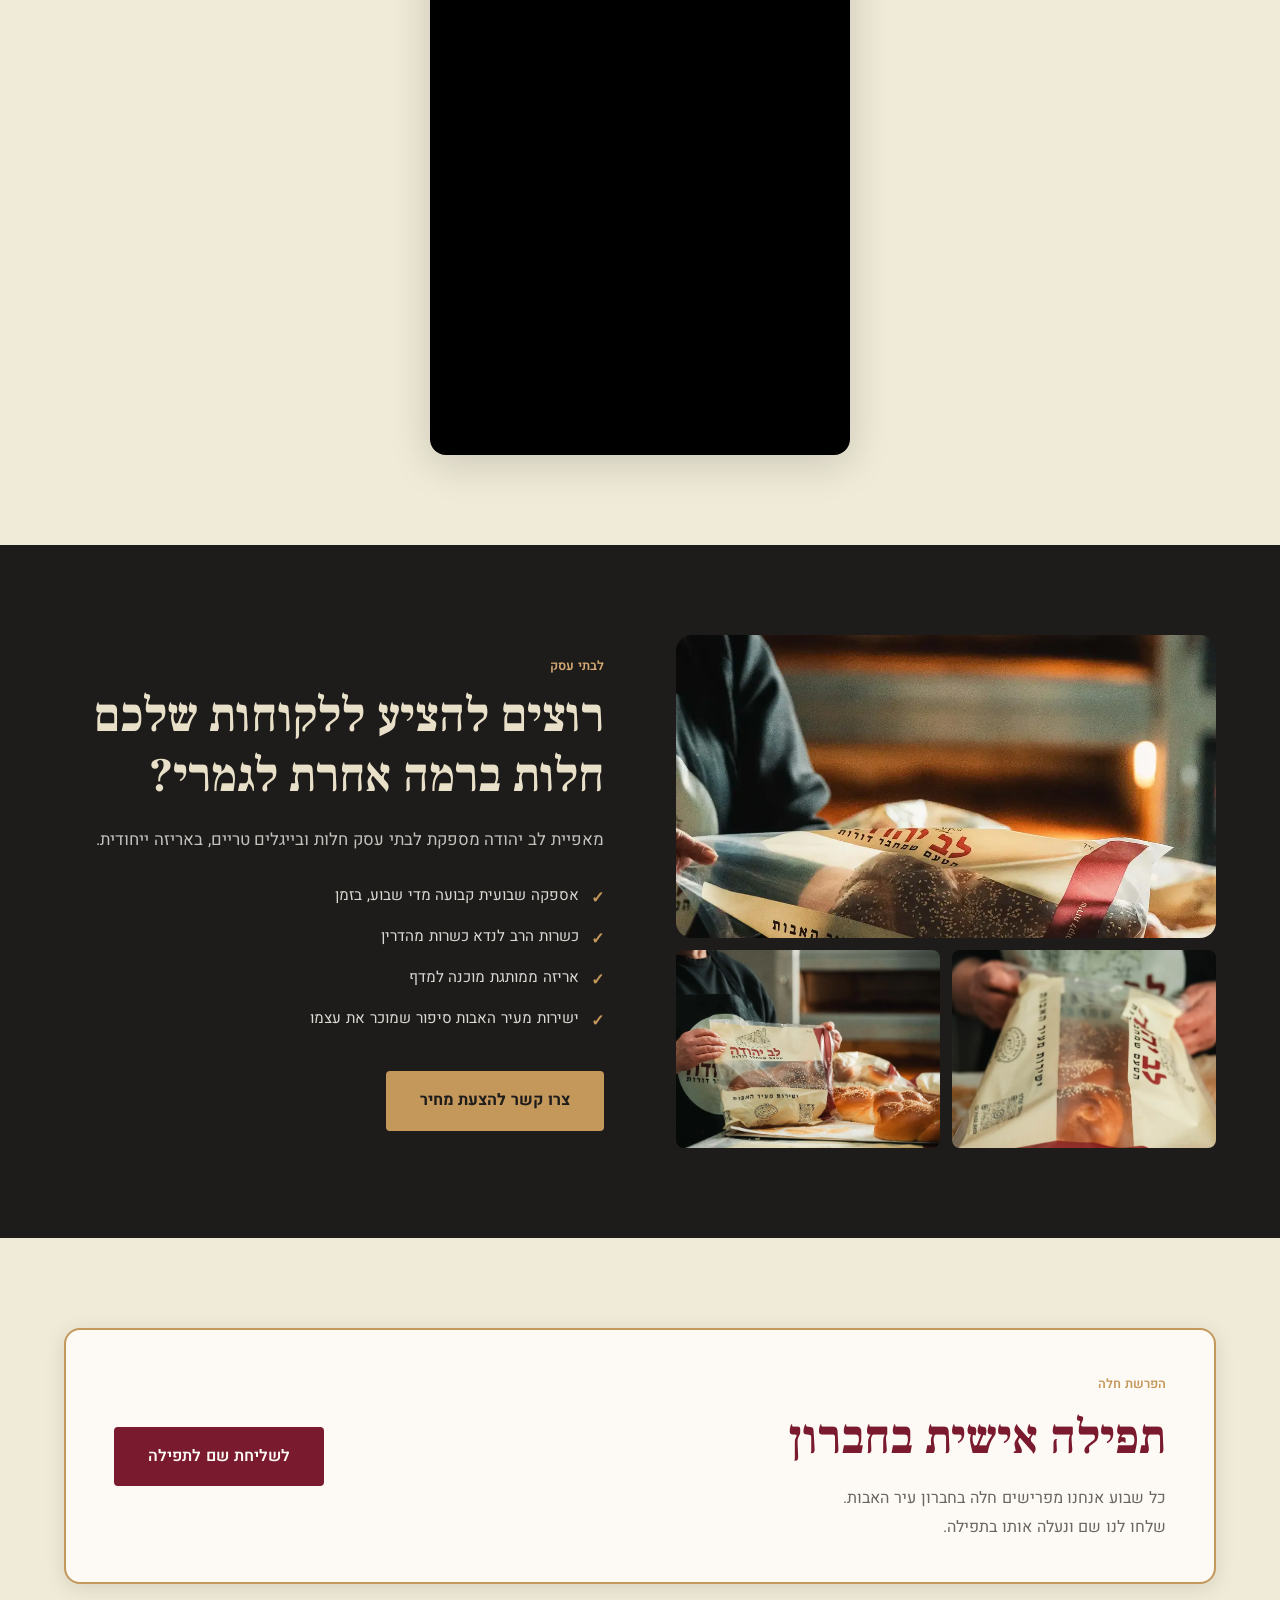
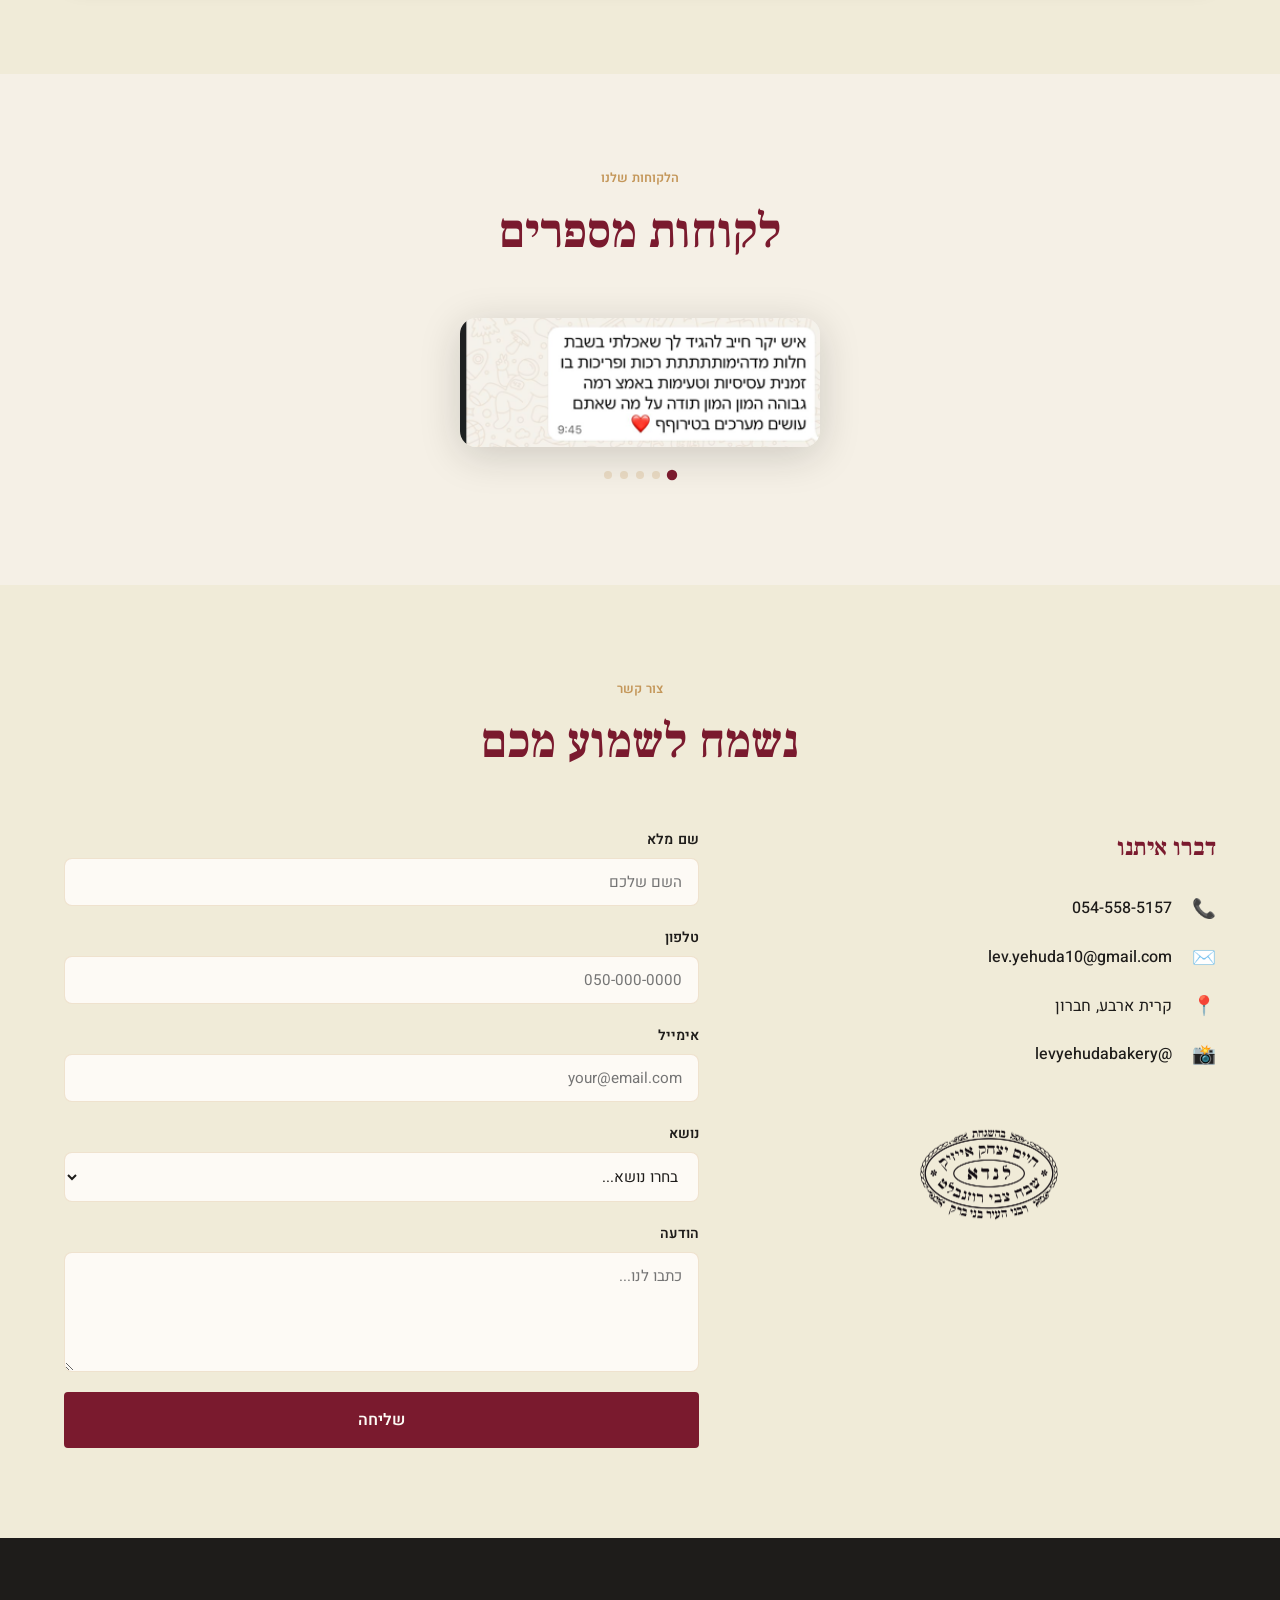
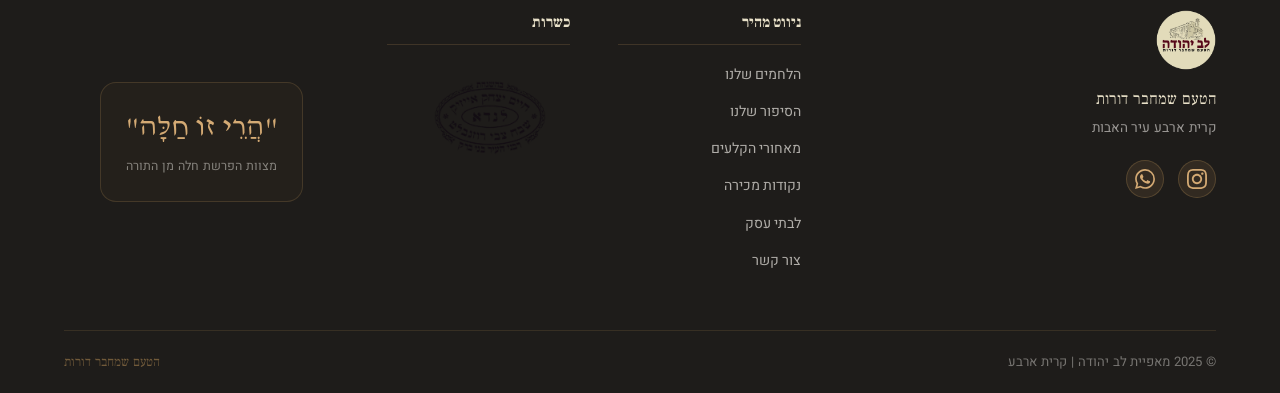
==== commit 30c9b2af: "Update store locations: remove 15 old points, add 4 new ones - Removed: סופר דיל בית לחם, סופר פילבו" ====
--- a/index.html
+++ b/index.html
@@ -1,6 +1,14 @@
 <!DOCTYPE html>
 <html lang="he" dir="rtl">
 <head>
+  <!-- Google tag (gtag.js) -->
+  <script async src="https://www.googletagmanager.com/gtag/js?id=G-R9QCWNVRED"></script>
+  <script>
+    window.dataLayer = window.dataLayer || [];
+    function gtag(){dataLayer.push(arguments);}
+    gtag('js', new Date());
+    gtag('config', 'G-R9QCWNVRED');
+  </script>
   <meta charset="UTF-8" />
   <meta name="viewport" content="width=device-width, initial-scale=1.0" />
   <title>מאפיית לב יהודה הטעם שמחבר דורות</title>
@@ -14,7 +22,7 @@
   <link rel="preconnect" href="https://fonts.gstatic.com" crossorigin />
   <link href="https://fonts.googleapis.com/css2?family=Frank+Ruhl+Libre:wght@300;400;500;700;900&family=Heebo:wght@300;400;500;600;700&family=David+Libre:wght@400;700&family=Secular+One&display=swap" rel="stylesheet" />
 
-  <link rel="stylesheet" href="css/style.css?v=20260623c" />
+  <link rel="stylesheet" href="css/style.css?v=20260623d" />
 </head>
 <body>
 
@@ -213,8 +221,8 @@
                   <li class="store-item" data-search="מינימרקט שקורי ירושלים ארנונה עין גדי"><span class="store-name">מינימרקט שקורי</span><span class="store-address">עין גדי 19, ירושלים</span><a class="store-waze" href="https://waze.com/ul?q=עין גדי 19 ירושלים&navigate=yes" target="_blank" rel="noopener">🗺 Waze</a></li>
                   <li class="store-item" data-search="סופר ספיר חברון ירושלים דרך חברון ארנונה"><span class="store-name">סופר ספיר חברון</span><span class="store-address">דרך חברון 101, ירושלים</span><a class="store-waze" href="https://waze.com/ul?q=דרך חברון 101 ירושלים&navigate=yes" target="_blank" rel="noopener">🗺 Waze</a></li>
                   <li class="store-item" data-search="מעדניית בית לחם ירושלים גרמנית בקעה"><span class="store-name">מעדניית בית לחם</span><span class="store-address">דרך בית לחם 33, ירושלים</span><a class="store-waze" href="https://waze.com/ul?q=דרך בית לחם 33 ירושלים&navigate=yes" target="_blank" rel="noopener">🗺 Waze</a></li>
-                  <li class="store-item" data-search="סופר דיל בית לחם ירושלים בקעה תלפיות"><span class="store-name">סופר דיל בית לחם</span><span class="store-address">דרך בית לחם 77, ירושלים</span><a class="store-waze" href="https://waze.com/ul?q=דרך בית לחם 77 ירושלים&navigate=yes" target="_blank" rel="noopener">🗺 Waze</a></li>
                   <li class="store-item" data-search="סל המושבה הגרמנית ירושלים עמק רפאים גרמנית"><span class="store-name">סל המושבה הגרמנית</span><span class="store-address">עמק רפאים 43, ירושלים</span><a class="store-waze" href="https://waze.com/ul?q=עמק רפאים 43 ירושלים&navigate=yes" target="_blank" rel="noopener">🗺 Waze</a></li>
+                  <li class="store-item" data-search="בסט מרקט מורדות ארנונה ירושלים נבנצל"><span class="store-name">בסט מרקט</span><span class="store-address">יצחק ארנסט נבנצל 10, ירושלים</span><a class="store-waze" href="https://waze.com/ul?q=יצחק ארנסט נבנצל 10 ירושלים&navigate=yes" target="_blank" rel="noopener">🗺 Waze</a></li>
                 </ul>
               </div>
 
@@ -222,12 +230,8 @@
                 <p class="neighborhood-label">רחביה / קרית שמואל</p>
                 <ul class="store-list">
                   <li class="store-item" data-search="NIVA COFFEE ירושלים רחביה הפלמח"><span class="store-name">NIVA COFFEE</span><span class="store-address">הפלמ"ח 42, ירושלים</span><a class="store-waze" href="https://waze.com/ul?q=הפלמח 42 ירושלים&navigate=yes" target="_blank" rel="noopener">🗺 Waze</a></li>
-                  <li class="store-item" data-search="סופר פילבוקס ירושלים רחביה עזה"><span class="store-name">סופר פילבוקס</span><span class="store-address">עזה 40, ירושלים</span><a class="store-waze" href="https://waze.com/ul?q=עזה 40 ירושלים&navigate=yes" target="_blank" rel="noopener">🗺 Waze</a></li>
                   <li class="store-item" data-search="סופר נמירוב ירושלים רחביה קרן קיימת"><span class="store-name">סופר נמירוב</span><span class="store-address">קרן קיימת לישראל 26, ירושלים</span><a class="store-waze" href="https://waze.com/ul?q=קרן קיימת לישראל 26 ירושלים&navigate=yes" target="_blank" rel="noopener">🗺 Waze</a></li>
                   <li class="store-item" data-search="סופר ספיר ברזיל ירושלים קרית שמואל ברזיל"><span class="store-name">סופר ספיר ברזיל</span><span class="store-address">ברזיל 2, ירושלים</span><a class="store-waze" href="https://waze.com/ul?q=ברזיל 2 ירושלים&navigate=yes" target="_blank" rel="noopener">🗺 Waze</a></li>
-                  <li class="store-item" data-search="דולצ'ה קאסה ירושלים טלביה רחביה דולצין"><span class="store-name">דולצ'ה קאסה</span><span class="store-address">דולצ'ין 26, ירושלים</span><a class="store-waze" href="https://waze.com/ul?q=אריה דולצין 26 ירושלים&navigate=yes" target="_blank" rel="noopener">🗺 Waze</a></li>
-                  <li class="store-item" data-search="מעיין 2000 קרן קיימת לישראל ירושלים רחביה"><span class="store-name">מעיין 2000</span><span class="store-address">הקרן הקיימת לישראל 12, ירושלים</span><a class="store-waze" href="https://waze.com/ul?q=הקרן הקיימת לישראל 12 ירושלים&navigate=yes" target="_blank" rel="noopener">🗺 Waze</a></li>
-                  <li class="store-item" data-search="סופר מכולת ירושלים רחביה אבן שפורט"><span class="store-name">סופר מכולת</span><span class="store-address">אבן שפורט 1, ירושלים</span><a class="store-waze" href="https://waze.com/ul?q=אבן שפורט 1 ירושלים&navigate=yes" target="_blank" rel="noopener">🗺 Waze</a></li>
                 </ul>
               </div>
 
@@ -236,8 +240,6 @@
                 <ul class="store-list">
                   <li class="store-item" data-search="מרקט בית הכרם ירושלים החלוץ"><span class="store-name">מרקט בית הכרם</span><span class="store-address">החלוץ 72, ירושלים</span><a class="store-waze" href="https://waze.com/ul?q=החלוץ 72 ירושלים&navigate=yes" target="_blank" rel="noopener">🗺 Waze</a></li>
                   <li class="store-item" data-search="מעדני צדקיהו בית הכרם ירושלים אביזוהר"><span class="store-name">מעדני צדקיהו בית הכרם</span><span class="store-address">אביזוהר 8, ירושלים</span><a class="store-waze" href="https://waze.com/ul?q=אביזוהר 8 ירושלים&navigate=yes" target="_blank" rel="noopener">🗺 Waze</a></li>
-                  <li class="store-item" data-search="שף אליהו ליזרוביץ בית וגן ירושלים הפסגה"><span class="store-name">שף אליהו ליזרוביץ בית וגן</span><span class="store-address">הפסגה 25, ירושלים</span><a class="store-waze" href="https://waze.com/ul?q=הפסגה 25 ירושלים&navigate=yes" target="_blank" rel="noopener">🗺 Waze</a></li>
-                  <li class="store-item" data-search="שף אליהו ליזרוביץ הר נוף ירושלים שאולזון"><span class="store-name">שף אליהו ליזרוביץ הר נוף</span><span class="store-address">שאולזון 51, ירושלים</span><a class="store-waze" href="https://waze.com/ul?q=שאולזון 51 ירושלים&navigate=yes" target="_blank" rel="noopener">🗺 Waze</a></li>
                 </ul>
               </div>
 
@@ -252,14 +254,6 @@
                 <p class="neighborhood-label">גבעת שאול / רוממה</p>
                 <ul class="store-list">
                   <li class="store-item" data-search="צ'ולנט בר ירושלים גבעת שאול משמר העם"><span class="store-name">צ'ולנט בר</span><span class="store-address">משמר העם 5, ירושלים</span><a class="store-waze" href="https://waze.com/ul?q=משמר העם 5 ירושלים&navigate=yes" target="_blank" rel="noopener">🗺 Waze</a></li>
-                  <li class="store-item" data-search="שאבעט מרקט ירושלים רוממה גאולה ירמיהו"><span class="store-name">שאבעט מרקט</span><span class="store-address">ירמיהו 68, ירושלים</span><a class="store-waze" href="https://waze.com/ul?q=ירמיהו 68 ירושלים&navigate=yes" target="_blank" rel="noopener">🗺 Waze</a></li>
-                </ul>
-              </div>
-
-              <div class="neighborhood-group" data-neighborhood="גבעת מרדכי">
-                <p class="neighborhood-label">גבעת מרדכי</p>
-                <ul class="store-list">
-                  <li class="store-item" data-search="מעיין 2000 גבעת מרדכי ירושלים שחל"><span class="store-name">מעיין 2000</span><span class="store-address">שח"ל 58, ירושלים</span><a class="store-waze" href="https://waze.com/ul?q=שחל 58 ירושלים&navigate=yes" target="_blank" rel="noopener">🗺 Waze</a></li>
                 </ul>
               </div>
 
@@ -274,10 +268,6 @@
                 <p class="neighborhood-label">אזורים נוספים</p>
                 <ul class="store-list">
                   <li class="store-item" data-search="ברוכים מרקט ירושלים אליעזר הלוי"><span class="store-name">ברוכים מרקט</span><span class="store-address">אליעזר הלוי 2, ירושלים</span><a class="store-waze" href="https://waze.com/ul?q=אליעזר הלוי 2 ירושלים&navigate=yes" target="_blank" rel="noopener">🗺 Waze</a></li>
-                  <li class="store-item" data-search="מעיין 2000 ים סוף ירושלים"><span class="store-name">מעיין 2000</span><span class="store-address">ים סוף 17, ירושלים</span><a class="store-waze" href="https://waze.com/ul?q=ים סוף 17 ירושלים&navigate=yes" target="_blank" rel="noopener">🗺 Waze</a></li>
-                  <li class="store-item" data-search="מעיין 2000 הלל ירושלים"><span class="store-name">מעיין 2000</span><span class="store-address">הלל 14, ירושלים</span><a class="store-waze" href="https://waze.com/ul?q=הלל 14 ירושלים&navigate=yes" target="_blank" rel="noopener">🗺 Waze</a></li>
-                  <li class="store-item" data-search="מעיין 2000 שמואל הנביא ירושלים"><span class="store-name">מעיין 2000</span><span class="store-address">שמואל הנביא 35, ירושלים</span><a class="store-waze" href="https://waze.com/ul?q=שמואל הנביא 35 ירושלים&navigate=yes" target="_blank" rel="noopener">🗺 Waze</a></li>
-                  <li class="store-item" data-search="שטיבלך באבד ירושלים בעל השאילתות"><span class="store-name">שטיבלך באבד</span><span class="store-address">בעל השאילתות 25, ירושלים</span><a class="store-waze" href="https://waze.com/ul?q=בעל השאילתות 25 ירושלים&navigate=yes" target="_blank" rel="noopener">🗺 Waze</a></li>
                 </ul>
               </div>
 
@@ -306,30 +296,39 @@
             </button>
             <div class="accordion-body" hidden>
               <ul class="store-list">
-                <li class="store-item" data-search="סופר דיל הדבש אפרת גוש עציון שערי אליהו"><span class="store-name">סופר דיל הדבש</span><span class="store-address">שערי אליהו, אפרת</span><a class="store-waze" href="https://waze.com/ul?q=שערי אליהו אפרת&navigate=yes" target="_blank" rel="noopener">🗺 Waze</a></li>
                 <li class="store-item" data-search="סופר שוק העיר אפרת גוש עציון זית שמן"><span class="store-name">סופר שוק העיר</span><span class="store-address">זית שמן 2, אפרת</span><a class="store-waze" href="https://waze.com/ul?q=זית שמן 2 אפרת&navigate=yes" target="_blank" rel="noopener">🗺 Waze</a></li>
                 <li class="store-item" data-search="סופר עמדי ידידי אפרת גוש עציון הקטורת"><span class="store-name">סופר עמדי ידידי</span><span class="store-address">הקטורת 1, אפרת</span><a class="store-waze" href="https://waze.com/ul?q=הקטורת 1 אפרת&navigate=yes" target="_blank" rel="noopener">🗺 Waze</a></li>
-                <li class="store-item" data-search="סופר דיל הדקל אפרת גוש עציון הדקל"><span class="store-name">סופר דיל הדקל</span><span class="store-address">הדקל 8, אפרת</span><a class="store-waze" href="https://waze.com/ul?q=הדקל 8 אפרת&navigate=yes" target="_blank" rel="noopener">🗺 Waze</a></li>
                 <li class="store-item" data-search="מעדני צדקיהו אפרת גוש עציון תאנה"><span class="store-name">מעדני צדקיהו</span><span class="store-address">מרכז מסחרי תאנה, אפרת</span><a class="store-waze" href="https://waze.com/ul?q=מרכז מסחרי תאנה אפרת&navigate=yes" target="_blank" rel="noopener">🗺 Waze</a></li>
                 <li class="store-item" data-search="סופר הכל כאן תקוע גוש עציון"><span class="store-name">סופר הכל כאן תקוע</span><span class="store-address">יישוב תקוע</span><a class="store-waze" href="https://waze.com/ul?q=תקוע גוש עציון&navigate=yes" target="_blank" rel="noopener">🗺 Waze</a></li>
                 <li class="store-item" data-search="סופר הכל כאן נוקדים גוש עציון"><span class="store-name">סופר הכל כאן נוקדים</span><span class="store-address">יישוב נוקדים</span><a class="store-waze" href="https://waze.com/ul?q=נוקדים גוש עציון&navigate=yes" target="_blank" rel="noopener">🗺 Waze</a></li>
                 <li class="store-item" data-search="סופר בכרם כרמי צור גוש עציון"><span class="store-name">סופר בכרם</span><span class="store-address">כרמי צור</span><a class="store-waze" href="https://waze.com/ul?q=כרמי צור&navigate=yes" target="_blank" rel="noopener">🗺 Waze</a></li>
-                <li class="store-item" data-search="דיל בשפע אלון שבות גוש עציון מעלה מיכאל"><span class="store-name">דיל בשפע</span><span class="store-address">מעלה מיכאל 9, אלון שבות</span><a class="store-waze" href="https://waze.com/ul?q=מעלה מיכאל 9 אלון שבות&navigate=yes" target="_blank" rel="noopener">🗺 Waze</a></li>
+                <li class="store-item" data-search="סופר ספיר אלעזר גוש עציון מתיתיהו"><span class="store-name">סופר ספיר</span><span class="store-address">מתיתיהו 1, אלעזר</span><a class="store-waze" href="https://waze.com/ul?q=מתיתיהו 1 אלעזר&navigate=yes" target="_blank" rel="noopener">🗺 Waze</a></li>
               </ul>
             </div>
           </div>
 
           <!-- בית שמש -->
-          <div class="accordion-item" data-region="בית שמש נחושה">
+          <div class="accordion-item" data-region="בית שמש">
             <button class="accordion-header" aria-expanded="false">
               <span class="region-title">בית שמש</span>
               <svg class="accordion-arrow" viewBox="0 0 24 24" fill="none" stroke="currentColor" stroke-width="2" width="20" height="20"><polyline points="6 9 12 15 18 9"/></svg>
             </button>
             <div class="accordion-body" hidden>
               <ul class="store-list">
-                <li class="store-item" data-search="בסט מרקט נחל דולב 54 בית שמש"><span class="store-name">בסט מרקט</span><span class="store-address">נחל דולב 54, בית שמש</span><a class="store-waze" href="https://waze.com/ul?q=נחל דולב 54 בית שמש&navigate=yes" target="_blank" rel="noopener">🗺 Waze</a></li>
-                <li class="store-item" data-search="בסט מרקט נחל דולב 19 בית שמש"><span class="store-name">בסט מרקט</span><span class="store-address">נחל דולב 19, בית שמש</span><a class="store-waze" href="https://waze.com/ul?q=נחל דולב 19 בית שמש&navigate=yes" target="_blank" rel="noopener">🗺 Waze</a></li>
-                <li class="store-item" data-search="בסט מרקט נחושה"><span class="store-name">בסט מרקט</span><span class="store-address">נחושה</span><a class="store-waze" href="https://waze.com/ul?q=נחושה&navigate=yes" target="_blank" rel="noopener">🗺 Waze</a></li>
+                <li class="store-item" data-search="נטו חיסכון בית שמש הרב ישראל גרוסמן"><span class="store-name">נטו חיסכון</span><span class="store-address">הרב ישראל גרוסמן 66, בית שמש</span><a class="store-waze" href="https://waze.com/ul?q=הרב ישראל גרוסמן 66 בית שמש&navigate=yes" target="_blank" rel="noopener">🗺 Waze</a></li>
+              </ul>
+            </div>
+          </div>
+
+          <!-- קרית יערים -->
+          <div class="accordion-item" data-region="קרית יערים">
+            <button class="accordion-header" aria-expanded="false">
+              <span class="region-title">קרית יערים</span>
+              <svg class="accordion-arrow" viewBox="0 0 24 24" fill="none" stroke="currentColor" stroke-width="2" width="20" height="20"><polyline points="6 9 12 15 18 9"/></svg>
+            </button>
+            <div class="accordion-body" hidden>
+              <ul class="store-list">
+                <li class="store-item" data-search="נטו חיסכון קרית יערים שביל התאנה"><span class="store-name">נטו חיסכון</span><span class="store-address">שביל התאנה 2, קרית יערים</span><a class="store-waze" href="https://waze.com/ul?q=שביל התאנה 2 קרית יערים&navigate=yes" target="_blank" rel="noopener">🗺 Waze</a></li>
               </ul>
             </div>
           </div>
--- a/css/style.css
+++ b/css/style.css
@@ -410,16 +410,6 @@
   object-position: center center;
 }
 
-@media (max-width: 600px) {
-  .hero {
-    min-height: 70vh;
-  }
-
-  .hero-img {
-    object-position: center 30%;
-  }
-}
-
 .hero-overlay {
   position: absolute;
   inset: 0;
@@ -2078,7 +2068,7 @@
 
   /* --- Hero --- */
   .hero {
-    min-height: 100vh;
+    min-height: 70vh;
   }
 
   .hero-img {
@@ -2136,3 +2126,24 @@
     padding-bottom: 56px;
   }
 }
+
+/* ===== Small phones — re-applied last so it wins over the 768px block above ===== */
+@media (max-width: 600px) {
+  .hero {
+    min-height: 56vh;
+  }
+
+  .hero-img {
+    object-position: center 22%;
+  }
+
+  .hero-overlay {
+    background: linear-gradient(
+      to top,
+      rgba(30, 28, 26, 0.88) 0%,
+      rgba(30, 28, 26, 0.5) 40%,
+      rgba(30, 28, 26, 0.2) 70%,
+      rgba(30, 28, 26, 0.05) 100%
+    );
+  }
+}
